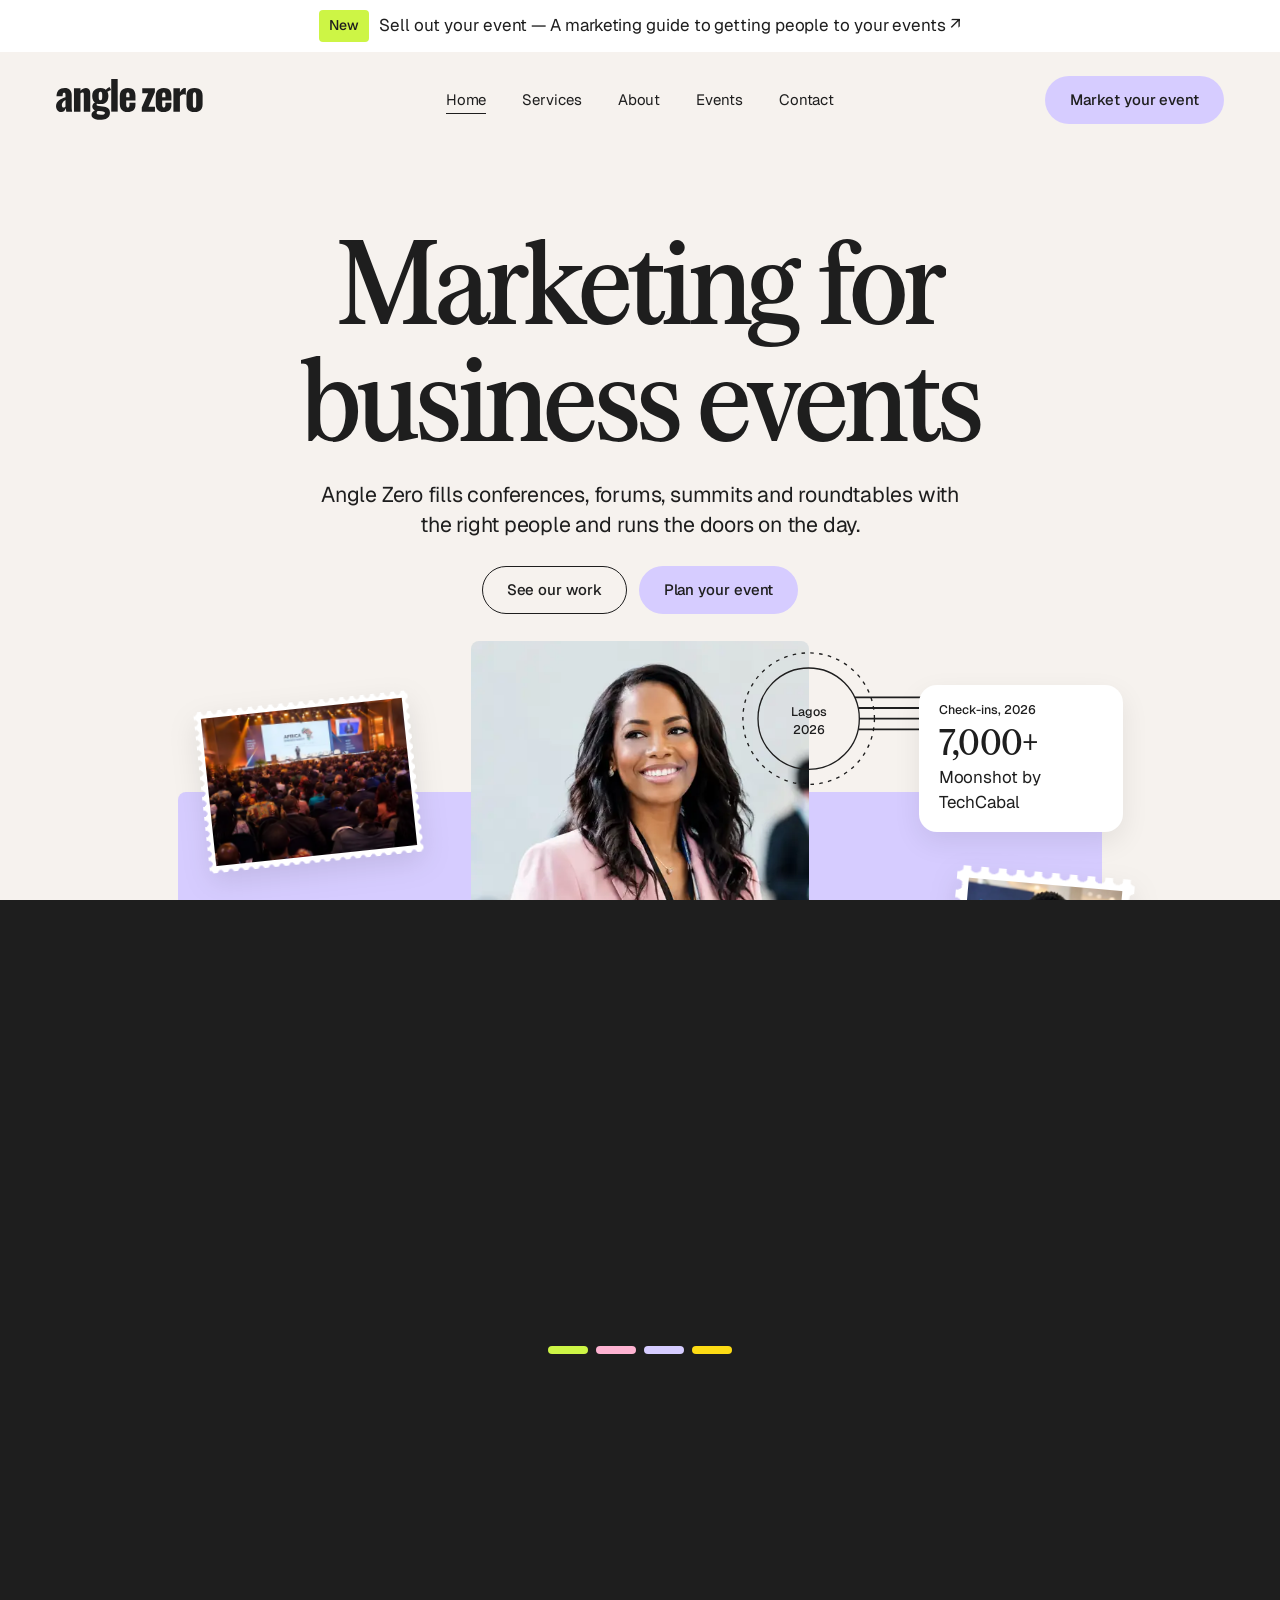
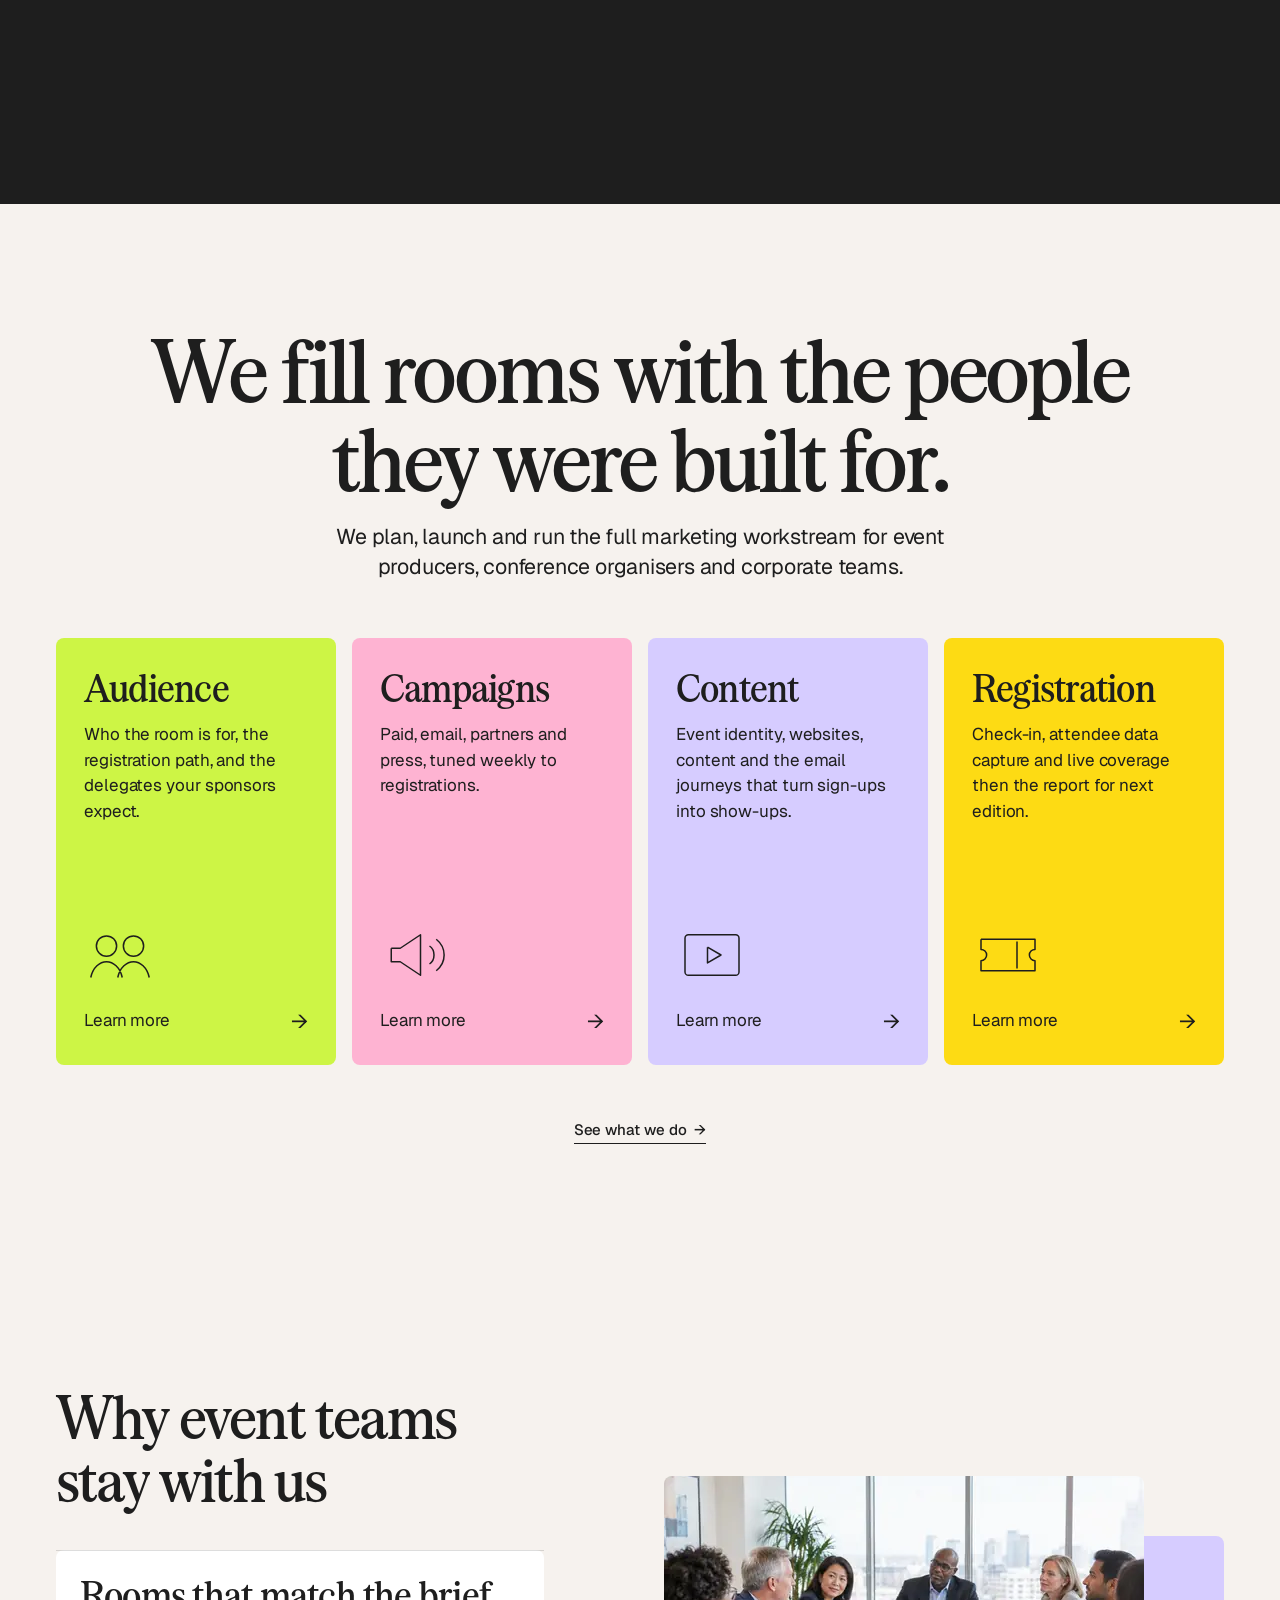
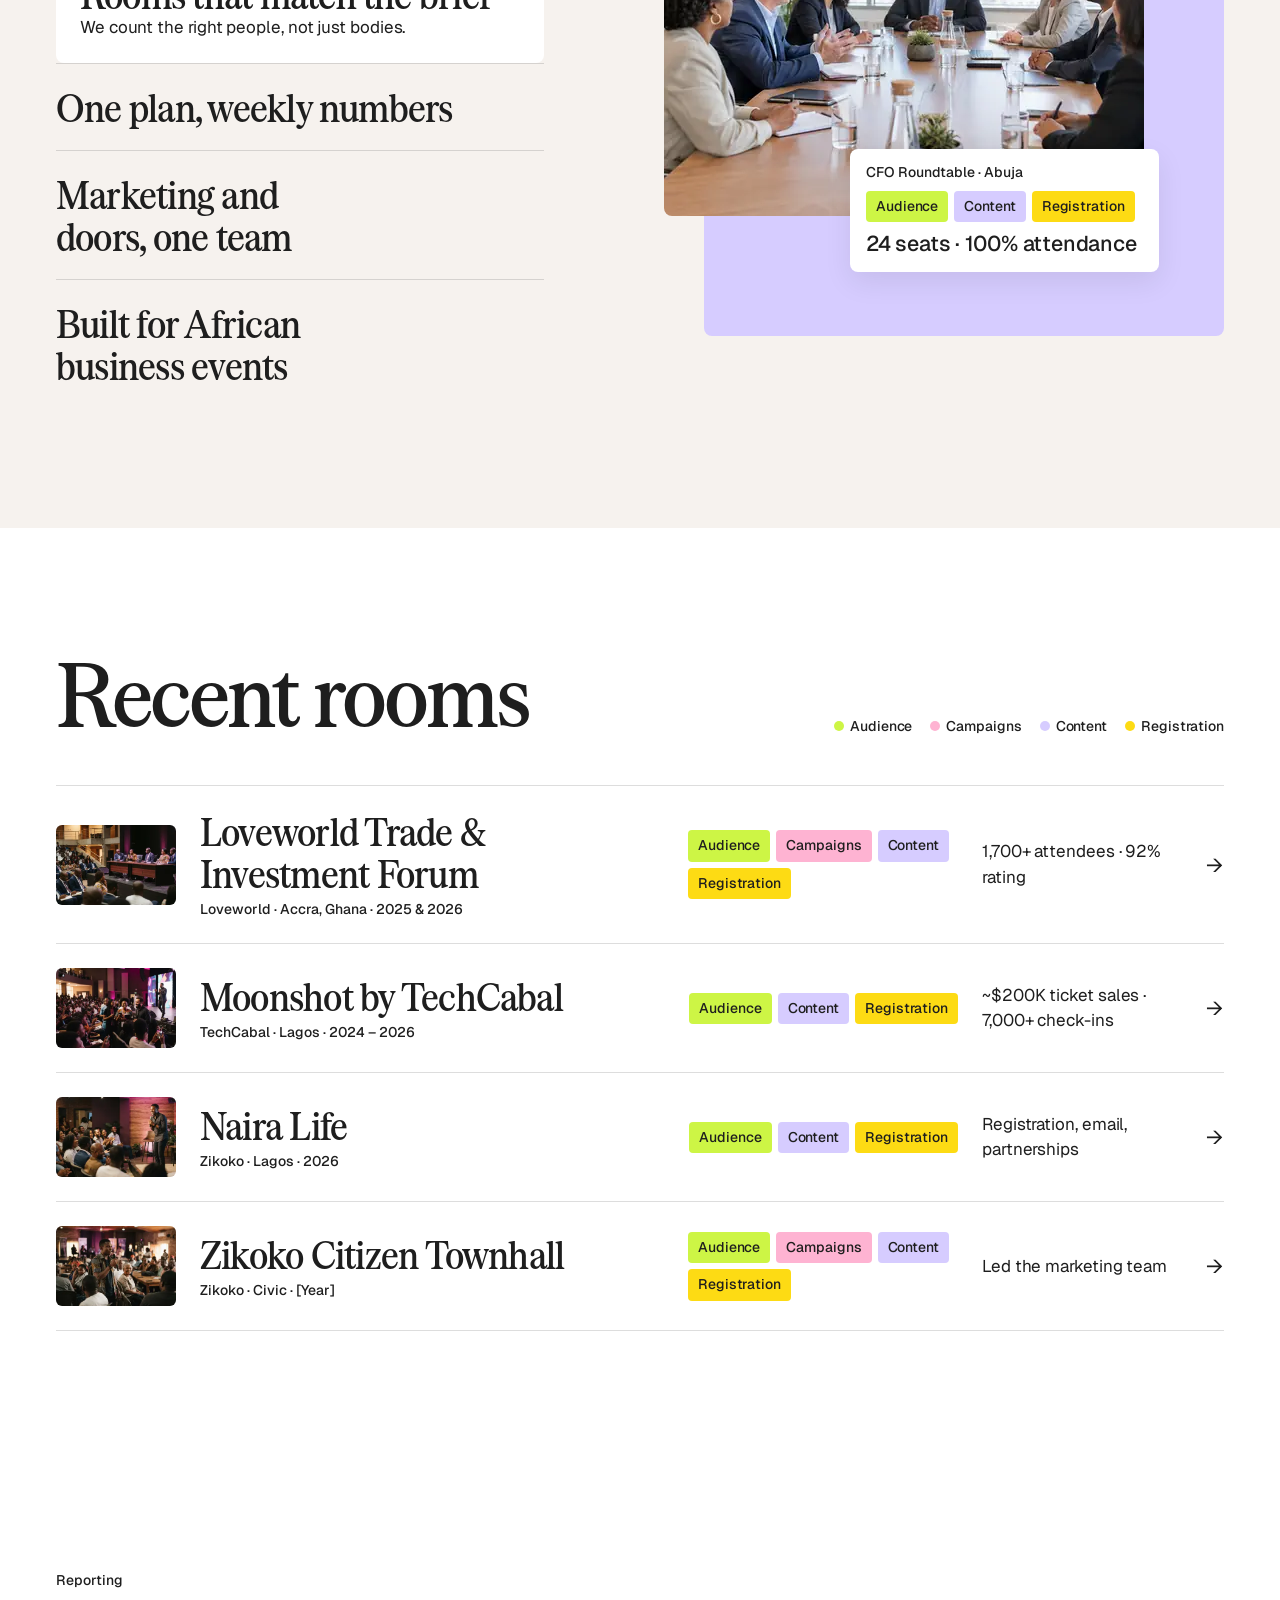
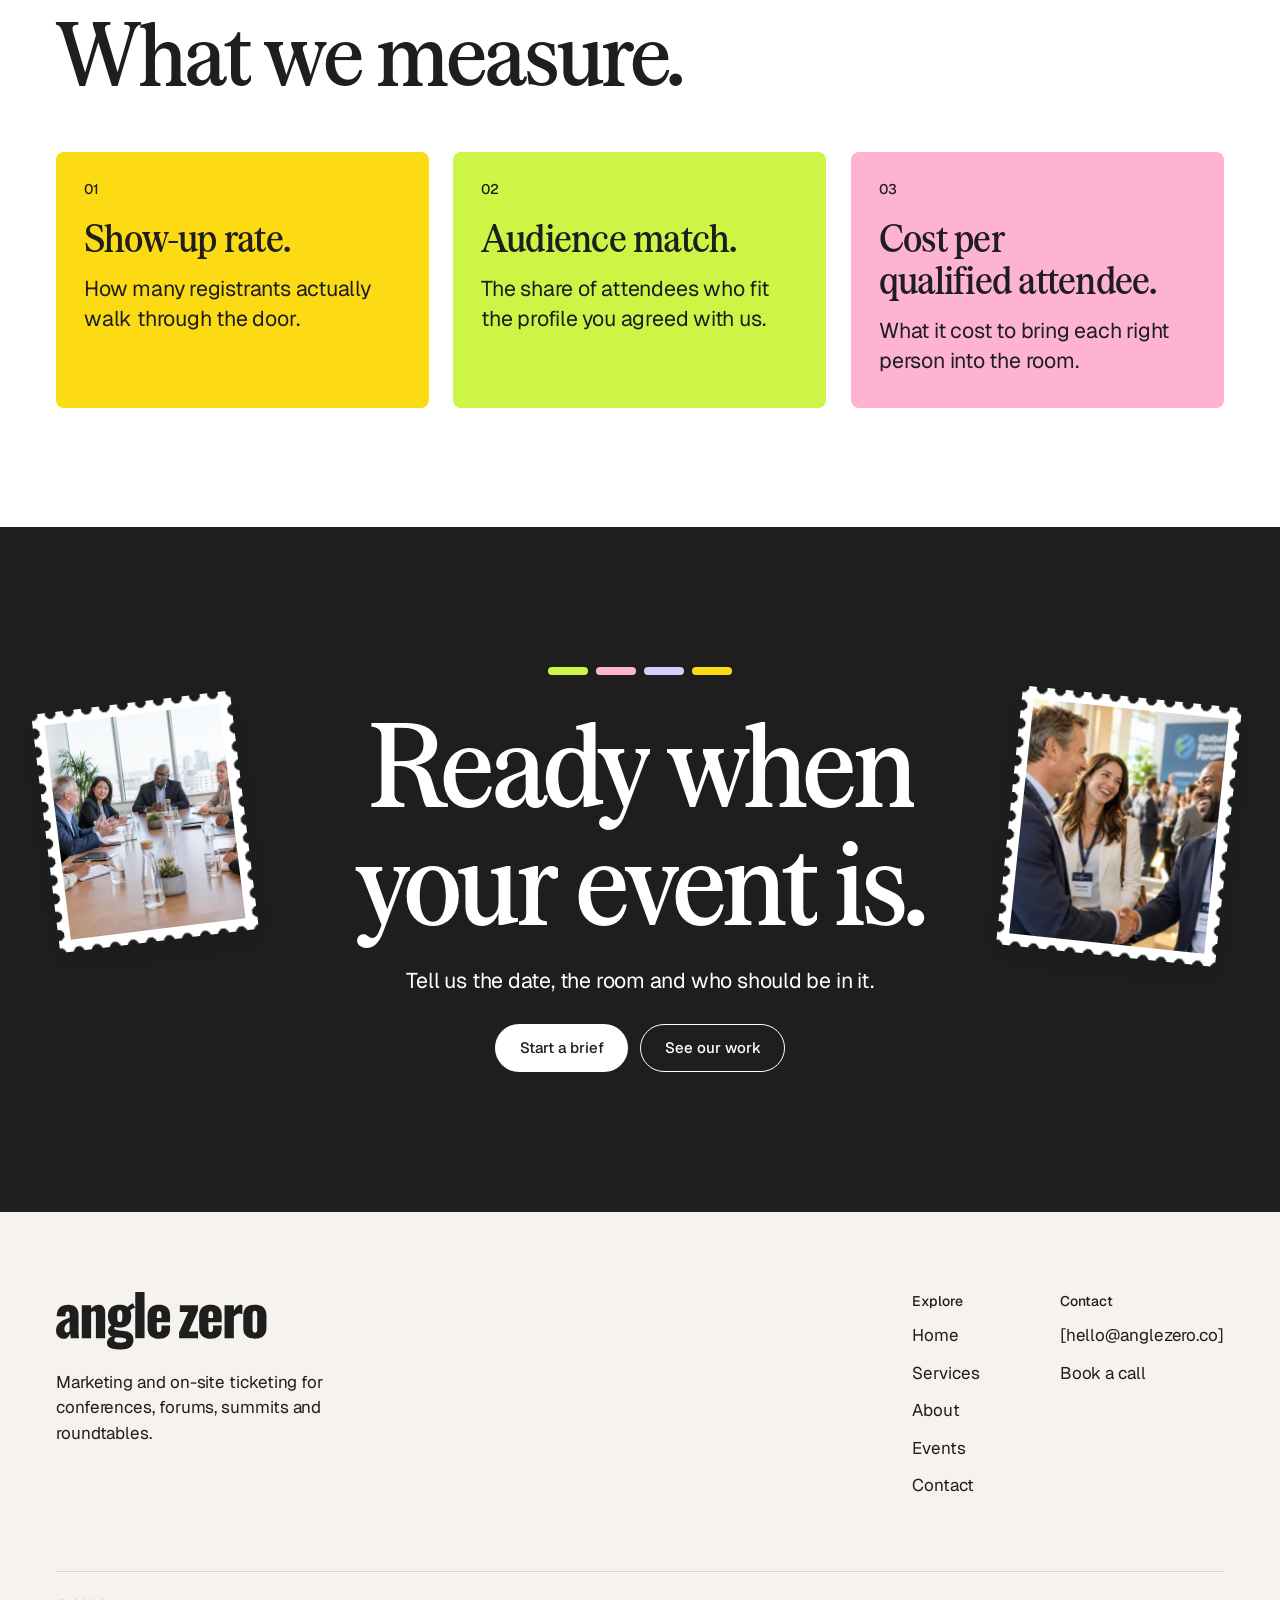
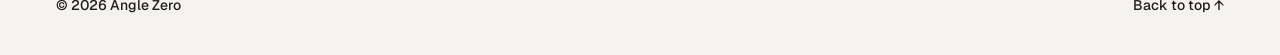
==== site/index.html @ 4b0f8e72 "Add motion and interaction across the site, and responsive images - Motion engine in main.js: word-b" ====
<!doctype html>
<html lang="en">
<head>
  <meta charset="utf-8" />
  <meta name="viewport" content="width=device-width, initial-scale=1" />
  <title>Angle Zero · Marketing for business events</title>
  <meta name="description" content="Angle Zero fills conferences, forums, summits and roundtables in West Africa with the right people and runs the doors on the day." />
  <meta name="theme-color" content="#F6F2EE" />
  <meta property="og:title" content="Angle Zero · Marketing for business events" />
  <meta property="og:description" content="Angle Zero fills conferences, forums, summits and roundtables in West Africa with the right people and runs the doors on the day." />
  <meta property="og:image" content="assets/img/r/loveworld-1200.jpg" />
  <link rel="icon" href="assets/brand/mark.svg" type="image/svg+xml" />
  <link rel="preconnect" href="https://fonts.googleapis.com" />
  <link rel="preconnect" href="https://fonts.gstatic.com" crossorigin />
  <link href="https://fonts.googleapis.com/css2?family=Geist:wght@400;500&display=swap" rel="stylesheet" />
  <link rel="preload" href="assets/fonts/serrif-condensed-medium.woff2" as="font" type="font/woff2" crossorigin />
  <link rel="stylesheet" href="styles.css?v=13" />
  <script>document.documentElement.classList.add("js")</script>
</head>
<body>
  <a class="skip-link" href="#main">Skip to content</a>

  <div class="announce">
    <span class="tag tag--audience">New</span>
    <a href="contact.html">Sell out your event — A marketing guide to getting people to your events <span aria-hidden="true">↗</span></a>
  </div>

  <header class="nav" data-nav>
    <div class="nav__inner">
      <a class="nav__logo" href="index.html"><img src="assets/brand/wordmark.svg" alt="Angle Zero home" width="147" height="40" /></a>
      <nav aria-label="Main"><ul class="nav__links"><li><a href="index.html" aria-current="page">Home</a></li><li><a href="services.html">Services</a></li><li><a href="about.html">About</a></li><li><a href="events.html">Events</a></li><li><a href="contact.html">Contact</a></li></ul></nav>
      <a class="btn btn--primary nav__cta" href="contact.html">Market your event</a>
      <button class="nav__toggle" type="button" aria-label="Open menu" aria-expanded="false" aria-controls="menu" data-menu-toggle><span></span><span></span></button>
    </div>
  </header>
  <div class="menu" id="menu" data-menu inert>
    <nav class="menu__links" aria-label="Mobile"><a href="index.html" aria-current="page">Home</a><a href="services.html">Services</a><a href="about.html">About</a><a href="events.html">Events</a><a href="contact.html">Contact</a></nav>
    <a class="btn btn--primary" href="contact.html">Market your event</a>
  </div>

  <main id="main">

    <section class="home-hero wrap" aria-labelledby="hero-title">
      <h1 class="t-display-xl" id="hero-title">Marketing for<br class="br-d" /> business events</h1>
      <p class="t-body-l">Angle Zero fills conferences, forums, summits and roundtables with the right people and runs the doors on the day.</p>
      <div class="btn-row btn-row--center">
        <a class="btn btn--secondary" href="events.html">See our work</a>
        <a class="btn btn--primary" href="contact.html">Plan your event</a>
      </div>
    </section>
    <div class="comp home-visual" data-comp>
      <div class="comp__stage">
        <div class="hv-block" data-pop></div>
        <div class="hv-woman photo" data-pop data-parallax="-0.04"><picture><source type="image/webp" srcset="assets/img/r/ai-woman-480.webp 480w, assets/img/r/ai-woman-800.webp 800w, assets/img/r/ai-woman-1024.webp 1024w" sizes="(max-width: 720px) 50vw, min(27vw, 380px)" /><img src="assets/img/r/ai-woman-1024.jpg" alt="Delegate smiling at a business forum, wearing a lanyard" width="380" height="470" decoding="async" /></picture></div>
        <div class="hv-hall stamp-shadow" data-pop data-parallax="0.06"><div class="stamp stamp--fine"><picture><source type="image/webp" srcset="assets/img/r/ai-hall-480.webp 480w, assets/img/r/ai-hall-800.webp 800w, assets/img/r/ai-hall-1200.webp 1200w, assets/img/r/ai-hall-1536.webp 1536w" sizes="min(17vw, 242px)" /><img src="assets/img/r/ai-hall-1200.jpg" alt="Packed conference hall facing the stage" width="229" height="169" loading="lazy" decoding="async" /></picture></div></div>
        <div class="hv-man stamp-shadow" data-pop data-parallax="0.08"><div class="stamp"><picture><source type="image/webp" srcset="assets/img/r/ai-man-480.webp 480w, assets/img/r/ai-man-800.webp 800w, assets/img/r/ai-man-1024.webp 1024w" sizes="(max-width: 720px) 25vw, min(14vw, 200px)" /><img src="assets/img/r/ai-man-1024.jpg" alt="Attendee holding up his event badge" width="176" height="226" decoding="async" /></picture></div></div>
        <div class="hv-postmark" data-pop><svg class="postmark" viewBox="0 0 330 150" fill="none" aria-hidden="true">
            <line x1="127" y1="51" x2="327" y2="51" stroke="#1E1E1E" stroke-width="2"/><line x1="131" y1="63" x2="331" y2="63" stroke="#1E1E1E" stroke-width="2"/>
            <line x1="132" y1="75" x2="332" y2="75" stroke="#1E1E1E" stroke-width="2"/><line x1="131" y1="87" x2="331" y2="87" stroke="#1E1E1E" stroke-width="2"/>
            <circle cx="75" cy="75" r="74" stroke="#1E1E1E" stroke-width="1.5" fill="#F6F2EE" fill-opacity="0"/>
            <circle cx="75" cy="75" r="57" stroke="#1E1E1E" stroke-width="1.5"/>
            <text x="75" y="72" text-anchor="middle" fill="#1E1E1E">Lagos</text><text x="75" y="92" text-anchor="middle" fill="#1E1E1E">2026</text>
          </svg></div>
        <div class="hv-proof-a proof proof--cream" data-pop><p class="t-caption">Attendees</p><p class="proof__figure" data-count="1700" data-suffix="+">1,700+</p><p class="t-body">Loveworld Trade &amp; Investment Forum</p></div>
        <div class="hv-pill pill-lime" data-pop>Forum · 92% sell-through</div>
        <div class="hv-proof-b proof" data-pop><p class="t-caption">Check-ins, 2026</p><p class="proof__figure" data-count="7000" data-suffix="+">7,000+</p><p class="t-body">Moonshot by TechCabal</p></div>
      </div>
    </div>

    <section class="brands bg-white" aria-labelledby="brands-title">
      <h2 class="t-heading" id="brands-title">Brands we’ve worked with</h2>
      <ul>
        <li>Loveworld</li><li>Element 8</li><li>TuneUp Productions</li><li>TechCabal</li><li>Zikoko</li><li>Pulse Ghana</li><li>Arise TV</li><li>Punch</li><li>BusinessDay</li>
      </ul>
    </section>

    <section class="section bg-ink on-dark" aria-label="Angle Zero in numbers">
      <div class="wrap numbers">
        <div class="numbers__grid">
          <div class="numbers__item"><p class="t-display-l" data-count="23" data-suffix="k+">23k+</p><p>Confirmed <span class="nowrap">check-ins</span></p></div>
          <div class="numbers__item"><p class="t-display-l" data-count="11" data-suffix="+">11+</p><p>Business events in three years</p></div>
          <div class="numbers__item"><p class="t-display-l" data-count="300" data-prefix="$" data-suffix="K+">$300K+</p><p>Ticket revenue</p></div>
          <div class="numbers__item"><p class="t-display-l" data-count="4">4</p><p>cities</p></div>
        </div>
        <p class="t-body-s numbers__note">Cumulative figures from campaigns led or delivered in a major capacity by Angle Zero’s principal between [2023] and 2026, including in-house roles.</p>
      </div>
    </section>

    <section class="section" aria-labelledby="what-title">
      <div class="wrap">
        <div class="sec-head sec-head--center">
          <h2 class="t-display-l" id="what-title" style="max-width:1100px">We fill rooms with the people<br class="br-d" /> they were built for.</h2>
          <p class="t-body-l measure">We plan, launch and run the full marketing workstream for event producers, conference organisers and corporate teams.</p>
        </div>
        <ul class="tiles">
          <li><a class="tile bg-lime" href="services.html#core"><h3 class="t-heading">Audience</h3><p>Who the room is for, the registration path, and the delegates your sponsors expect.</p><svg viewBox="0 0 72 72" fill="none" stroke="#1E1E1E" stroke-width="1.5" aria-hidden="true"><path d="M22.5 37.125C28.0919 37.125 32.625 32.5919 32.625 27C32.625 21.4081 28.0919 16.875 22.5 16.875C16.9081 16.875 12.375 21.4081 12.375 27C12.375 32.5919 16.9081 37.125 22.5 37.125Z"/><path d="M49.5 37.125C55.0919 37.125 59.625 32.5919 59.625 27C59.625 21.4081 55.0919 16.875 49.5 16.875C43.9081 16.875 39.375 21.4081 39.375 27C39.375 32.5919 43.9081 37.125 49.5 37.125Z"/><path d="M6.75 58.5C9 48.375 15.75 42.75 22.5 42.75C29.25 42.75 36 48.375 38.25 58.5M33.75 58.5C36 48.375 42.75 42.75 49.5 42.75C56.25 42.75 63 48.375 65.25 58.5"/></svg><span class="tile__more">Learn more <span aria-hidden="true">→</span></span></a></li>
          <li><a class="tile bg-pink" href="services.html#supporting"><h3 class="t-heading">Campaigns</h3><p>Paid, email, partners and press, tuned weekly to registrations.</p><svg viewBox="0 0 72 72" fill="none" stroke="#1E1E1E" stroke-width="1.5" aria-hidden="true"><path d="M11.25 29.25V42.75H20.25L40.5 56.25V15.75L20.25 29.25H11.25Z" stroke-linejoin="round"/><path d="M49.5 27C52.875 29.25 54 32.625 54 36C54 39.375 52.875 42.75 49.5 45M56.25 20.25C61.875 24.75 64.125 30.375 64.125 36C64.125 41.625 61.875 47.25 56.25 51.75"/></svg><span class="tile__more">Learn more <span aria-hidden="true">→</span></span></a></li>
          <li><a class="tile bg-lilac" href="services.html#supporting"><h3 class="t-heading">Content</h3><p>Event identity, websites, content and the email journeys that turn sign-ups into show-ups.</p><svg viewBox="0 0 72 72" fill="none" stroke="#1E1E1E" stroke-width="1.5" aria-hidden="true"><path d="M59.625 15.75H12.375C10.511 15.75 9 17.261 9 19.125V52.875C9 54.739 10.511 56.25 12.375 56.25H59.625C61.489 56.25 63 54.739 63 52.875V19.125C63 17.261 61.489 15.75 59.625 15.75Z"/><path d="M31.5 28.125V43.875L45 36L31.5 28.125Z" stroke-linejoin="round"/></svg><span class="tile__more">Learn more <span aria-hidden="true">→</span></span></a></li>
          <li><a class="tile bg-sun" href="services.html#supporting"><h3 class="t-heading">Registration</h3><p>Check-in, attendee data capture and live coverage then the report for next edition.</p><svg viewBox="0 0 72 72" fill="none" stroke="#1E1E1E" stroke-width="1.5" aria-hidden="true"><path d="M9 20.25H63V30.375C61.5082 30.375 60.0774 30.9676 59.0225 32.0225C57.9676 33.0774 57.375 34.5082 57.375 36C57.375 37.4918 57.9676 38.9226 59.0225 39.9775C60.0774 41.0324 61.5082 41.625 63 41.625V51.75H9V41.625C10.4918 41.625 11.9226 41.0324 12.9775 39.9775C14.0324 38.9226 14.625 37.4918 14.625 36C14.625 34.5082 14.0324 33.0774 12.9775 32.0225C11.9226 30.9676 10.4918 30.375 9 30.375V20.25Z" stroke-linejoin="round"/><path d="M45 22.5V49.5" stroke-dasharray="3 3"/></svg><span class="tile__more">Learn more <span aria-hidden="true">→</span></span></a></li>
        </ul>
        <div class="center"><a class="link" href="services.html">See what we do <span aria-hidden="true">→</span></a></div>
      </div>
    </section>

    <section class="section" aria-labelledby="why-title">
      <div class="wrap why">
        <div>
          <h2 class="t-display-m" id="why-title">Why event teams<br />stay with us</h2>
          <ul class="why__list">
            <li><h3 class="t-heading">Rooms that match the brief</h3><p>We count the right people, not just bodies.</p></li>
            <li><h3 class="t-heading">One plan, weekly numbers</h3></li>
            <li><h3 class="t-heading">Marketing and doors, one team</h3></li>
            <li><h3 class="t-heading">Built for African business events</h3></li>
          </ul>
        </div>
        <div class="comp why-visual" data-comp>
          <div class="comp__stage">
            <div class="wv-block" data-pop></div>
            <div class="wv-photo photo" data-pop><picture><source type="image/webp" srcset="assets/img/r/ai-round-480.webp 480w, assets/img/r/ai-round-800.webp 800w, assets/img/r/ai-round-1200.webp 1200w, assets/img/r/ai-round-1280.webp 1280w" sizes="(max-width: 720px) 85vw, 480px" /><img src="assets/img/r/ai-round-1200.jpg" alt="Executives in a roundtable discussion" width="480" height="340" loading="lazy" decoding="async" /></picture></div>
            <div class="wv-note note" data-pop><p class="t-caption">CFO Roundtable · Abuja</p><ul class="tags" aria-label="Our scope"><li class="tag tag--audience">Audience</li><li class="tag tag--content">Content</li><li class="tag tag--registration">Registration</li></ul><p class="t-title">24 seats · 100% attendance</p></div>
          </div>
        </div>
      </div>
    </section>

    <section class="section bg-white" aria-labelledby="rooms-title">
      <div class="wrap">
        <div class="sec-head" style="margin-bottom:48px">
          <h2 class="t-display-l" id="rooms-title">Recent rooms</h2>
          <ul class="legend" aria-label="Service colours">
            <li style="--dot:var(--lime)">Audience</li><li style="--dot:var(--pink)">Campaigns</li><li style="--dot:var(--lilac)">Content</li><li style="--dot:var(--sun)">Registration</li>
          </ul>
        </div>
        <ul class="rooms">
          <li><a class="room" href="case-study-loveworld.html">
            <div class="room__photo"><picture><source type="image/webp" srcset="assets/img/r/loveworld-480.webp 480w, assets/img/r/loveworld-800.webp 800w, assets/img/r/loveworld-1200.webp 1200w, assets/img/r/loveworld-1800.webp 1800w" sizes="(max-width: 720px) 88px, 120px" /><img src="assets/img/r/loveworld-1200.jpg" alt="" width="120" height="80" loading="lazy" decoding="async" /></picture></div>
            <div class="room__name"><h3 class="t-heading">Loveworld Trade &amp; Investment Forum</h3><p class="t-caption">Loveworld · Accra, Ghana · 2025 &amp; 2026</p></div>
            <ul class="tags room__tags" aria-label="Our scope"><li class="tag tag--audience">Audience</li><li class="tag tag--campaigns">Campaigns</li><li class="tag tag--content">Content</li><li class="tag tag--registration">Registration</li></ul>
            <p class="room__result">1,700+ attendees · 92% rating</p>
            <span class="room__arrow" aria-hidden="true">→</span>
          </a></li><li><a class="room" href="events.html#moonshot">
            <div class="room__photo"><picture><source type="image/webp" srcset="assets/img/r/moonshot-480.webp 480w, assets/img/r/moonshot-800.webp 800w, assets/img/r/moonshot-1200.webp 1200w, assets/img/r/moonshot-1800.webp 1800w" sizes="(max-width: 720px) 88px, 120px" /><img src="assets/img/r/moonshot-1200.jpg" alt="" width="120" height="80" loading="lazy" decoding="async" /></picture></div>
            <div class="room__name"><h3 class="t-heading">Moonshot by TechCabal</h3><p class="t-caption">TechCabal · Lagos · 2024 – 2026</p></div>
            <ul class="tags room__tags" aria-label="Our scope"><li class="tag tag--audience">Audience</li><li class="tag tag--content">Content</li><li class="tag tag--registration">Registration</li></ul>
            <p class="room__result">~$200K ticket sales · 7,000+ check-ins</p>
            <span class="room__arrow" aria-hidden="true">→</span>
          </a></li><li><a class="room" href="events.html#naira-life">
            <div class="room__photo"><picture><source type="image/webp" srcset="assets/img/r/naira-life-480.webp 480w, assets/img/r/naira-life-800.webp 800w, assets/img/r/naira-life-1200.webp 1200w, assets/img/r/naira-life-1800.webp 1800w" sizes="(max-width: 720px) 88px, 120px" /><img src="assets/img/r/naira-life-1200.jpg" alt="" width="120" height="80" loading="lazy" decoding="async" /></picture></div>
            <div class="room__name"><h3 class="t-heading">Naira Life</h3><p class="t-caption">Zikoko · Lagos · 2026</p></div>
            <ul class="tags room__tags" aria-label="Our scope"><li class="tag tag--audience">Audience</li><li class="tag tag--content">Content</li><li class="tag tag--registration">Registration</li></ul>
            <p class="room__result">Registration, email, partnerships</p>
            <span class="room__arrow" aria-hidden="true">→</span>
          </a></li><li><a class="room" href="events.html#townhall">
            <div class="room__photo"><picture><source type="image/webp" srcset="assets/img/r/townhall-480.webp 480w, assets/img/r/townhall-800.webp 800w, assets/img/r/townhall-1200.webp 1200w, assets/img/r/townhall-1800.webp 1800w" sizes="(max-width: 720px) 88px, 120px" /><img src="assets/img/r/townhall-1200.jpg" alt="" width="120" height="80" loading="lazy" decoding="async" /></picture></div>
            <div class="room__name"><h3 class="t-heading">Zikoko Citizen Townhall</h3><p class="t-caption">Zikoko · Civic · [Year]</p></div>
            <ul class="tags room__tags" aria-label="Our scope"><li class="tag tag--audience">Audience</li><li class="tag tag--campaigns">Campaigns</li><li class="tag tag--content">Content</li><li class="tag tag--registration">Registration</li></ul>
            <p class="room__result">Led the marketing team</p>
            <span class="room__arrow" aria-hidden="true">→</span>
          </a></li>
        </ul>
      </div>
    </section>

    <section class="section bg-white" aria-labelledby="measure-title">
      <div class="wrap">
        <div class="sec-head"><div class="sec-head__title"><p class="t-caption">Reporting</p><h2 class="t-display-l" id="measure-title">What we measure.</h2></div></div>
        <ol class="cards-3">
          <li class="ccard bg-sun"><p class="t-caption">01</p><h3 class="t-heading">Show-up rate.</h3><p class="t-body-l">How many registrants actually walk through the door.</p></li>
          <li class="ccard bg-lime"><p class="t-caption">02</p><h3 class="t-heading">Audience match.</h3><p class="t-body-l">The share of attendees who fit the profile you agreed with us.</p></li>
          <li class="ccard bg-pink"><p class="t-caption">03</p><h3 class="t-heading">Cost per qualified attendee.</h3><p class="t-body-l">What it cost to bring each right person into the room.</p></li>
        </ol>
      </div>
    </section>

    <section class="cta bg-ink on-dark" aria-labelledby="cta-title">
      <div class="cta__stamp cta__stamp--a stamp-shadow" aria-hidden="true"><div class="stamp"><picture><source type="image/webp" srcset="assets/img/r/ai-round-480.webp 480w, assets/img/r/ai-round-800.webp 800w, assets/img/r/ai-round-1200.webp 1200w, assets/img/r/ai-round-1280.webp 1280w" sizes="220px" /><img src="assets/img/r/ai-round-1200.jpg" alt="" loading="lazy" decoding="async" /></picture></div></div>
      <div class="cta__stamp cta__stamp--b stamp-shadow" aria-hidden="true"><div class="stamp"><picture><source type="image/webp" srcset="assets/img/r/ai-net-480.webp 480w, assets/img/r/ai-net-800.webp 800w, assets/img/r/ai-net-1024.webp 1024w" sizes="220px" /><img src="assets/img/r/ai-net-1024.jpg" alt="" loading="lazy" decoding="async" /></picture></div></div>
      <div class="wrap cta__inner">
        <div class="cta__bars" aria-hidden="true"><span class="bg-lime"></span><span class="bg-pink"></span><span class="bg-lilac"></span><span class="bg-sun"></span></div>
        <h2 class="t-display-xl" id="cta-title">Ready when<br class="br-d" /> your event is.</h2>
        <p class="t-body-l">Tell us the date, the room and who should be in it.</p>
        <div class="btn-row btn-row--center">
          <a class="btn btn--light" href="contact.html">Start a brief</a>
          <a class="btn btn--secondary" href="events.html">See our work</a>
        </div>
      </div>
    </section>
  </main>

  <footer class="footer">
    <div class="footer__top">
      <div class="footer__brand">
        <img src="assets/brand/wordmark.svg" alt="Angle Zero" width="211" height="58" loading="lazy" />
        <p>Marketing and on-site ticketing for conferences, forums, summits and roundtables.</p>
      </div>
      <div class="footer__cols">
        <nav class="footer__col" aria-label="Footer">
          <p class="t-caption">Explore</p>
          <a href="index.html">Home</a><a href="services.html">Services</a><a href="about.html">About</a><a href="events.html">Events</a><a href="contact.html">Contact</a>
        </nav>
        <div class="footer__col">
          <p class="t-caption">Contact</p>
          <a href="mailto:hello@anglezero.co">[hello@anglezero.co]</a>
          <a href="mailto:hello@anglezero.co?subject=Book%20a%20call">Book a call</a>
        </div>
      </div>
    </div>
    <div class="footer__bottom t-caption">
      <p>© 2026 Angle Zero</p>
      <a href="#main" data-top>Back to top <span aria-hidden="true">↑</span></a>
    </div>
  </footer>

  <script src="main.js?v=7" defer></script>
</body>
</html>
---- site/styles.css ----
/* ==========================================================================
   Angle Zero: site styles
   Built from the Figma file "website new direction" (Merge C, clean method).
   Tokens mirror the AZ/* styles and the "AZ / Web" variables in Figma.
   ========================================================================== */

/* Serrif Condensed Medium is the display face. These files are converted
   from the TRIAL desktop fonts; swap in the licensed web files later. */
@font-face {
  font-family: "Serrif Condensed"; font-weight: 500; font-style: normal; font-display: swap;
  src: url("assets/fonts/serrif-condensed-medium.woff2") format("woff2");
}
@font-face {
  font-family: "Serrif Condensed"; font-weight: 500; font-style: italic; font-display: swap;
  src: url("assets/fonts/serrif-condensed-medium-italic.woff2") format("woff2");
}

:root {
  /* Colour: AZ/Color/* */
  --ink: #1e1e1e;
  --bone: #f6f2ee;
  --white: #ffffff;
  --stone: #b8b8b8;
  --lilac: #d6ccff;
  --lime: #cdf545;
  --pink: #feb3d2;
  --sun: #fddb14;
  --cream: #fefbb7;
  --line: rgba(30, 30, 30, 0.15);
  --line-strong: var(--ink);
  --line-dark: rgba(246, 242, 238, 0.25);

  /* Service colour code */
  --audience: var(--lime);
  --campaigns: var(--pink);
  --content: var(--lilac);
  --registration: var(--sun);

  /* Type */
  --serif-weight: 500; /* Serrif Condensed Medium */
  --serif: "Serrif Condensed", Georgia, serif;
  --sans: "Geist", ui-sans-serif, system-ui, -apple-system, "Segoe UI", sans-serif;

  --display-xl: clamp(56px, 30.65px + 6.761vw, 128px);      /* 128 */
  --display-l: clamp(48px, 31.10px + 4.507vw, 96px);         /* 96 */
  --display-m: clamp(40px, 31.55px + 2.254vw, 64px);       /* 64 */
  --heading: clamp(28px, 23.77px + 1.127vw, 40px);    /* 40 */
  --body-l: clamp(18px, 16.59px + 0.376vw, 22px);  /* 22 */
  --title: clamp(18px, 16.59px + 0.376vw, 22px);   /* 22 */
  --body: 1.0625rem;                                      /* 17 */
  --body-s: 0.875rem;                                     /* 14 */
  --caption: 0.875rem;                                    /* 14 */
  --ui: 0.9375rem;                                        /* 15 */

  /* Space: AZ / Web variables */
  --gutter: 56px;
  --section: 120px;
  --strip: 64px;
  --cta: 140px;
  --max: 1440px;
  --radius: 8px;
  --radius-s: 4px;
  --pill: 999px;
  --shadow-card: 0 10px 28px rgba(0, 0, 0, 0.08);

  --ease: cubic-bezier(0.2, 0.7, 0.2, 1);
  --ease-out: cubic-bezier(0.16, 1, 0.3, 1);
  --ease-in-out: cubic-bezier(0.65, 0, 0.35, 1);
}

@media (max-width: 1100px) {
  :root { --gutter: 40px; --section: 96px; --cta: 112px; }
}
@media (max-width: 720px) {
  :root { --gutter: 20px; --section: 72px; --strip: 48px; --cta: 88px; }
}

/* ---------- Base ---------- */
*, *::before, *::after { box-sizing: border-box; }
html { -webkit-text-size-adjust: 100%; scroll-behavior: smooth; }
@media (prefers-reduced-motion: reduce) { html { scroll-behavior: auto; } }
body {
  margin: 0;
  background: var(--bone);
  color: var(--ink);
  font-family: var(--sans);
  font-size: var(--body);
  line-height: 1.5;
  letter-spacing: -0.005em;
  -webkit-font-smoothing: antialiased;
  text-rendering: optimizeLegibility;
}
img, svg, video { display: block; max-width: 100%; }
picture { display: contents; }
img { height: auto; }
a { color: inherit; text-decoration: none; }
button, input, textarea, select { font: inherit; color: inherit; }
h1, h2, h3, h4, p, ul, ol, figure, blockquote, fieldset, dl, dd { margin: 0; }
ul, ol { padding: 0; list-style: none; }
fieldset { border: 0; padding: 0; min-width: 0; }
:focus-visible { outline: 2px solid var(--ink); outline-offset: 3px; border-radius: 4px; }
.on-dark :focus-visible { outline-color: var(--bone); }
::selection { background: var(--lilac); }

.skip-link {
  position: absolute; left: 16px; top: -60px; z-index: 100;
  background: var(--ink); color: var(--white); padding: 10px 16px; border-radius: var(--pill);
}
.skip-link:focus { top: 16px; }
.visually-hidden {
  position: absolute !important; width: 1px; height: 1px; overflow: hidden;
  clip: rect(0 0 0 0); clip-path: inset(50%); white-space: nowrap;
}

/* ---------- Type: AZ/* text styles ---------- */
.t-display-xl, .t-display-l, .t-display-m, .t-heading {
  font-family: var(--serif); font-weight: var(--serif-weight); text-wrap: balance;
}
.t-display-xl { font-size: var(--display-xl); line-height: 1; letter-spacing: -0.04em; }
.t-display-l  { font-size: var(--display-l);  line-height: 1; letter-spacing: -0.035em; }
.t-display-m  { font-size: var(--display-m);  line-height: 1.05; letter-spacing: -0.03em; }
.t-heading    { font-size: var(--heading);    line-height: 1.1; letter-spacing: -0.02em; }
.t-body-l     { font-size: var(--body-l); line-height: 1.4; letter-spacing: -0.01em; }
.t-body       { font-size: var(--body); line-height: 1.5; letter-spacing: -0.005em; }
.t-body-s     { font-size: var(--body-s); line-height: 1.5; letter-spacing: -0.003em; }
.t-caption    { font-size: var(--caption); line-height: 1.4; font-weight: 500; letter-spacing: 0; }
.t-title      { font-size: var(--title); line-height: 1.3; font-weight: 500; letter-spacing: -0.01em; }
.t-center { text-align: center; }
.br-d { display: none; }
@media (min-width: 900px) { .br-d { display: inline; } }
.t-stone { color: var(--stone); }
.measure-s { max-width: 440px; }
.measure { max-width: 640px; }
.measure-l { max-width: 820px; }

/* ---------- Layout ---------- */
.wrap { width: 100%; max-width: var(--max); margin-inline: auto; padding-inline: var(--gutter); }
.section { padding-block: var(--section); }
.section--flush-top { padding-top: 0; }
.bg-white { background: var(--white); }
.bg-ink { background: var(--ink); color: var(--white); }
.stack > * + * { margin-top: var(--gap, 16px); }

.sec-head {
  display: flex; flex-wrap: wrap; justify-content: space-between; align-items: flex-end;
  gap: 24px 40px; margin-bottom: 56px;
}
.sec-head__title { display: grid; gap: 16px; max-width: 1150px; }
.sec-head--center { flex-direction: column; align-items: center; text-align: center; gap: 20px; }

/* ---------- Buttons: AZ/Button/* ---------- */
.btn {
  display: inline-flex; align-items: center; justify-content: center; gap: 8px;
  min-height: 48px; padding: 14px 24px; border-radius: var(--pill);
  font-size: var(--ui); font-weight: 500; line-height: 1.2; white-space: nowrap;
  border: 1px solid transparent; cursor: pointer;
  transition: background-color .2s var(--ease), color .2s var(--ease), border-color .2s var(--ease), transform .2s var(--ease);
}
.btn:active { transform: translateY(1px); }
.btn--primary { background: var(--lilac); color: var(--ink); }
.btn--primary:hover { background: #c7baff; }
.btn--secondary { background: transparent; color: var(--ink); border-color: var(--ink); }
.btn--secondary:hover { background: var(--ink); color: var(--white); }
.btn--light { background: var(--white); color: var(--ink); }
.btn--light:hover { background: var(--lilac); }
.btn--dark { background: var(--ink); color: var(--white); }
.btn--dark:hover { background: #3a3a3a; }
.on-dark .btn--secondary { color: var(--white); border-color: var(--white); }
.on-dark .btn--secondary:hover { background: var(--white); color: var(--ink); }
.btn-row { display: flex; flex-wrap: wrap; gap: 12px; }
.btn-row--center { justify-content: center; }

/* AZ/Link */
.link {
  display: inline-flex; align-items: center; gap: 8px; padding-bottom: 4px;
  border-bottom: 1px solid currentColor; font-size: var(--ui); font-weight: 500; line-height: 1.2;
}
.link span[aria-hidden] { transition: transform .2s var(--ease); }
.link:hover span[aria-hidden] { transform: translateX(4px); }

/* AZ/Tag */
.tag {
  display: inline-flex; align-items: center; padding: 6px 10px; border-radius: var(--radius-s);
  font-size: var(--caption); font-weight: 500; line-height: 1.4; white-space: nowrap;
}
.tag--audience { background: var(--audience); }
.tag--campaigns { background: var(--campaigns); }
.tag--content { background: var(--content); }
.tag--registration { background: var(--registration); }
.tags { display: flex; flex-wrap: wrap; gap: 6px; }

/* Legend dots */
.legend { display: flex; flex-wrap: wrap; gap: 8px 18px; }
.legend li { display: inline-flex; align-items: center; gap: 6px; font-size: var(--caption); font-weight: 500; }
.legend li::before { content: ""; width: 10px; height: 10px; border-radius: 50%; background: var(--dot); }

/* AZ/Stamp: perforated photo frame */
.stamp-shadow { filter: drop-shadow(0 10px 14px rgba(0, 0, 0, 0.1)); }
.stamp {
  --r: 5.5px;
  background: var(--white);
  padding: calc(2.2 * var(--r));
  -webkit-mask:
    radial-gradient(var(--r), #0000 97%, #000) round calc(-1.5 * var(--r)) calc(-1.5 * var(--r)) / calc(3.4 * var(--r)) calc(3.4 * var(--r)),
    linear-gradient(#000 0 0) calc(2 * var(--r)) calc(2 * var(--r)) / calc(100% - 4 * var(--r)) calc(100% - 4 * var(--r)) no-repeat;
          mask:
    radial-gradient(var(--r), #0000 97%, #000) round calc(-1.5 * var(--r)) calc(-1.5 * var(--r)) / calc(3.4 * var(--r)) calc(3.4 * var(--r)),
    linear-gradient(#000 0 0) calc(2 * var(--r)) calc(2 * var(--r)) / calc(100% - 4 * var(--r)) calc(100% - 4 * var(--r)) no-repeat;
}
.stamp--fine { --r: 3px; }
.stamp img { width: 100%; height: 100%; object-fit: cover; }

/* Generic photo */
.photo { border-radius: var(--radius); overflow: hidden; background: #e8e2dc; }
.photo img { width: 100%; height: 100%; object-fit: cover; }

/* Floating white note card (image overlays) */
.note {
  background: var(--white); border-radius: var(--radius); padding: 14px 16px;
  display: grid; gap: 8px; box-shadow: var(--shadow-card);
}

/* ---------- Announcement ---------- */
.announce {
  background: var(--white); display: flex; justify-content: center; align-items: center;
  gap: 10px; padding: 10px var(--gutter); text-align: center; font-size: var(--body);
}
.announce a:hover { text-decoration: underline; text-underline-offset: 3px; }
@media (max-width: 720px) { .announce { font-size: var(--body-s); } }

/* ---------- Nav: AZ/Nav ---------- */
.nav {
  position: sticky; top: 0; z-index: 50; background: var(--bone);
  transition: box-shadow .25s var(--ease);
}
.nav.is-stuck { box-shadow: 0 1px 0 var(--line); }
.nav__inner {
  display: grid; grid-template-columns: 1fr auto 1fr; align-items: center;
  max-width: var(--max); margin-inline: auto; padding: 24px var(--gutter);
}
.nav__logo { justify-self: start; display: block; width: 147px; padding-block: 6px; margin-block: -6px; }
.nav__logo img { width: 100%; height: auto; }
.nav__links { display: flex; gap: 36px; font-size: var(--ui); line-height: 1.2; }
.nav__links a { padding-block: 4px; border-bottom: 1px solid transparent; transition: border-color .2s; }
.nav__links a:hover, .nav__links a[aria-current="page"] { border-bottom-color: var(--ink); }
.nav__cta { justify-self: end; }
.nav__toggle {
  display: none; justify-self: end; width: 48px; height: 48px; border: 1px solid var(--ink);
  border-radius: 50%; background: transparent; cursor: pointer; position: relative;
}
.nav__toggle span {
  position: absolute; left: 14px; right: 14px; height: 1.5px; background: var(--ink);
  transition: transform .25s var(--ease), top .25s var(--ease);
}
.nav__toggle span:first-child { top: 19px; }
.nav__toggle span:last-child { top: 27px; }
.nav__toggle[aria-expanded="true"] span:first-child { top: 23px; transform: rotate(45deg); }
.nav__toggle[aria-expanded="true"] span:last-child { top: 23px; transform: rotate(-45deg); }

.menu {
  position: fixed; left: 0; right: 0; bottom: 0; top: var(--menu-top, 0); z-index: 40; background: var(--bone);
  padding: 24px var(--gutter) calc(32px + env(safe-area-inset-bottom)); display: flex; flex-direction: column; justify-content: space-between; gap: 32px;
  overflow-y: auto; overscroll-behavior: contain; border-top: 1px solid var(--line);
  opacity: 0; visibility: hidden; transition: opacity .25s var(--ease), visibility .25s;
}
.menu.is-open { opacity: 1; visibility: visible; }
.menu-open { overflow: hidden; }
.menu-open .nav { box-shadow: none; }
.menu__links { display: grid; }
.menu__links a {
  font-family: var(--serif); font-weight: var(--serif-weight); font-size: clamp(2.5rem, 11vw, 3rem); line-height: 1.1; letter-spacing: -0.03em;
  padding-block: 12px; border-bottom: 1px solid var(--line);
  display: flex; justify-content: space-between; align-items: center;
  opacity: 0; transform: translateY(12px); transition: opacity .35s var(--ease), transform .35s var(--ease);
}
.menu__links a::after { content: "→"; font-family: var(--sans); font-size: var(--body-l); font-weight: 400; }
.menu__links a[aria-current="page"]::after { content: ""; width: 10px; height: 10px; border-radius: 50%; background: var(--lilac); }
.menu.is-open .menu__links a { opacity: 1; transform: none; }
.menu.is-open .menu__links a:nth-child(2) { transition-delay: .04s; }
.menu.is-open .menu__links a:nth-child(3) { transition-delay: .08s; }
.menu.is-open .menu__links a:nth-child(4) { transition-delay: .12s; }
.menu.is-open .menu__links a:nth-child(5) { transition-delay: .16s; }
.menu .btn { align-self: stretch; }
@media (prefers-reduced-motion: reduce) { .menu__links a { opacity: 1; transform: none; transition: none; } }

@media (max-width: 960px) {
  .nav__inner { grid-template-columns: 1fr auto; padding-block: 16px; }
  .nav__inner > nav, .nav__cta { display: none; }
  .nav__toggle { display: block; }
  .nav__logo { width: 120px; }
}

/* ---------- Page heroes ---------- */
.hero { padding-top: 96px; padding-bottom: 64px; display: grid; gap: 28px; }
.hero--center { justify-items: center; text-align: center; }
.hero__row { display: flex; flex-wrap: wrap; justify-content: space-between; align-items: flex-end; gap: 24px; }
@media (max-width: 720px) { .hero { padding-top: 56px; padding-bottom: 48px; gap: 20px; } }

/* Home hero */
.home-hero { padding-top: 72px; display: grid; justify-items: center; text-align: center; gap: 26px; }
.home-hero h1 { max-width: 1100px; }
.home-hero p { max-width: 642px; }
@media (max-width: 720px) { .home-hero { padding-top: 48px; gap: 20px; } }

/* Scaled compositions: children use calc(N * var(--u)) where N is a Figma px value */
.comp { position: relative; container-type: inline-size; width: 100%; }
.comp__stage { position: relative; width: 100%; --u: calc(100cqw / var(--w)); height: calc(var(--h) * var(--u)); }
.comp__stage > * { position: absolute; }
.comp .note, .comp .proof { font-size: max(11px, calc(17 * var(--u))); }

.home-visual { --w: 1440; --h: 560; max-width: var(--max); margin-inline: auto; }
.hv-block { left: calc(200 * var(--u)); top: calc(200 * var(--u)); width: calc(1040 * var(--u)); height: calc(300 * var(--u)); background: var(--lilac); border-radius: var(--radius); }
.hv-woman { left: calc(530 * var(--u)); top: calc(30 * var(--u)); width: calc(380 * var(--u)); height: calc(470 * var(--u)); }
.hv-man { left: calc(1066 * var(--u)); top: calc(290 * var(--u)); width: calc(200 * var(--u)); height: calc(250 * var(--u)); rotate: 5deg; }
.hv-hall { left: calc(226 * var(--u)); top: calc(98 * var(--u)); width: calc(242 * var(--u)); height: calc(182 * var(--u)); rotate: -6deg; }
.hv-hall .stamp, .hv-man .stamp { width: 100%; height: 100%; }
.hv-postmark { left: calc(835 * var(--u)); top: calc(43 * var(--u)); width: calc(330 * var(--u)); }
.hv-proof-a { left: calc(118 * var(--u)); top: calc(350 * var(--u)); width: calc(329 * var(--u)); }
.hv-proof-b { left: calc(1034 * var(--u)); top: calc(80 * var(--u)); width: calc(229 * var(--u)); }
.hv-pill { left: calc(435 * var(--u)); top: calc(432 * var(--u)); }

.proof {
  border-radius: 18px; padding: calc(18 * var(--u)) calc(22 * var(--u)); display: grid; gap: calc(4 * var(--u));
  box-shadow: var(--shadow-card); background: var(--white);
}
.proof--cream { background: var(--cream); }
.proof .t-caption { font-size: max(10px, calc(14 * var(--u))); }
.proof__figure { font-family: var(--serif); font-weight: var(--serif-weight); font-size: calc(40 * var(--u)); line-height: 1.1; letter-spacing: -0.02em; }
.pill-lime {
  background: var(--lime); border-radius: var(--pill); padding: calc(8 * var(--u)) calc(14 * var(--u));
  font-size: max(10px, calc(14 * var(--u))); font-weight: 500; white-space: nowrap;
}
.postmark { color: var(--ink); }
.postmark text { font-family: var(--sans); font-size: 14px; font-weight: 500; }

@media (max-width: 720px) {
  /* Narrow screens: keep the photo, colour block and the two proof figures */
  .home-visual { --w: 600; --h: 620; }
  .hv-block { left: calc(0 * var(--u)); top: calc(220 * var(--u)); width: calc(600 * var(--u)); height: calc(340 * var(--u)); }
  .hv-woman { left: calc(150 * var(--u)); top: calc(20 * var(--u)); width: calc(300 * var(--u)); height: calc(380 * var(--u)); }
  .hv-hall, .hv-postmark, .hv-pill { display: none; }
  .hv-man { left: calc(430 * var(--u)); top: calc(330 * var(--u)); width: calc(150 * var(--u)); height: calc(188 * var(--u)); }
  .hv-proof-a { left: calc(16 * var(--u)); top: calc(420 * var(--u)); width: calc(400 * var(--u)); }
  .hv-proof-b { left: calc(20 * var(--u)); top: calc(70 * var(--u)); width: calc(250 * var(--u)); }
  .comp .proof { padding: 12px 14px; gap: 2px; }
  .proof__figure { font-size: 26px; }
  .comp .proof .t-body { font-size: 13px; }
}

/* ---------- Brands strip ---------- */
.brands { padding-block: var(--strip); display: grid; justify-items: center; gap: 24px; text-align: center; }
.brands ul { display: flex; flex-wrap: wrap; justify-content: center; gap: 12px 44px; color: var(--stone); }
.brands li { font-size: var(--caption); font-weight: 500; }

/* ---------- Numbers ---------- */
.numbers { display: grid; gap: 56px; }
.numbers__grid { display: grid; grid-template-columns: repeat(4, 1fr); gap: 32px; }
.numbers__item { border-top: 1px solid var(--line-dark); padding-top: 20px; display: grid; justify-items: center; text-align: center; gap: 4px; }
.numbers__item .t-display-l { color: var(--bone); font-variant-numeric: tabular-nums; }
.numbers__note { max-width: 720px; margin-inline: auto; text-align: center; color: rgba(255, 255, 255, 0.75); }
@media (max-width: 900px) { .numbers__grid { grid-template-columns: repeat(2, 1fr); gap: 40px 24px; } }

/* ---------- Service tiles (Home) ---------- */
.tiles { display: grid; grid-template-columns: repeat(4, 1fr); gap: 16px; margin-bottom: 56px; }
.tile {
  border-radius: var(--radius); padding: 28px; min-height: 427px;
  display: flex; flex-direction: column; gap: 14px; transition: transform .3s var(--ease);
}
.tile svg { width: 72px; height: 72px; margin-top: auto; }
.tile__more { display: flex; justify-content: space-between; align-items: center; }
.tile__more span[aria-hidden] { font-size: var(--body-l); transition: transform .2s var(--ease); }
.tile:hover .tile__more span[aria-hidden] { transform: translateX(4px); }
.center { display: flex; justify-content: center; }
@media (max-width: 1100px) { .tiles { grid-template-columns: repeat(2, 1fr); } .tile { min-height: 340px; } }
@media (max-width: 560px) { .tiles { grid-template-columns: 1fr; } .tile { min-height: 0; } .tile svg { margin-top: 40px; } }

/* ---------- Why (Home) ---------- */
.why { display: grid; grid-template-columns: 1fr 600px; gap: 80px; align-items: center; }
.why h2 { margin-bottom: 40px; }
.why__list li { border-top: 1px solid var(--line); padding: 22px 24px 22px 0; }
.why__list li:first-child { border-top: 0; background: var(--white); border-radius: var(--radius); padding: 22px 24px; display: grid; gap: 8px; }
.why__list li:first-child + li { border-top: 0; }
.why-visual { --w: 600; --h: 560; }
.wv-block { left: calc(80 * var(--u)); top: calc(120 * var(--u)); width: calc(520 * var(--u)); height: calc(400 * var(--u)); background: var(--lilac); border-radius: var(--radius); }
.wv-photo { left: calc(40 * var(--u)); top: calc(60 * var(--u)); width: calc(480 * var(--u)); height: calc(340 * var(--u)); }
.wv-note { left: calc(226 * var(--u)); top: calc(333 * var(--u)); width: calc(309 * var(--u)); }
@media (max-width: 1100px) { .why { grid-template-columns: 1fr; gap: 48px; } .why-visual { max-width: 600px; } }
@media (max-width: 560px) { .why-visual { --h: 620; } .wv-note { left: calc(60 * var(--u)); width: calc(480 * var(--u)); } }

/* ---------- Recent rooms (Home) ---------- */
.rooms { border-bottom: 1px solid var(--line); }
.room {
  display: grid; grid-template-columns: 120px 440px 1fr auto 200px 18px; align-items: center; gap: 24px;
  padding-block: 24px; border-top: 1px solid var(--line);
}
.room__photo { width: 120px; height: 80px; border-radius: 6px; overflow: hidden; }
.room__photo img { width: 100%; height: 100%; object-fit: cover; transition: transform .5s var(--ease); }
.room:hover .room__photo img { transform: scale(1.06); }
.room__name { display: grid; gap: 6px; }
.room__tags { grid-column: 4; }
.room__arrow { font-size: var(--body-l); transition: transform .2s var(--ease); }
.room:hover .room__arrow { transform: translateX(4px); }
@media (max-width: 1200px) {
  .room { grid-template-columns: 120px 1fr 200px 18px; row-gap: 12px; }
  .room__tags { grid-column: 2; grid-row: 2; }
  .room__photo { grid-row: span 2; }
  .room__result { grid-column: 3; grid-row: 1 / span 2; }
  .room__arrow { grid-column: 4; grid-row: 1 / span 2; }
}
@media (max-width: 720px) {
  .room { grid-template-columns: 88px 1fr; gap: 12px 16px; }
  .room__photo { width: 88px; height: 64px; grid-row: span 1; }
  .room__tags, .room__result { grid-column: 1 / -1; grid-row: auto; }
  .room__arrow { display: none; }
}

/* ---------- Colour cards (measure / principles / steps / engagements) ---------- */
.cards-3 { display: grid; grid-template-columns: repeat(3, 1fr); gap: 24px; }
.ccard { border-radius: var(--radius); padding: 28px 28px 32px; display: flex; flex-direction: column; gap: 16px; }
.ccard--roomy { padding: 32px 32px 36px; }
.ccard--steps { padding: 32px 32px 36px; gap: 14px; }
.ccard .t-heading { max-width: 360px; }
.bg-lime { background: var(--lime); } .bg-pink { background: var(--pink); }
.bg-lilac { background: var(--lilac); } .bg-sun { background: var(--sun); }
.bar { width: 40px; height: 6px; border-radius: 3px; }
.ccard__foot { margin-top: auto; padding-top: 16px; border-top: 1px solid var(--line); }
.engage { background: var(--white); padding: 32px; }
@media (max-width: 960px) { .cards-3 { grid-template-columns: 1fr; gap: 16px; } }

/* ---------- CTA band ---------- */
.cta { position: relative; overflow: hidden; padding-block: var(--cta); text-align: center; }
.cta__inner { position: relative; z-index: 1; display: grid; justify-items: center; gap: 28px; }
.cta__bars { display: flex; gap: 8px; }
.cta__bars span { width: 40px; height: 8px; border-radius: 4px; }
.cta h2 { max-width: 640px; }
.cta .t-body-l { max-width: 486px; }
.cta__stamp { position: absolute; z-index: 0; }
.cta__stamp .stamp { width: 100%; height: 100%; }
.cta__stamp--a { width: 200px; height: 240px; left: max(16px, calc(50% - 720px + 125px)); top: 220px; rotate: -7deg; }
.cta__stamp--b { width: 220px; height: 260px; right: max(16px, calc(50% - 720px + 131px)); top: 237px; rotate: 6deg; }
@media (max-width: 1100px) { .cta__stamp { display: none; } }

/* ---------- Footer: AZ/Footer ---------- */
.footer { padding: 80px var(--gutter) 40px; max-width: var(--max); margin-inline: auto; display: grid; gap: 72px; }
.footer__top { display: flex; flex-wrap: wrap; justify-content: space-between; gap: 48px; }
.footer__brand { max-width: 320px; display: grid; gap: 20px; align-content: start; }
.footer__brand img { width: 211px; }
.footer__cols { display: flex; flex-wrap: wrap; gap: 40px 80px; }
.footer__col { display: grid; gap: 12px; align-content: start; }
.footer__col a:hover { text-decoration: underline; text-underline-offset: 3px; }
.footer__bottom { display: flex; flex-wrap: wrap; justify-content: space-between; align-items: center; gap: 12px; padding-top: 24px; border-top: 1px solid var(--line); }
.footer__bottom a { padding-block: 12px; margin-block: -12px; }

/* ---------- Services ---------- */
.split-hero { display: grid; grid-template-columns: 1fr 600px; gap: 64px; align-items: center; padding-top: 96px; padding-bottom: 64px; }
.split-hero__text { display: grid; gap: 28px; justify-items: start; }
.split-hero__text p { max-width: 560px; }
.svc-visual { --w: 600; --h: 520; }
.sv-block { left: calc(100 * var(--u)); top: calc(140 * var(--u)); width: calc(500 * var(--u)); height: calc(380 * var(--u)); border-radius: var(--radius); }
.sv-photo { left: calc(40 * var(--u)); top: calc(40 * var(--u)); width: calc(460 * var(--u)); height: calc(360 * var(--u)); }
.sv-note { left: calc(248 * var(--u)); top: calc(330 * var(--u)); width: calc(277 * var(--u)); }
@media (max-width: 1100px) { .split-hero { grid-template-columns: 1fr; gap: 48px; } .svc-visual { max-width: 600px; } }
@media (max-width: 720px) { .split-hero { padding-top: 56px; padding-bottom: 48px; } .svc-visual { --h: 600; } .sv-note { left: calc(150 * var(--u)); top: calc(300 * var(--u)); width: calc(380 * var(--u)); } }

.core { display: grid; grid-template-columns: 1fr 480px; gap: 56px; align-items: center; padding: 56px; border-radius: var(--radius); }
.core__text { display: grid; gap: 20px; }
.core__text p { max-width: 600px; }
.chips { display: flex; flex-wrap: wrap; gap: 8px; }
.chips li { background: var(--white); border-radius: var(--pill); padding: 8px 14px; }
.core .photo { height: 400px; }
@media (max-width: 1100px) { .core { grid-template-columns: 1fr; padding: 40px; } .core .photo { height: 340px; } }
@media (max-width: 720px) { .core { padding: 28px 20px; } .core .photo { height: 240px; } }

.rows { border-bottom: 1px solid var(--line); }
.srow { display: grid; grid-template-columns: 1fr 420px 140px; gap: 32px; align-items: center; padding: 28px 24px; border-top: 1px solid var(--line); transition: background-color .2s; }
.srow:hover { background: var(--bone); }
.srow .tag { justify-self: end; }
@media (max-width: 960px) { .srow { grid-template-columns: 1fr auto; gap: 12px 24px; padding-inline: 0; } .srow p { grid-column: 1 / -1; grid-row: 2; } .srow .tag { grid-row: 1; grid-column: 2; } }

/* ---------- About ---------- */
.about-visual { --w: 1328; --h: 520; }
.av-block { left: calc(114 * var(--u)); top: calc(220 * var(--u)); width: calc(1100 * var(--u)); height: calc(300 * var(--u)); background: var(--pink); border-radius: var(--radius); }
.av-photo { left: calc(254 * var(--u)); top: calc(20 * var(--u)); width: calc(820 * var(--u)); height: calc(460 * var(--u)); }
.av-note-a { left: calc(110 * var(--u)); top: calc(120 * var(--u)); }
.av-note-b { left: calc(1000 * var(--u)); top: calc(360 * var(--u)); }
.about-visual .note { text-align: left; }
@media (max-width: 720px) {
  .about-visual { --w: 600; --h: 560; }
  .av-block { left: 0; top: calc(180 * var(--u)); width: calc(600 * var(--u)); height: calc(300 * var(--u)); }
  .av-photo { left: calc(40 * var(--u)); top: calc(20 * var(--u)); width: calc(520 * var(--u)); height: calc(380 * var(--u)); }
  .av-note-a { left: calc(16 * var(--u)); top: calc(330 * var(--u)); }
  .av-note-b { left: auto; right: calc(16 * var(--u)); top: calc(420 * var(--u)); }
}

.founder { display: grid; grid-template-columns: 300px 1fr; gap: 96px; align-items: center; }
.founder__stamp { width: 300px; height: 380px; }
.founder__stamp .stamp { --r: 7px; width: 100%; height: 100%; }
.founder__text { display: grid; gap: 20px; max-width: 810px; }
@media (max-width: 900px) { .founder { grid-template-columns: 1fr; gap: 48px; } .founder__stamp { width: 240px; height: 304px; } }

.crew { display: grid; grid-template-columns: repeat(5, 1fr); gap: 16px; }
.crew li { border: 1px solid var(--ink); border-radius: var(--radius); padding: 24px; display: grid; gap: 20px; justify-items: start; }
@media (max-width: 1100px) { .crew { grid-template-columns: repeat(3, 1fr); } }
@media (max-width: 640px) { .crew { grid-template-columns: 1fr 1fr; } }

/* ---------- Events ---------- */
.filters { display: flex; flex-wrap: wrap; gap: 8px; }
.choice {
  display: inline-flex; align-items: center; min-height: 48px; padding: 10px 16px; border-radius: var(--pill);
  border: 1px solid rgba(30, 30, 30, 0.3); background: transparent; cursor: pointer; font-size: var(--body); line-height: 1.5;
  transition: background-color .2s, color .2s, border-color .2s;
}
.choice:hover { border-color: var(--ink); }
.choice[aria-pressed="true"], .choice:has(input:checked) { background: var(--ink); color: var(--white); border-color: var(--ink); }
.choice:has(input:focus-visible) { outline: 2px solid var(--ink); outline-offset: 3px; }
.choice input { position: absolute; opacity: 0; pointer-events: none; }

.feature { display: grid; gap: 40px; }
.feature__photo { position: relative; height: 600px; }
.feature__scope { position: absolute; left: 24px; top: 24px; background: var(--white); border-radius: var(--radius); padding: 12px; display: flex; flex-wrap: wrap; align-items: center; gap: 6px; }
.feature__scope .t-caption { margin-right: 4px; }
.feature__body { display: grid; grid-template-columns: 1fr 620px; gap: 56px; align-items: center; }
.feature__text { display: grid; gap: 16px; justify-items: start; }
.stats { display: grid; grid-template-columns: 1fr 1fr; gap: 16px; }
.stat { border-top: 3px solid var(--sc, var(--lime)); padding-top: 20px; display: grid; gap: 8px; align-content: start; }
.stat__fig { font-family: var(--serif); font-weight: var(--serif-weight); font-size: var(--display-m); line-height: 1.05; letter-spacing: -0.03em; font-variant-numeric: tabular-nums; }
.stats--4 { grid-template-columns: repeat(4, 1fr); gap: 24px; }
@media (max-width: 1100px) { .feature__body { grid-template-columns: 1fr; gap: 40px; } .feature__photo { height: 440px; } }
.feature__photo > .photo { height: 100%; }
@media (max-width: 720px) { .feature__photo { height: auto; } .feature__photo > .photo { height: 300px; } .feature__scope { position: static; margin-top: 16px; padding: 0; background: none; } .stats--4 { grid-template-columns: 1fr 1fr; } }
.feature__photo { overflow: visible; }
.feature__photo img { border-radius: var(--radius); }

.split { display: grid; grid-template-columns: 640px 1fr; gap: 56px; align-items: center; }
.split .photo { height: 440px; }
.split__text { display: grid; gap: 16px; justify-items: start; }
@media (max-width: 1100px) { .split { grid-template-columns: 1fr; } .split .photo { height: 360px; } }
@media (max-width: 720px) { .split .photo { height: 260px; } }

.more-grid { display: grid; grid-template-columns: 1fr 1fr 1.16fr; gap: 24px; align-items: start; margin-bottom: 56px; }
.ecard { display: grid; gap: 16px; }
.ecard .photo { height: 280px; }
.ecard .photo img { transition: transform .5s var(--ease); }
.ecard:hover .photo img { transform: scale(1.04); }
.next-card { border-radius: var(--radius); padding: 32px; display: grid; gap: 20px; justify-items: start; }
@media (max-width: 1100px) { .more-grid { grid-template-columns: 1fr 1fr; } .next-card { grid-column: 1 / -1; } }
@media (max-width: 640px) { .more-grid { grid-template-columns: 1fr; } }
[data-cat][hidden] { display: none !important; }

/* ---------- Case study ---------- */
.facts { display: grid; grid-template-columns: repeat(4, 1fr); gap: 24px; align-items: start; }
.facts > div { border-top: 1px solid var(--ink); padding-top: 16px; display: grid; gap: 10px; }
@media (max-width: 960px) { .facts { grid-template-columns: 1fr 1fr; } }
@media (max-width: 560px) { .facts { grid-template-columns: 1fr; } }
.cs-image .photo { height: 640px; }
@media (max-width: 960px) { .cs-image .photo { height: 420px; } }
@media (max-width: 560px) { .cs-image .photo { height: 280px; } }
.cs-block { display: grid; grid-template-columns: 420px 1fr; gap: 56px; }
.cs-block + .cs-block { margin-top: 96px; }
.cs-block__label { display: grid; gap: 14px; align-content: start; }
.cs-block__body { display: grid; gap: 20px; }
.scope-list li { display: flex; justify-content: space-between; align-items: center; gap: 16px; padding-block: 18px; border-top: 1px solid var(--line); }
.scope-list li:last-child { border-bottom: 1px solid var(--line); }
@media (max-width: 960px) { .cs-block { grid-template-columns: 1fr; gap: 24px; } .cs-block + .cs-block { margin-top: 64px; } }
.results { display: grid; gap: 48px; }
.results .stat { border-top-width: 3px; }
.results__more { display: flex; flex-wrap: wrap; gap: 12px 24px; align-items: center; border-top: 1px solid rgba(255,255,255,.25); padding-top: 24px; }
@media (max-width: 960px) { .results .stats--4 { grid-template-columns: 1fr 1fr; } }
.gallery { display: grid; grid-template-columns: 1fr 1fr; gap: 16px; }
.gallery__col { display: grid; gap: 16px; }
.gallery .photo { height: 440px; }
.gallery__col .photo { height: 212px; }
@media (max-width: 720px) { .gallery { grid-template-columns: 1fr; } .gallery .photo { height: 260px; } .gallery__col .photo { height: 200px; } }
.quote { display: grid; justify-items: center; text-align: center; gap: 28px; }
.quote blockquote { max-width: 1000px; }
.next-event { display: grid; grid-template-columns: 160px 1fr auto; gap: 32px; align-items: center; padding-block: 48px; }
.next-event .photo { height: 110px; }
.next-event__text { display: grid; gap: 8px; }
@media (max-width: 640px) { .next-event { grid-template-columns: 96px 1fr; gap: 16px 20px; } .next-event .photo { height: 72px; } .next-event .link { grid-column: 2; justify-self: start; } }

/* ---------- Contact ---------- */
.contact { display: grid; grid-template-columns: 1fr 440px; gap: 32px; align-items: start; }
.brief { background: var(--white); border-radius: var(--radius); padding: 48px; display: grid; gap: 40px; }
.brief__row { display: grid; grid-template-columns: 1fr 1fr; gap: 32px; }
.field { display: grid; gap: 12px; border-bottom: 1px solid var(--ink); padding-bottom: 14px; transition: border-color .2s; }
.field label, .group legend { font-size: var(--caption); font-weight: 500; line-height: 1.4; }
.field input, .field textarea {
  border: 0; background: transparent; padding: 0; font-size: var(--body-l); line-height: 1.4; letter-spacing: -0.01em; outline: 0; width: 100%;
}
.field input { height: 31px; }
.field textarea { min-height: 115px; resize: none; display: block; }
.field input::placeholder, .field textarea::placeholder { color: var(--stone); opacity: 1; }
.field:focus-within { border-bottom-color: var(--ink); box-shadow: 0 1px 0 var(--ink); }
.field.is-invalid { border-bottom-color: #c2361b; box-shadow: 0 1px 0 #c2361b; }
.group { display: grid; gap: 12px; }
.group legend { padding: 0; margin-bottom: 12px; }
.brief__submit { display: flex; flex-wrap: wrap; align-items: center; gap: 20px; padding-top: 8px; }
.form-status:empty { display: none; }
.form-status.is-error { color: #c2361b; }
.brief.is-sending button[type="submit"] { opacity: .6; pointer-events: none; }
.hp { position: absolute; left: -9999px; width: 1px; height: 1px; overflow: hidden; }
.talk { display: grid; gap: 24px; }
.talk__card { border-radius: var(--radius); padding: 32px; display: grid; gap: 20px; justify-items: start; }
.talk__card dl { display: grid; gap: 20px; width: 100%; }
.talk__card dl > div { border-top: 1px solid rgba(30, 30, 30, 0.2); padding-top: 14px; display: grid; gap: 6px; }
.talk .photo { height: 300px; }
@media (max-width: 1100px) { .contact { grid-template-columns: 1fr; } .talk { grid-template-columns: 1fr 1fr; } .talk .photo { height: auto; min-height: 300px; } }
@media (max-width: 720px) { .brief { padding: 28px 20px; gap: 32px; } .brief__row { grid-template-columns: 1fr; gap: 32px; } .talk { grid-template-columns: 1fr; } }

.faq { border-bottom: 1px solid var(--line); }
.faq__item { display: grid; grid-template-columns: 560px 1fr 22px; gap: 48px; align-items: start; padding-block: 28px; border-top: 1px solid var(--line); }
.faq__q { grid-column: 1; }
.faq__q button { all: unset; cursor: pointer; display: block; }
.faq__q button:focus-visible { outline: 2px solid var(--ink); outline-offset: 4px; border-radius: 4px; }
.faq__a { grid-column: 2; max-width: 600px; }
.faq__icon { grid-column: 3; grid-row: 1; font-family: var(--serif); font-weight: var(--serif-weight); font-size: var(--heading); line-height: 1.1; transition: transform .25s var(--ease); pointer-events: none; }
.faq__item.is-open .faq__icon { transform: rotate(45deg); }
.faq__a { overflow: hidden; transition: height .5s var(--ease-out), opacity .35s var(--ease); }
.faq__item:not(.is-open) .faq__a { height: 0; opacity: 0; }
@media (max-width: 1100px) {
  .faq__item { grid-template-columns: 1fr 22px; gap: 16px 24px; }
  .faq__a { grid-column: 1 / -1; grid-row: 2; }
  .faq__icon { grid-column: 2; }
}

.nowrap { white-space: nowrap; }

/* Smallest phones (iPhone SE 1st gen and similar) */
@media (max-width: 400px) {
  .crew { grid-template-columns: 1fr; }
  .home-visual { --h: 650; }
  .why-visual { --h: 740; }
  .svc-visual { --h: 620; }
  .about-visual { --h: 600; }
}

/* ==========================================================================
   Motion and interaction
   Reveals are switched on by main.js (data-anim + .is-in). Reveal motion uses
   the individual translate / rotate / scale properties so it never fights
   the pointer effects, which use transform. Nothing here runs without JS or
   when the visitor asks for reduced motion.
   ========================================================================== */

/* Header entrance on every page load */
@keyframes az-drop { from { transform: translateY(-110%); opacity: 0; } }
@keyframes az-fade { from { opacity: 0; } }
.js .announce { animation: az-fade .8s var(--ease-out) both; }
.js .nav__inner { animation: az-drop .9s var(--ease-out) .1s both; }

/* Header tucks away while scrolling down, returns when scrolling up */
.nav { transition: box-shadow .25s var(--ease), translate .45s var(--ease-out); }
.nav.is-hidden { translate: 0 -100%; }

/* Scroll progress line */
.progress {
  position: fixed; left: 0; top: 0; z-index: 70; height: 3px; width: 100%;
  background: linear-gradient(90deg, var(--lime), var(--pink), var(--lilac), var(--sun));
  transform-origin: left; transform: scaleX(var(--sp, 0)); pointer-events: none;
}

/* Generic rise */
.js [data-anim~="up"] { opacity: 0; translate: 0 32px; transition: opacity .9s var(--ease-out), translate 1s var(--ease-out); transition-delay: var(--d, 0s); }
.js [data-anim~="up"].is-in { opacity: 1; translate: 0 0; }

/* Word-by-word headline reveal */
.is-split .w { display: inline-block; overflow: hidden; vertical-align: top; padding: 0 .02em .12em; margin: 0 -.02em -.12em; }
.is-split .wi { display: inline-block; translate: 0 110%; rotate: 4deg; transform-origin: 0 100%; transition: translate 1.1s var(--ease-out), rotate 1.1s var(--ease-out); transition-delay: calc(var(--d, 0s) + var(--wi) * 55ms); }
.is-split.is-in .wi { translate: 0 0; rotate: 0deg; }

/* Photo wipe: clip opens upward while the image settles from a zoom */
.js [data-anim~="clip"] { clip-path: inset(100% 0 0 0 round var(--radius)); transition: clip-path 1.3s var(--ease-out); transition-delay: var(--d, 0s); }
.js [data-anim~="clip"].is-in { clip-path: inset(0 0 0 0 round var(--radius)); }
.js [data-anim~="clip"] img { scale: 1.3; transition: scale 1.8s var(--ease-out); transition-delay: var(--d, 0s); }
.js [data-anim~="clip"].is-in img { scale: 1.08; }
.js [data-parallax-img] img { translate: 0 var(--py, 0px); }

/* Divider lines draw across (border is swapped for a pseudo line) */
.js [data-anim~="draw"] { position: relative; border-top-color: transparent !important; }
.js [data-anim~="draw"]::before {
  content: ""; position: absolute; left: 0; right: 0; top: calc(-1 * var(--bw, 1px)); height: var(--bw, 1px);
  background: var(--bc, var(--line)); transform: scaleX(0); transform-origin: left;
  transition: transform 1.2s var(--ease-out); transition-delay: var(--d, 0s);
}
.js [data-anim~="draw"].is-in::before { transform: scaleX(1); }

/* Children pop in one after another (tags, chips, filters, bars) */
.js [data-anim~="pop"] > * { opacity: 0; scale: .6; transition: opacity .5s var(--ease-out), scale .7s cubic-bezier(.34, 1.56, .64, 1); transition-delay: calc(var(--d, 0s) + var(--ci, 0) * 60ms); }
.js [data-anim~="pop"].is-in > * { opacity: 1; scale: 1; }

/* Cards rise with a small alternating tilt */
.js [data-anim~="card"] { opacity: 0; translate: 0 80px; rotate: var(--rr, -3deg); transition: opacity .9s var(--ease-out), translate 1.1s var(--ease-out), rotate 1.1s var(--ease-out); transition-delay: var(--d, 0s); }
.js [data-anim~="card"].is-in { opacity: 1; translate: 0 0; rotate: 0deg; }

/* Picture compositions: each piece arrives from its own direction */
.js .comp [data-pop] { opacity: 0; transform: translate(var(--fx, 0), var(--fy, 40px)) rotate(var(--fr, 0deg)) scale(var(--fs, .9)); transition: opacity .9s var(--ease-out), transform 1.4s var(--ease-out); transition-delay: var(--pd, 0s); }
.js .comp.is-in [data-pop] { opacity: 1; transform: none; }
.hv-block { --fs: .6; --fy: 0px; } .hv-woman { --fy: 120px; --pd: .1s; }
.hv-hall { --fx: -160px; --fr: -18deg; --pd: .3s; } .hv-man { --fx: 160px; --fr: 18deg; --pd: .4s; }
.hv-postmark { --fs: .4; --fr: -90deg; --pd: .5s; } .hv-proof-a { --fx: -80px; --pd: .55s; }
.hv-proof-b { --fx: 80px; --pd: .6s; } .hv-pill { --fs: .3; --pd: .75s; }
.wv-block, .sv-block, .av-block { --fs: .7; --fy: 0px; }
.wv-photo, .sv-photo, .av-photo { --fy: 100px; --pd: .12s; }
.wv-note, .sv-note, .av-note-a { --fx: -60px; --fy: 30px; --pd: .35s; } .av-note-b { --fx: 60px; --fy: 30px; --pd: .45s; }
.comp [data-depth] { translate: 0 var(--dy, 0px); }
.hv-postmark circle:first-of-type { stroke-dasharray: 4 6; transform-box: view-box; transform-origin: 75px 75px; rotate: var(--spin, 0deg); }

/* Stamps wobble when hovered */
@media (hover: hover) {
  .stamp-shadow { transition: transform .5s cubic-bezier(.34, 1.56, .64, 1); }
  .stamp-shadow:hover { transform: rotate(-4deg) scale(1.06); }
}

/* Service tile icons draw themselves */
.tile svg path { stroke-dasharray: 1; stroke-dashoffset: 0; }
.js .tile svg path { stroke-dashoffset: 1; transition: stroke-dashoffset 1.6s var(--ease-in-out) .45s; }
.js .is-in .tile svg path, .js .tile.is-in svg path { stroke-dashoffset: 0; }
@keyframes az-redraw { 0% { stroke-dashoffset: 1; } 100% { stroke-dashoffset: 0; } }
@media (hover: hover) { .tile:hover svg path { animation: az-redraw 1.1s var(--ease-in-out); } }

/* Pointer tilt (desktop only, set from JS) */
[data-tilt] { transform: perspective(900px) rotateX(var(--tx, 0deg)) rotateY(var(--ty, 0deg)) translateZ(0); transition: transform .5s var(--ease-out); will-change: transform; }
[data-tilt].is-tilting { transition: transform .12s linear; }

/* Magnetic buttons */
.btn { transition: background-color .2s var(--ease), color .2s var(--ease), border-color .2s var(--ease), transform .45s var(--ease-out); }
.btn.is-magnet { transition: background-color .2s var(--ease), color .2s var(--ease), border-color .2s var(--ease), transform .12s linear; }

/* Press feedback on touch screens */
@media (hover: none) {
  .btn:active, .choice:active, .tile:active, .room:active, .ecard:active, .next-card:active { scale: .97; transition: scale .1s; }
}

/* "Why" list: a white highlight slides to the item you point at */
.why__list { position: relative; }
.why__list li { position: relative; z-index: 1; transition: padding .45s var(--ease-out); cursor: default; }
.js .why__list li:first-child { background: transparent; padding: 22px 24px 22px 0; }
.why__hl { position: absolute; left: 0; right: 0; top: 0; height: 0; background: var(--white); border-radius: var(--radius); z-index: 0; transition: top .55s var(--ease-out), height .55s var(--ease-out); pointer-events: none; }
.js .why__list li.is-active.is-active { padding-left: 24px; }

/* Brands marquee */
.marquee { width: 100%; overflow: hidden; -webkit-mask: linear-gradient(90deg, transparent, #000 10%, #000 90%, transparent); mask: linear-gradient(90deg, transparent, #000 10%, #000 90%, transparent); }
.marquee__track { display: flex; width: max-content; animation: az-marquee 38s linear infinite; }
.marquee__track ul { flex-wrap: nowrap; padding-right: 44px; }
.marquee__track li { white-space: nowrap; transition: color .3s; }
.marquee__track li:hover { color: var(--ink); }
@keyframes az-marquee { to { transform: translateX(-50%); } }

/* Recent rooms: floating photo preview follows the cursor */
.room-preview {
  position: fixed; left: 0; top: 0; z-index: 30; width: 300px; aspect-ratio: 4 / 3; border-radius: var(--radius); overflow: hidden;
  pointer-events: none; opacity: 0; scale: .6; rotate: -6deg; box-shadow: 0 30px 60px rgba(0,0,0,.18);
  transition: opacity .3s var(--ease-out), scale .45s var(--ease-out), rotate .45s var(--ease-out);
}
.room-preview.is-on { opacity: 1; scale: 1; rotate: 0deg; }
.room-preview img { width: 100%; height: 100%; object-fit: cover; }
@media (hover: hover) and (pointer: fine) {
  .room { transition: padding .45s var(--ease-out); }
  .room:hover { padding-left: 12px; }
}

/* CTA colour bars breathe */
@keyframes az-bar { 0%, 100% { scale: 1 1; } 50% { scale: 1.6 1; } }
.cta.is-in .cta__bars span { animation: az-bar 2.6s var(--ease-in-out) infinite; }
.cta.is-in .cta__bars span:nth-child(2) { animation-delay: .2s; }
.cta.is-in .cta__bars span:nth-child(3) { animation-delay: .4s; }
.cta.is-in .cta__bars span:nth-child(4) { animation-delay: .6s; }
.cta__stamp { translate: 0 var(--dy, 0px); }

/* Form: the underline grows from the left on focus */
.field { position: relative; }
.field::after { content: ""; position: absolute; left: 0; right: 0; bottom: -1px; height: 2px; background: var(--ink); transform: scaleX(0); transform-origin: left; transition: transform .5s var(--ease-out); }
.field:focus-within { box-shadow: none; }
.field:focus-within::after { transform: scaleX(1); }
.field.is-invalid::after { background: #c2361b; transform: scaleX(1); }
.choice { transition: background-color .25s, color .25s, border-color .25s, scale .2s; }

/* Events filter */
[data-cat] { transform-origin: 50% 0; }

/* Page transitions */
.pt { position: fixed; inset: 0; z-index: 90; background: var(--ink); display: grid; place-items: center; pointer-events: none; translate: 0 100%; }
.pt__bars { display: flex; gap: 8px; }
.pt__bars span { width: 40px; height: 8px; border-radius: 4px; }
.pt.is-covering { translate: 0 0; transition: translate .55s var(--ease-in-out); pointer-events: all; }
.pt.is-revealing { translate: 0 -100%; transition: translate .7s var(--ease-in-out) .05s; }
.pt.is-cover-start { translate: 0 0; }
.pt.is-covering .pt__bars span, .pt.is-cover-start .pt__bars span { animation: az-bar .9s var(--ease-in-out) infinite; }

@media (prefers-reduced-motion: reduce) {
  .js .announce, .js .nav__inner { animation: none; }
  .js [data-anim], .js [data-anim] > *, .is-split .wi, .js .comp [data-pop] { opacity: 1 !important; translate: none !important; rotate: none !important; scale: none !important; transform: none !important; clip-path: none !important; transition: none !important; }
  .js [data-anim~="draw"]::before { transform: none; transition: none; }
  .marquee__track { animation: none; flex-wrap: wrap; width: auto; }
  .marquee__track ul + ul { display: none; }
  .js .tile svg path { stroke-dashoffset: 0; transition: none; }
  .cta.is-in .cta__bars span { animation: none; }
  .pt, .progress { display: none; }
  .nav.is-hidden { translate: none; }
}
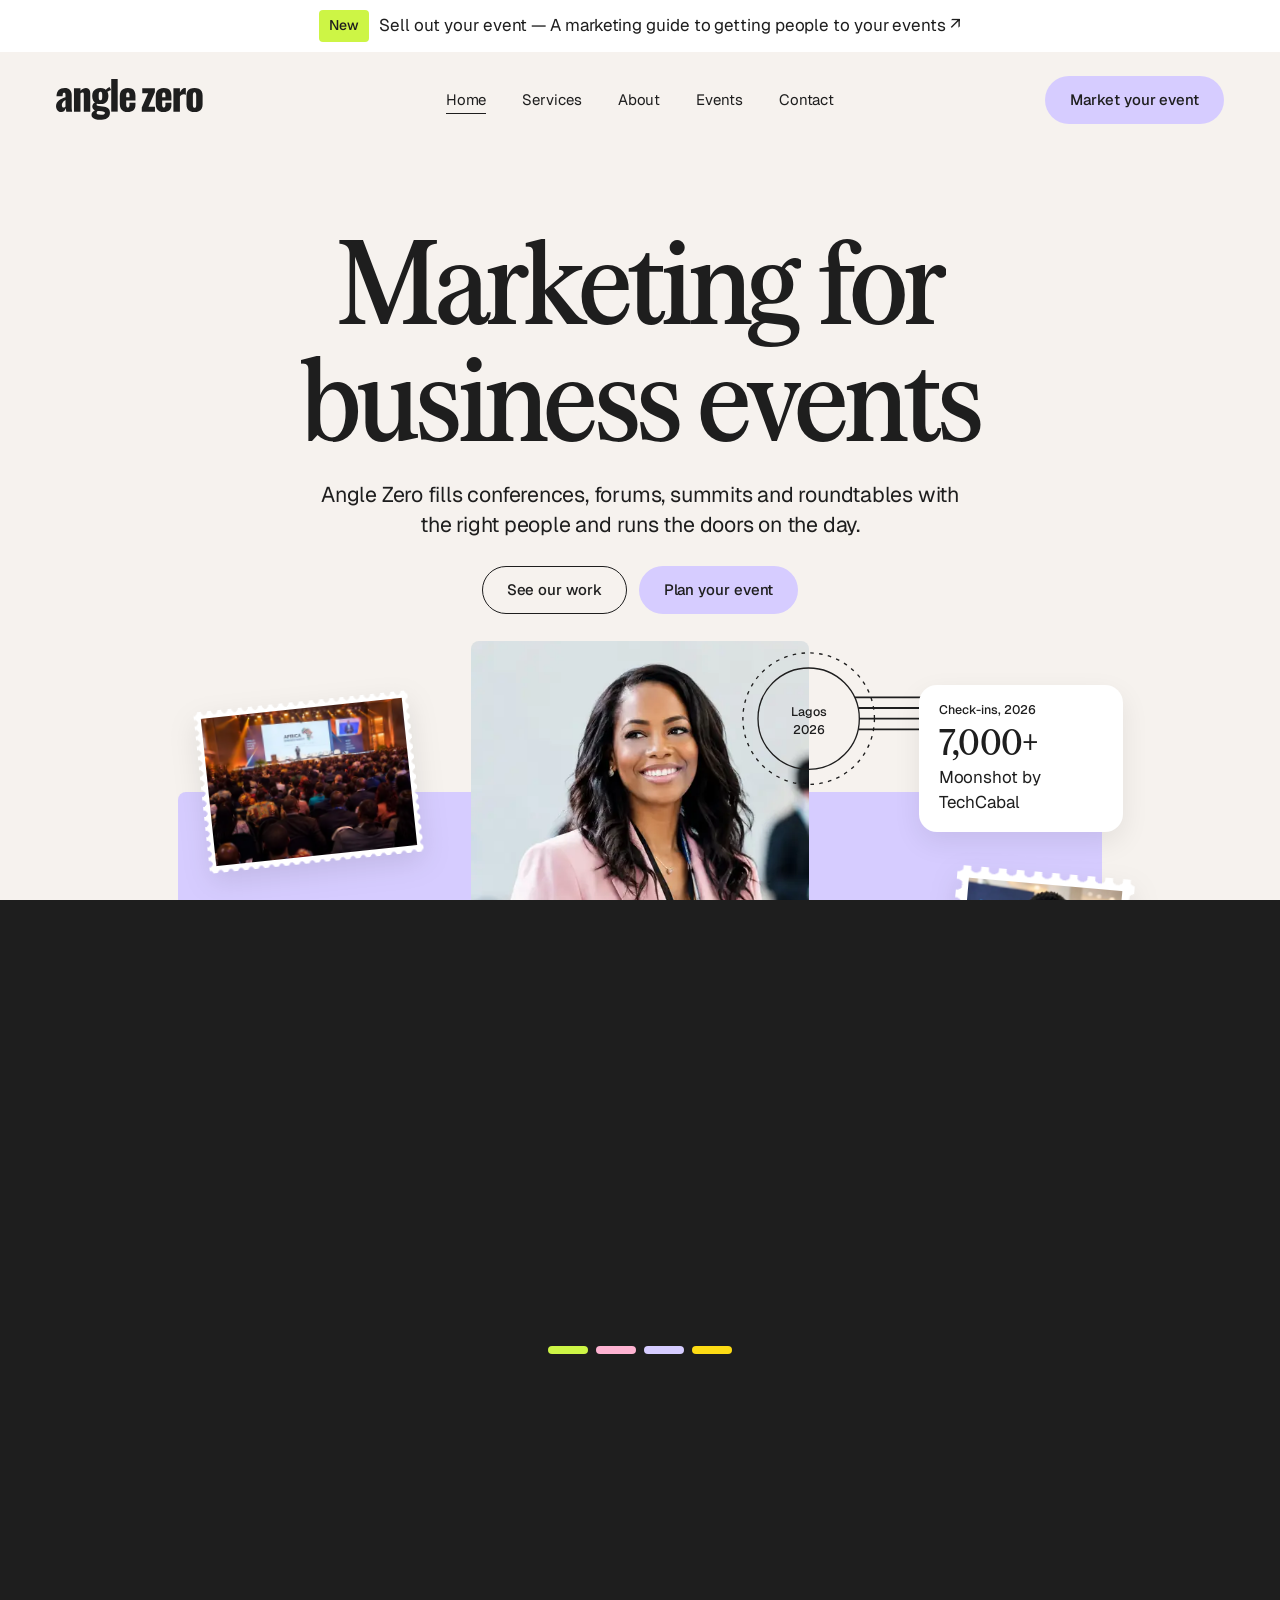
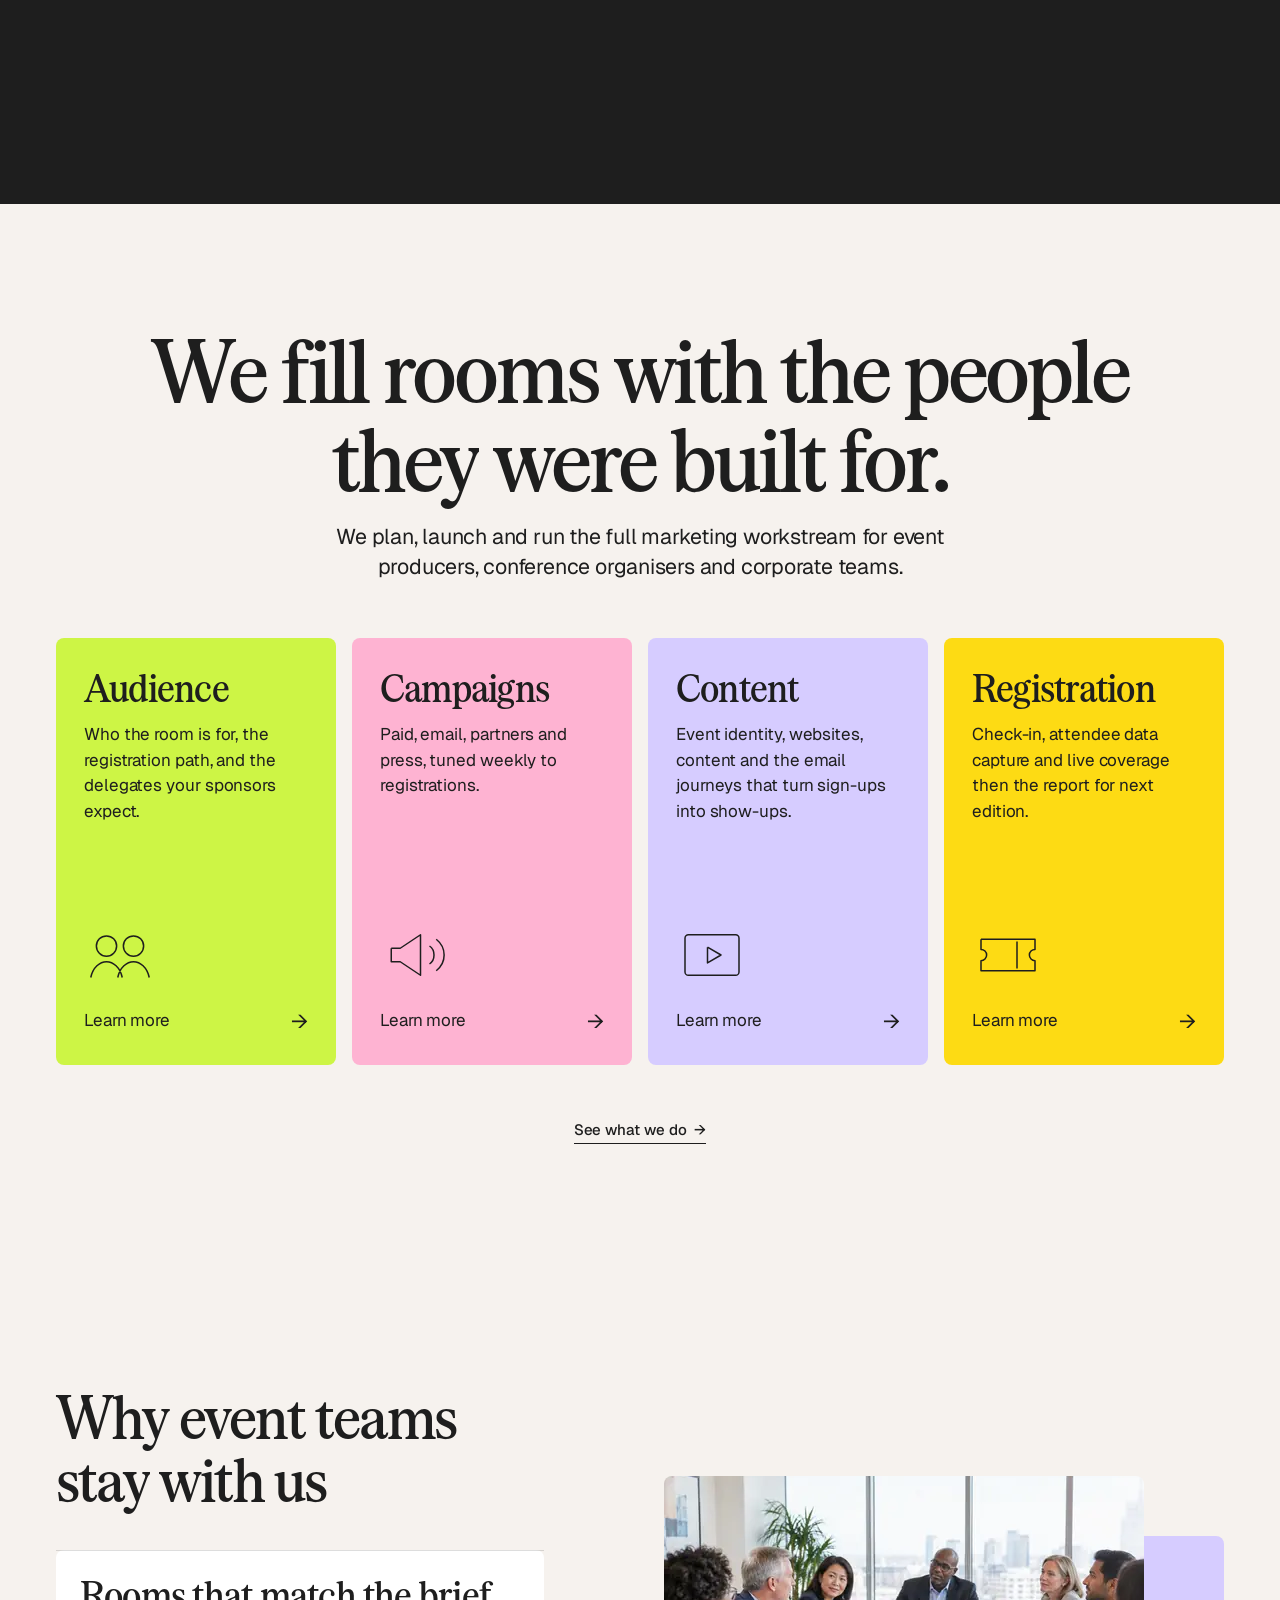
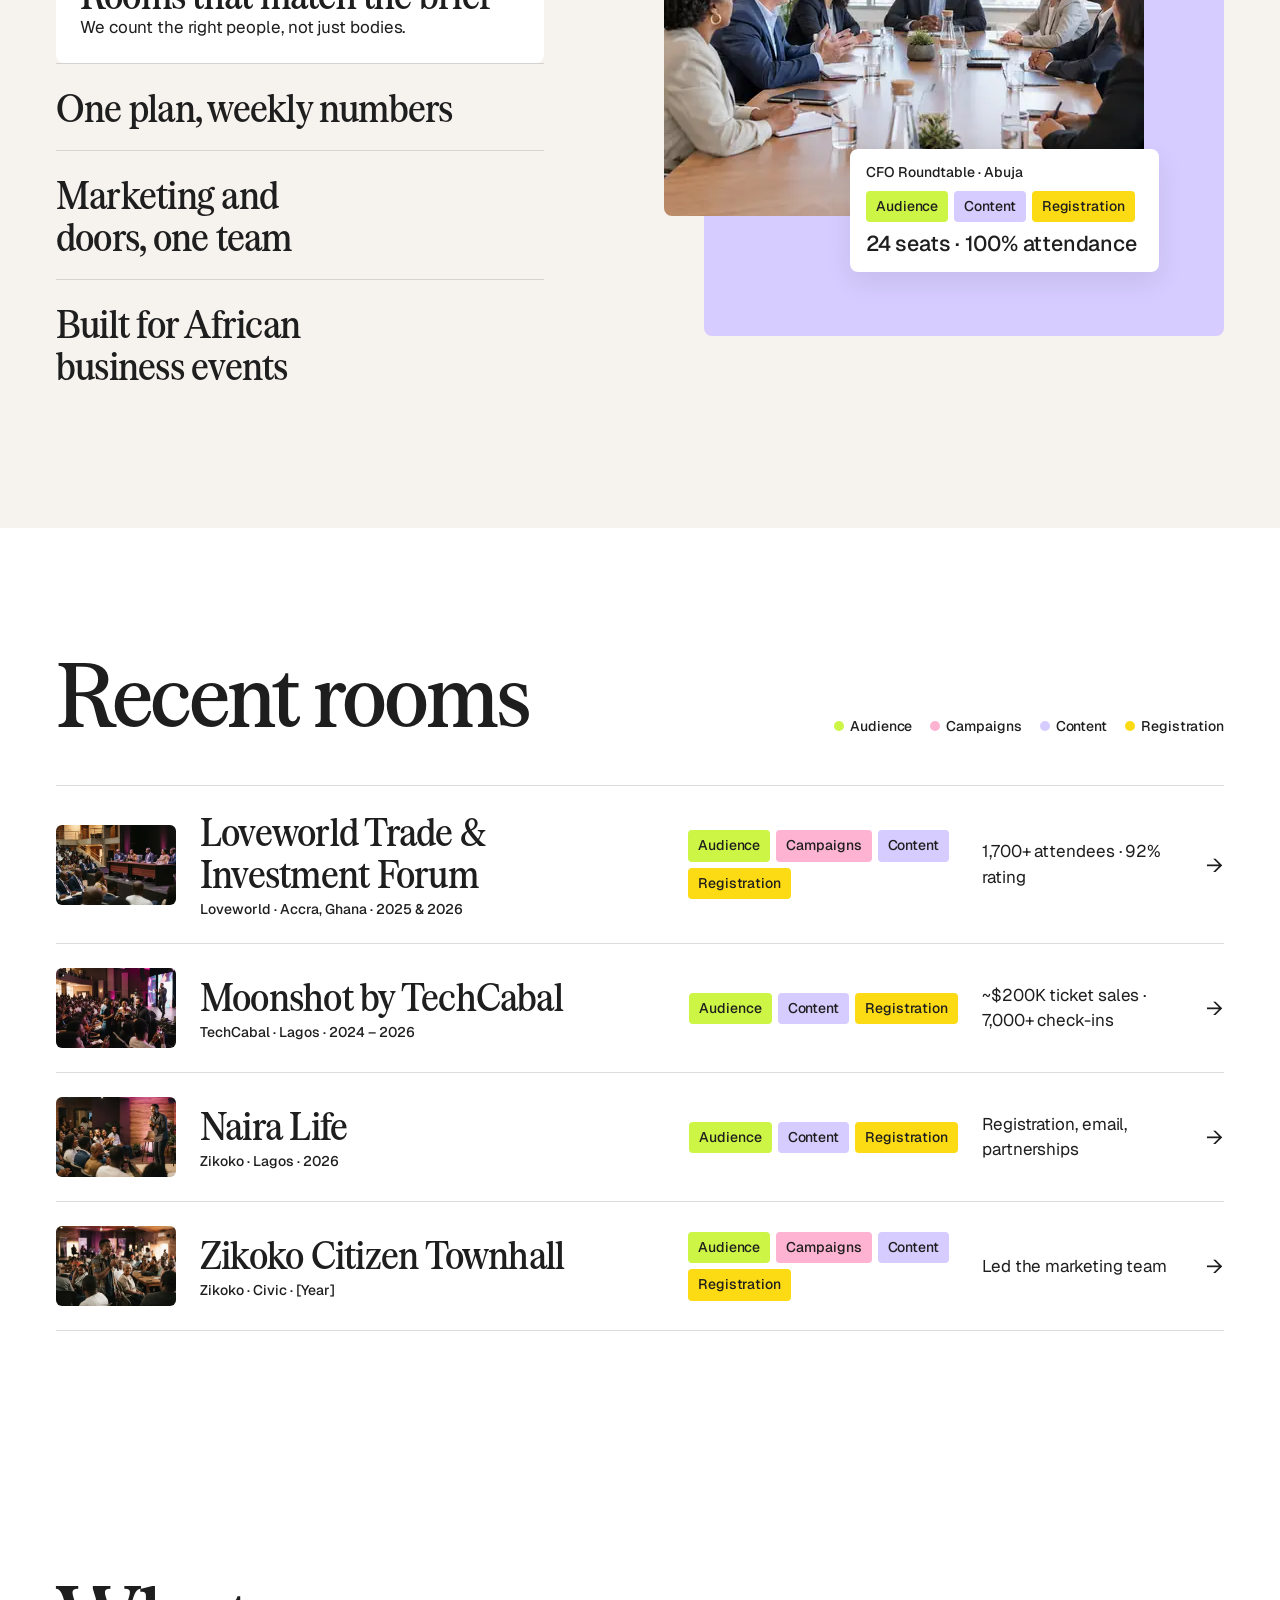
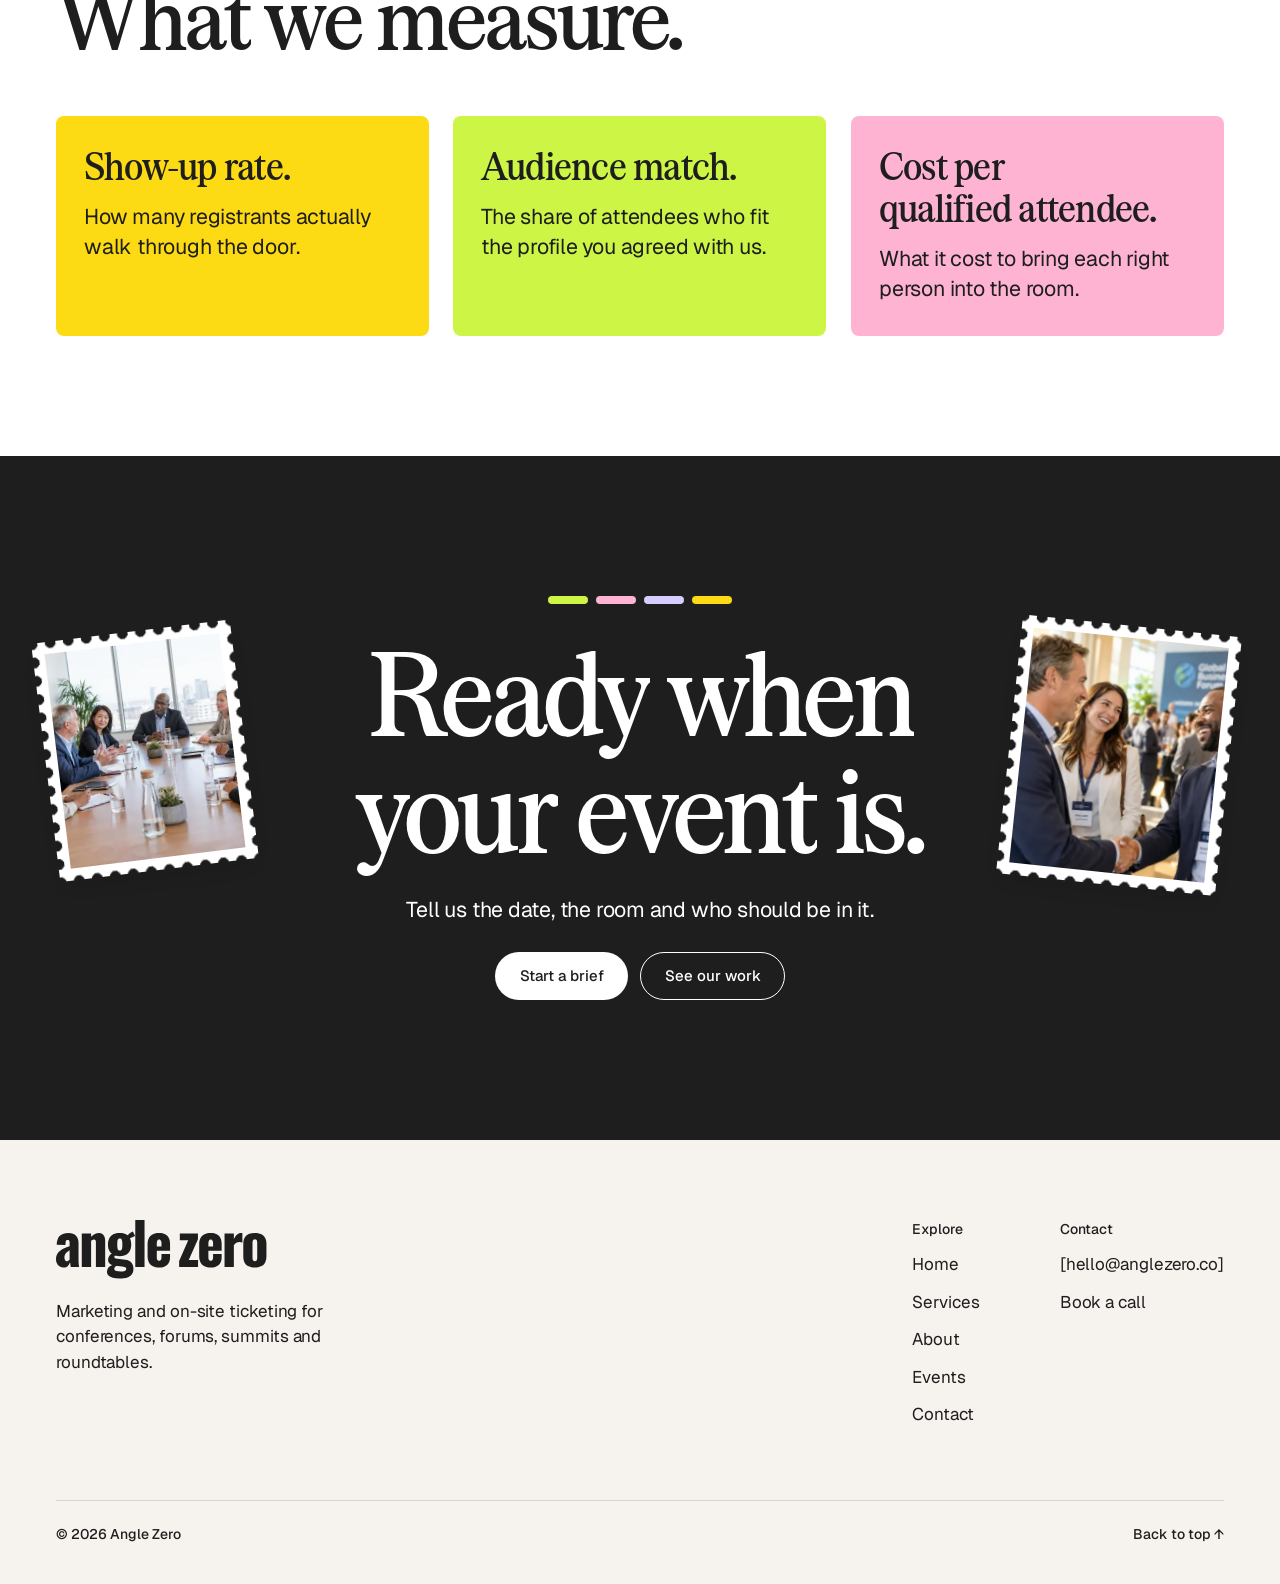
==== commit 2a1dc0e9: "Fix the page transition flash, drop headline captions, add banner shine - Page transitions: an inlin" ====
--- a/site/index.html
+++ b/site/index.html
@@ -14,8 +14,8 @@
   <link rel="preconnect" href="https://fonts.gstatic.com" crossorigin />
   <link href="https://fonts.googleapis.com/css2?family=Geist:wght@400;500&display=swap" rel="stylesheet" />
   <link rel="preload" href="assets/fonts/serrif-condensed-medium.woff2" as="font" type="font/woff2" crossorigin />
-  <link rel="stylesheet" href="styles.css?v=13" />
-  <script>document.documentElement.classList.add("js")</script>
+  <link rel="stylesheet" href="styles.css?v=14" />
+  <script>document.documentElement.classList.add("js");try{if(sessionStorage.getItem("az-pt")==="1"&&!matchMedia("(prefers-reduced-motion: reduce)").matches)document.documentElement.classList.add("pt-arriving")}catch(e){}</script>
 </head>
 <body>
   <a class="skip-link" href="#main">Skip to content</a>
@@ -163,11 +163,11 @@
 
     <section class="section bg-white" aria-labelledby="measure-title">
       <div class="wrap">
-        <div class="sec-head"><div class="sec-head__title"><p class="t-caption">Reporting</p><h2 class="t-display-l" id="measure-title">What we measure.</h2></div></div>
+        <div class="sec-head"><div class="sec-head__title"><h2 class="t-display-l" id="measure-title">What we measure.</h2></div></div>
         <ol class="cards-3">
-          <li class="ccard bg-sun"><p class="t-caption">01</p><h3 class="t-heading">Show-up rate.</h3><p class="t-body-l">How many registrants actually walk through the door.</p></li>
-          <li class="ccard bg-lime"><p class="t-caption">02</p><h3 class="t-heading">Audience match.</h3><p class="t-body-l">The share of attendees who fit the profile you agreed with us.</p></li>
-          <li class="ccard bg-pink"><p class="t-caption">03</p><h3 class="t-heading">Cost per qualified attendee.</h3><p class="t-body-l">What it cost to bring each right person into the room.</p></li>
+          <li class="ccard bg-sun"><h3 class="t-heading">Show-up rate.</h3><p class="t-body-l">How many registrants actually walk through the door.</p></li>
+          <li class="ccard bg-lime"><h3 class="t-heading">Audience match.</h3><p class="t-body-l">The share of attendees who fit the profile you agreed with us.</p></li>
+          <li class="ccard bg-pink"><h3 class="t-heading">Cost per qualified attendee.</h3><p class="t-body-l">What it cost to bring each right person into the room.</p></li>
         </ol>
       </div>
     </section>
@@ -211,6 +211,6 @@
     </div>
   </footer>
 
-  <script src="main.js?v=7" defer></script>
+  <script src="main.js?v=8" defer></script>
 </body>
 </html>
--- a/site/styles.css
+++ b/site/styles.css
@@ -226,6 +226,23 @@
   gap: 10px; padding: 10px var(--gutter); text-align: center; font-size: var(--body);
 }
 .announce a:hover { text-decoration: underline; text-underline-offset: 3px; }
+/* Shine: a soft band of light sweeps across the bar every few seconds,
+   and the "New" tag gets its own glint */
+.announce { position: relative; overflow: hidden; isolation: isolate; }
+.announce::after {
+  content: ""; position: absolute; inset: 0; z-index: -1; pointer-events: none;
+  background: linear-gradient(105deg, transparent 35%, rgba(214, 204, 255, .55) 45%, rgba(205, 245, 69, .45) 50%, rgba(254, 179, 210, .45) 55%, transparent 65%);
+  translate: -100% 0; animation: az-shine 5.5s var(--ease-in-out) 1.2s infinite;
+}
+.announce .tag { position: relative; overflow: hidden; }
+.announce .tag::after {
+  content: ""; position: absolute; inset: 0; pointer-events: none;
+  background: linear-gradient(105deg, transparent 30%, rgba(255, 255, 255, .9) 50%, transparent 70%);
+  translate: -120% 0; animation: az-glint 5.5s var(--ease-in-out) 1.2s infinite;
+}
+@keyframes az-shine { 0% { translate: -100% 0; } 45%, 100% { translate: 100% 0; } }
+@keyframes az-glint { 0%, 8% { translate: -120% 0; } 22%, 100% { translate: 120% 0; } }
+@media (prefers-reduced-motion: reduce) { .announce::after, .announce .tag::after { animation: none; display: none; } }
 @media (max-width: 720px) { .announce { font-size: var(--body-s); } }
 
 /* ---------- Nav: AZ/Nav ---------- */
@@ -564,6 +581,7 @@
 @media (max-width: 960px) { .cs-block { grid-template-columns: 1fr; gap: 24px; } .cs-block + .cs-block { margin-top: 64px; } }
 .results { display: grid; gap: 48px; }
 .results .stat { border-top-width: 3px; }
+.results__note { color: rgba(255, 255, 255, .7); margin-top: -24px; }
 .results__more { display: flex; flex-wrap: wrap; gap: 12px 24px; align-items: center; border-top: 1px solid rgba(255,255,255,.25); padding-top: 24px; }
 @media (max-width: 960px) { .results .stats--4 { grid-template-columns: 1fr 1fr; } }
 .gallery { display: grid; grid-template-columns: 1fr 1fr; gap: 16px; }
@@ -779,6 +797,21 @@
 [data-cat] { transform-origin: 50% 0; }
 
 /* Page transitions */
+/* Arriving from another page: the head script adds .pt-arriving before the
+   first paint, so the page is already covered when it draws. main.js then
+   swaps in the real cover and sweeps it away. The failsafe animation lifts
+   the cover if the script never runs. */
+html.pt-arriving::before, html.pt-arriving::after { content: ""; position: fixed; z-index: 91; pointer-events: none; animation: az-pt-failsafe .01s linear 3s forwards; }
+html.pt-arriving::before { inset: 0; background: var(--ink); }
+html.pt-arriving::after {
+  left: 50%; top: 50%; width: 184px; height: 8px; translate: -50% -50%;
+  background:
+    linear-gradient(var(--lime) 0 0) 0 0 / 40px 8px no-repeat,
+    linear-gradient(var(--pink) 0 0) 48px 0 / 40px 8px no-repeat,
+    linear-gradient(var(--lilac) 0 0) 96px 0 / 40px 8px no-repeat,
+    linear-gradient(var(--sun) 0 0) 144px 0 / 40px 8px no-repeat;
+}
+@keyframes az-pt-failsafe { to { visibility: hidden; } }
 .pt { position: fixed; inset: 0; z-index: 90; background: var(--ink); display: grid; place-items: center; pointer-events: none; translate: 0 100%; }
 .pt__bars { display: flex; gap: 8px; }
 .pt__bars span { width: 40px; height: 8px; border-radius: 4px; }
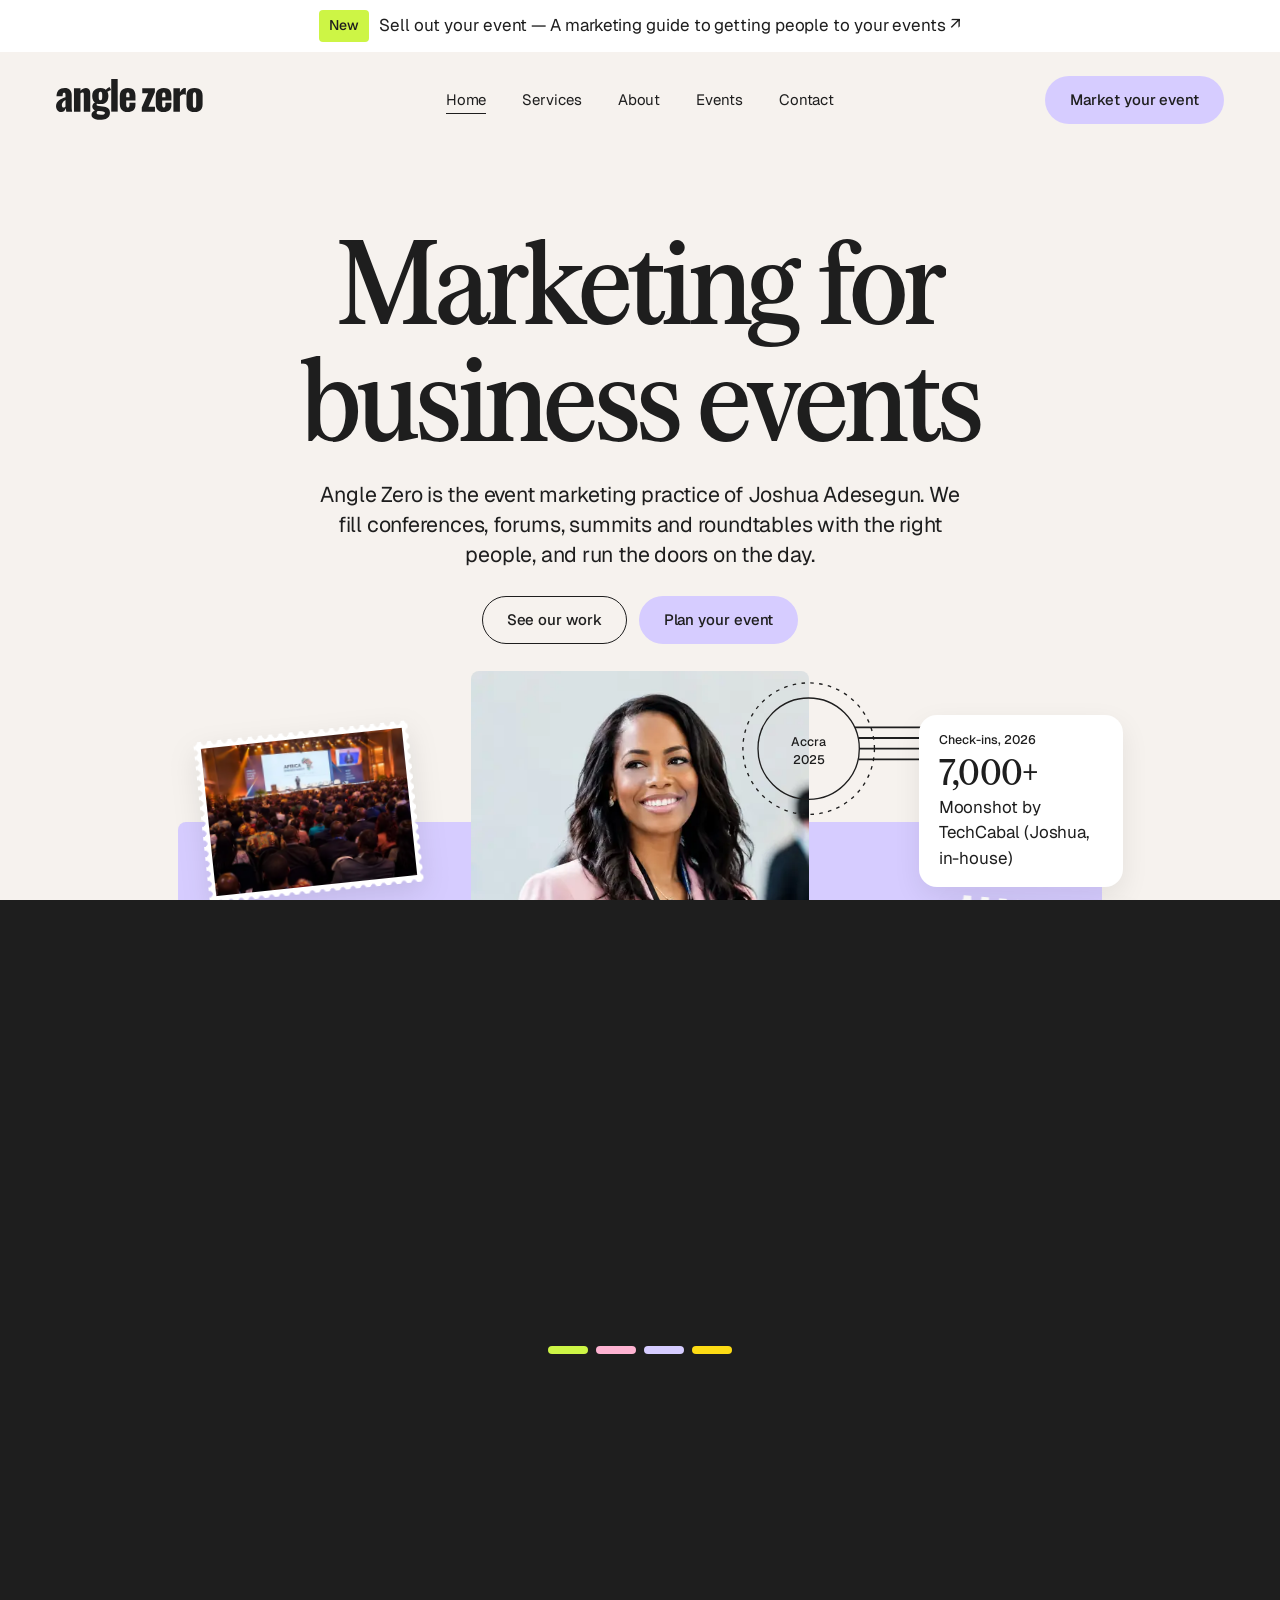
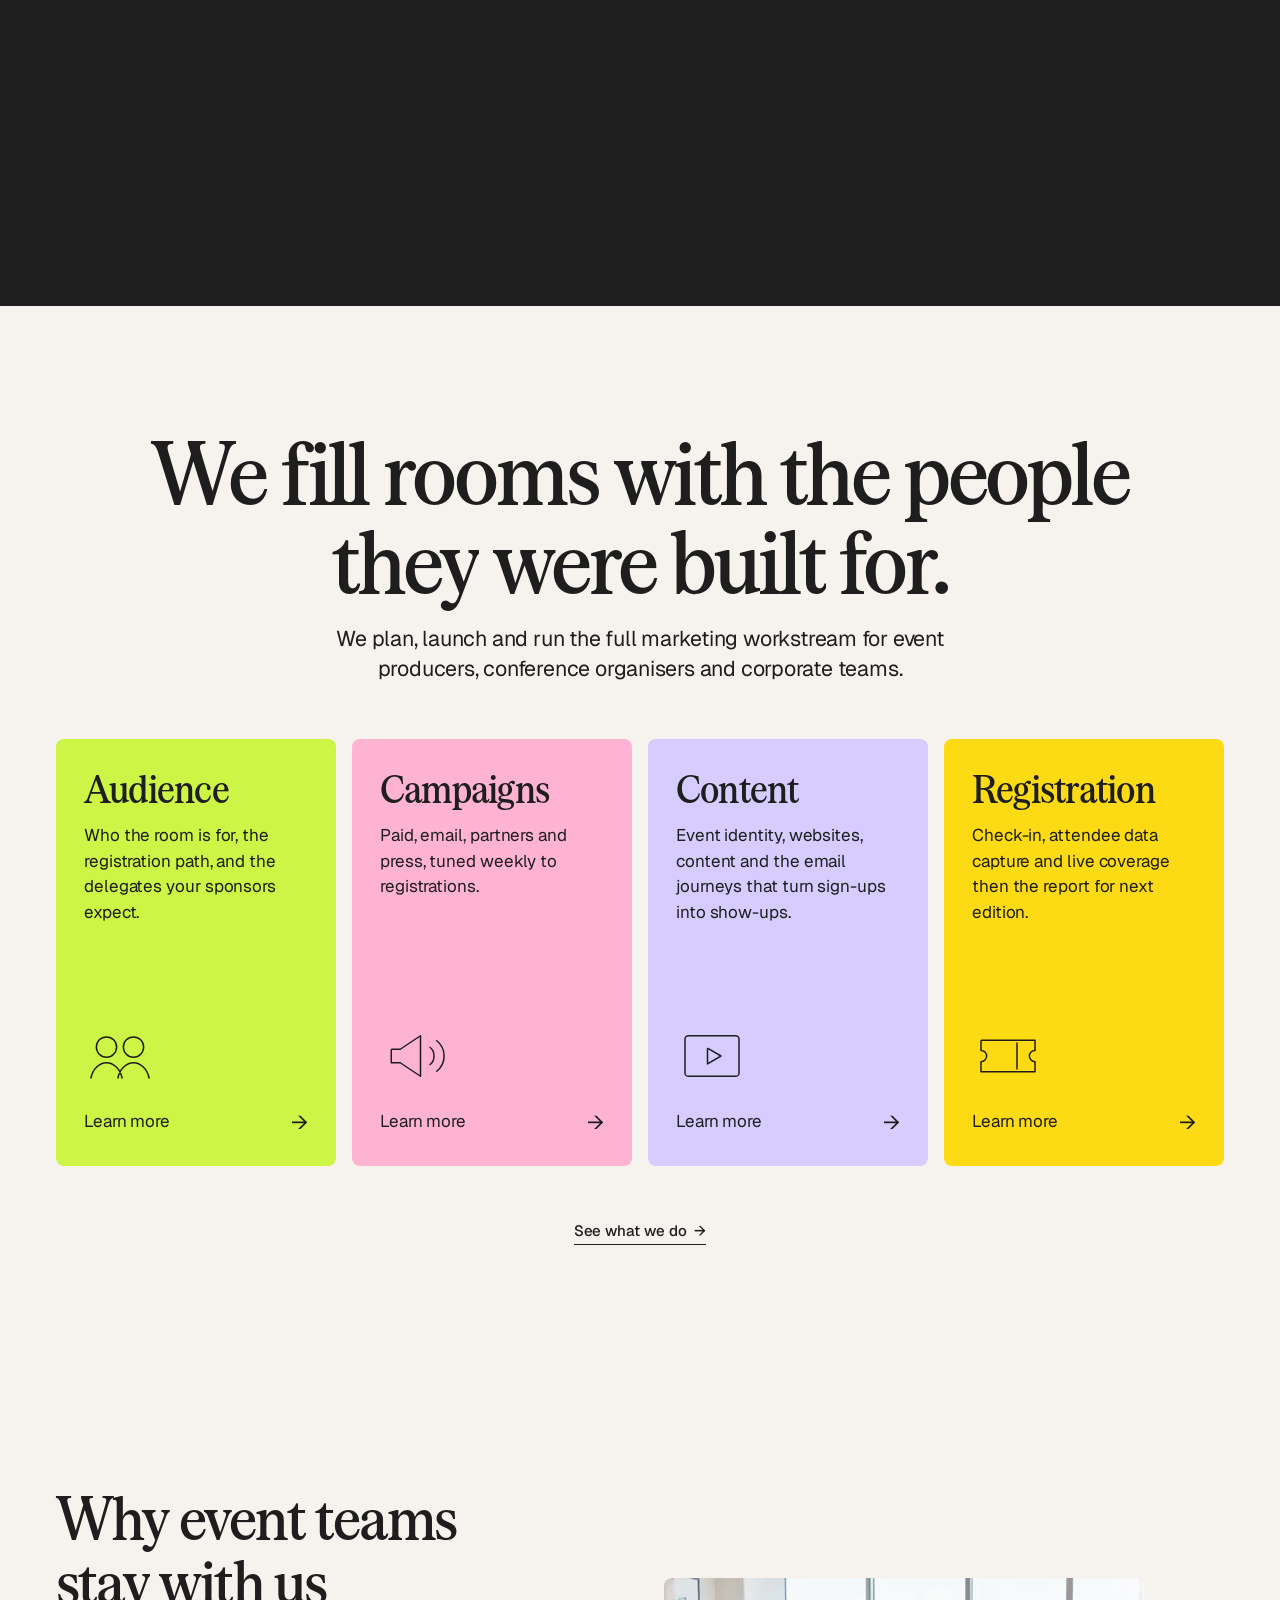
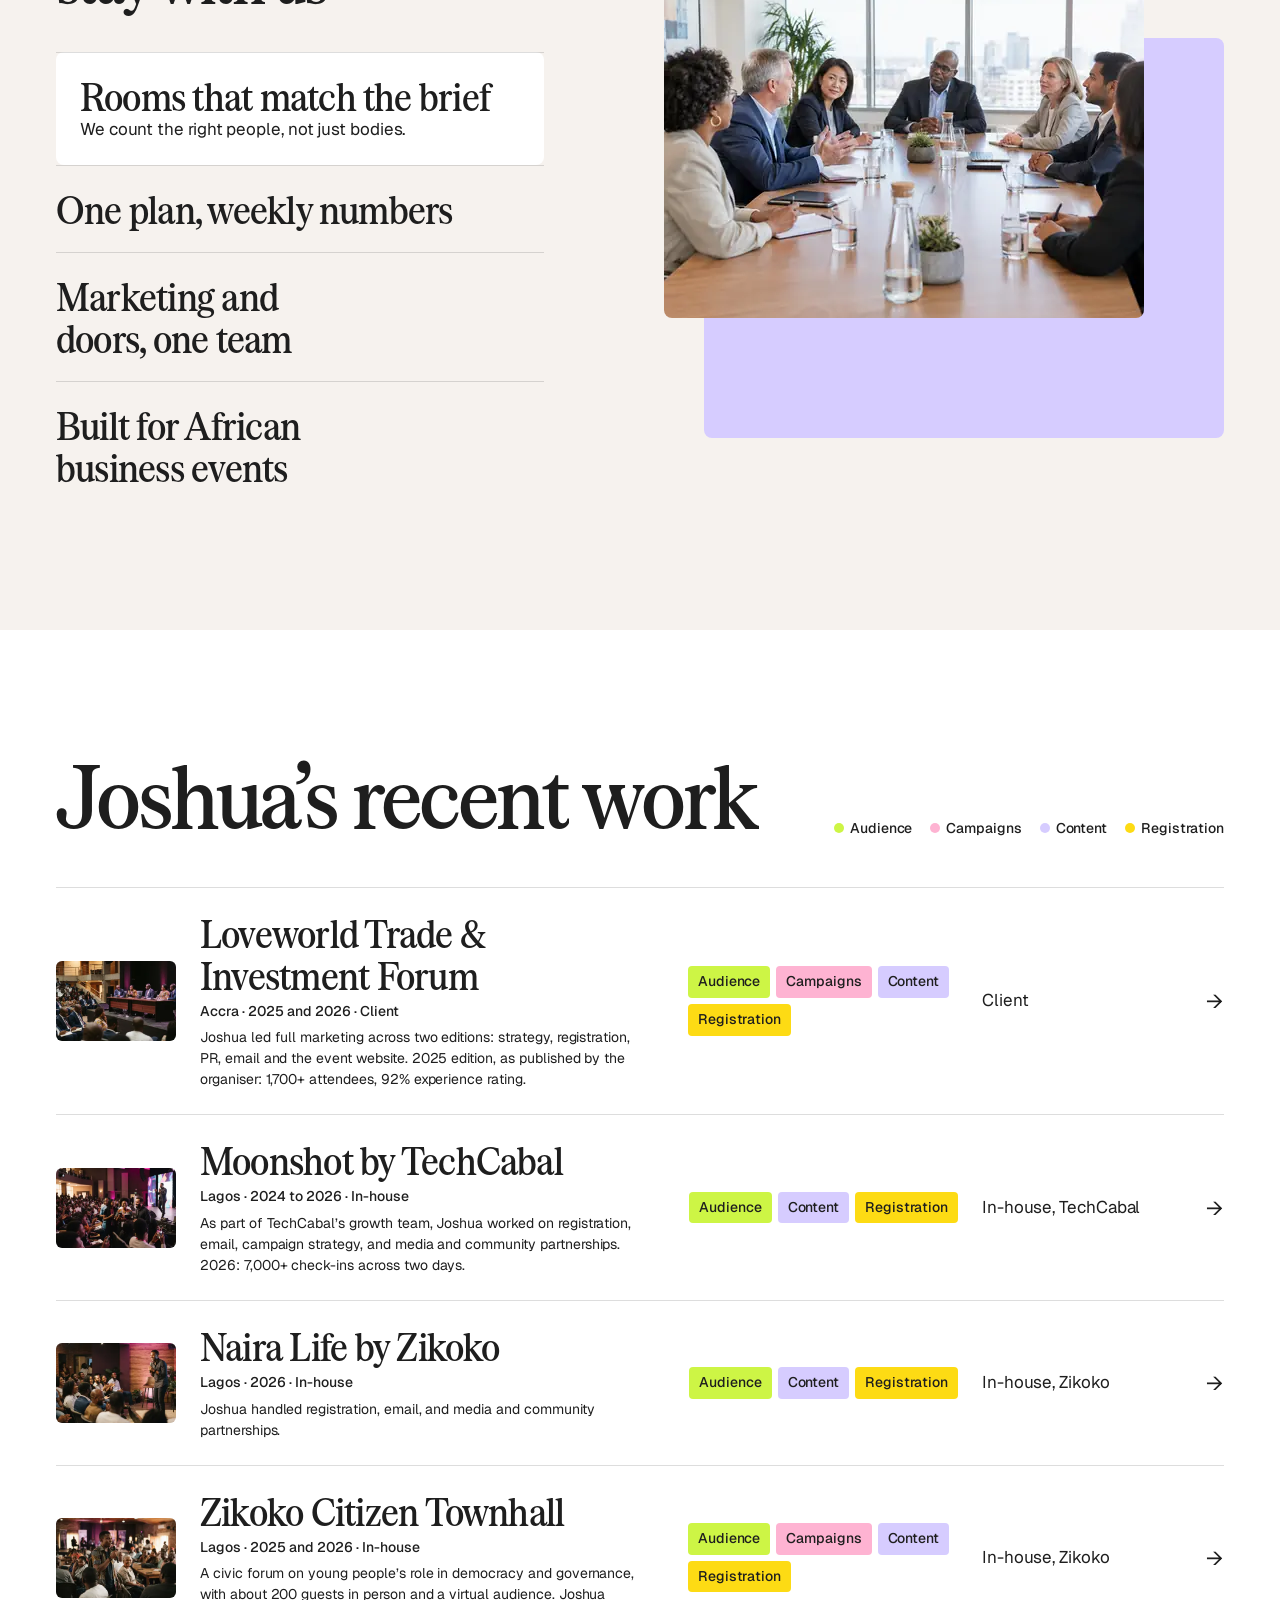
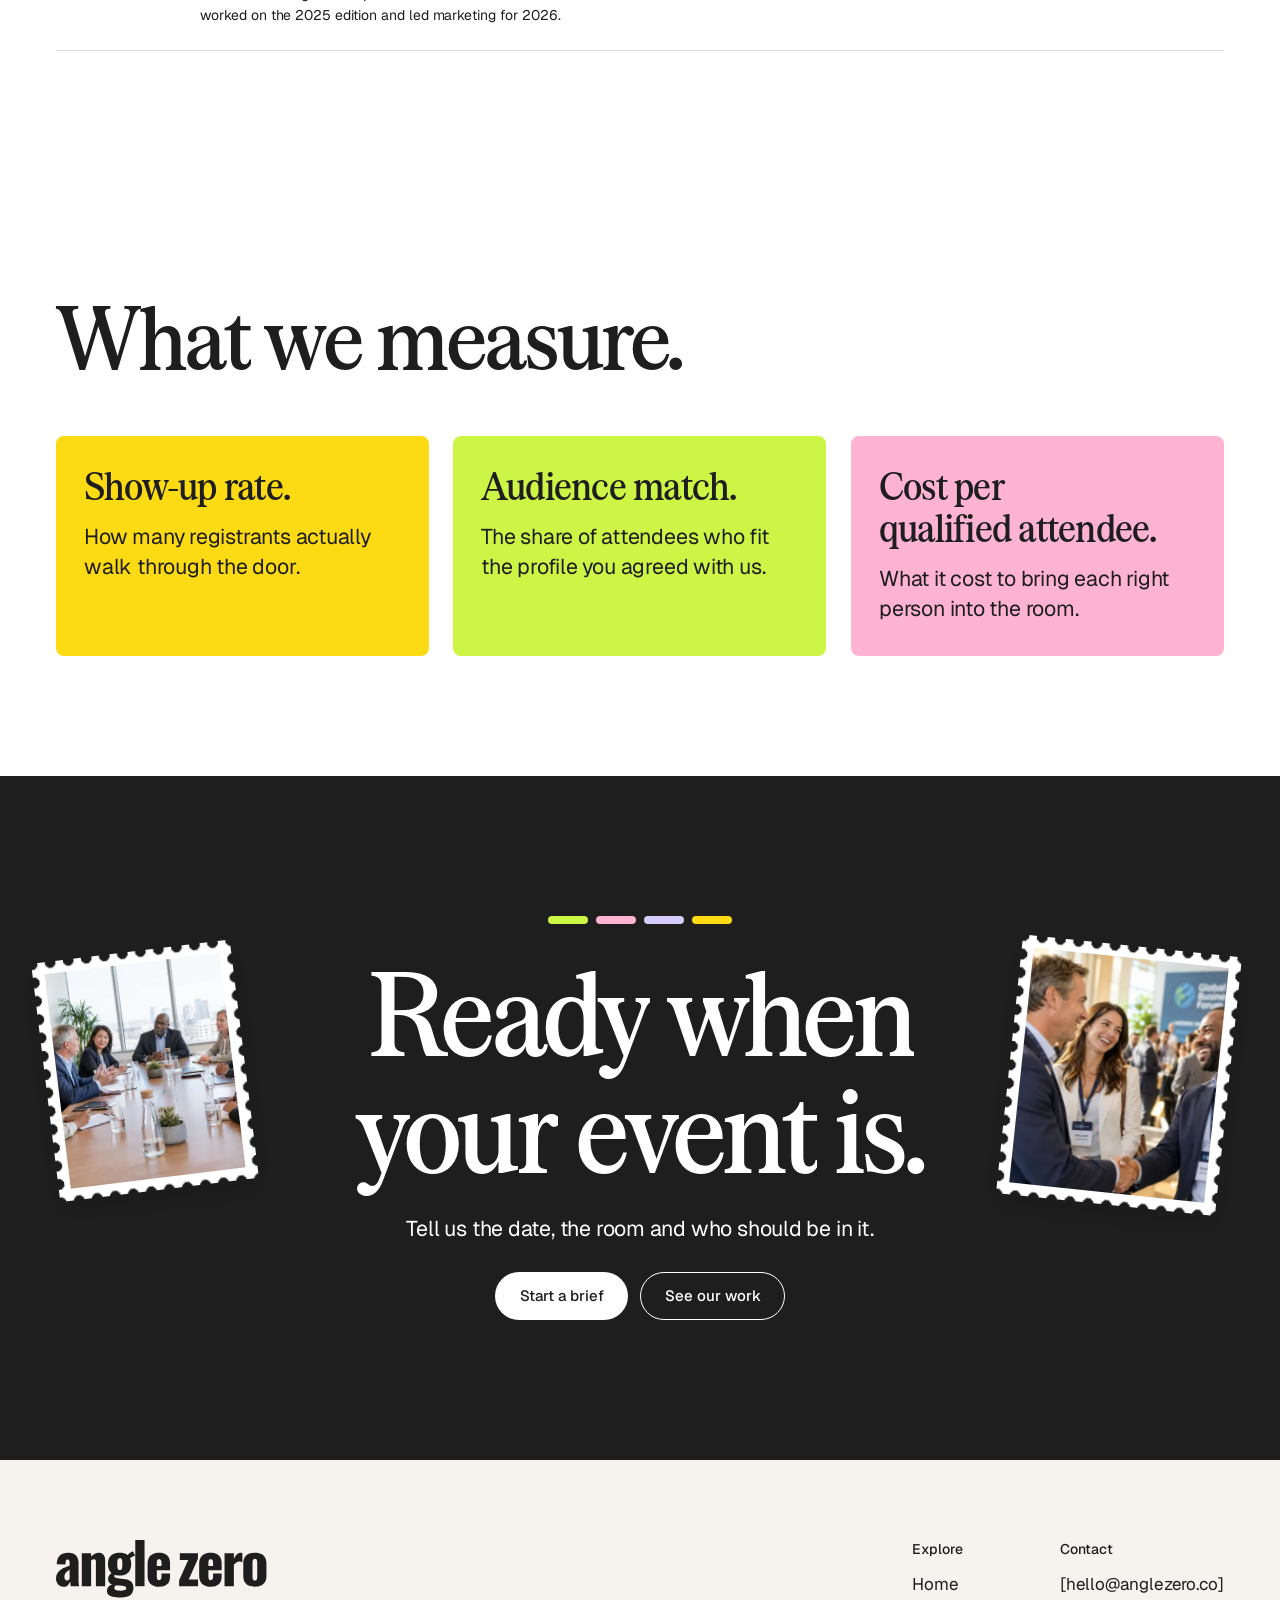
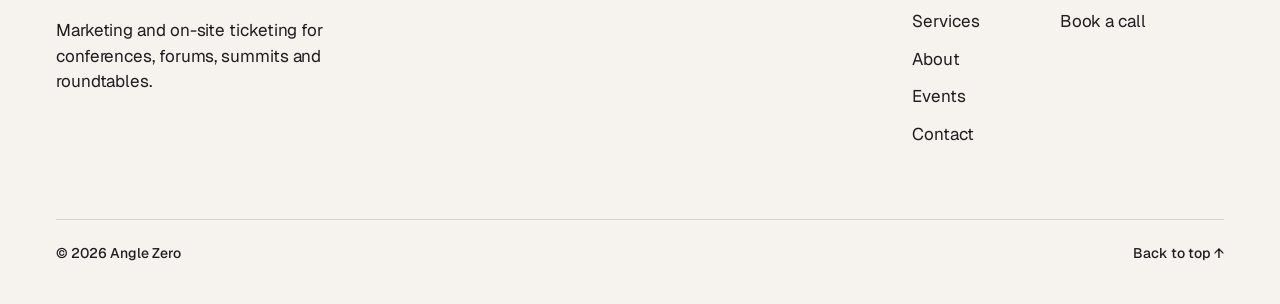
==== commit 2058cba5: "Credit past work to Joshua and remove revenue figures - Reframe Angle Zero as the event marketing pr" ====
--- a/site/index.html
+++ b/site/index.html
@@ -42,7 +42,7 @@
 
     <section class="home-hero wrap" aria-labelledby="hero-title">
       <h1 class="t-display-xl" id="hero-title">Marketing for<br class="br-d" /> business events</h1>
-      <p class="t-body-l">Angle Zero fills conferences, forums, summits and roundtables with the right people and runs the doors on the day.</p>
+      <p class="t-body-l">Angle Zero is the event marketing practice of Joshua Adesegun. We fill conferences, forums, summits and roundtables with the right people, and run the doors on the day.</p>
       <div class="btn-row btn-row--center">
         <a class="btn btn--secondary" href="events.html">See our work</a>
         <a class="btn btn--primary" href="contact.html">Plan your event</a>
@@ -59,30 +59,30 @@
             <line x1="132" y1="75" x2="332" y2="75" stroke="#1E1E1E" stroke-width="2"/><line x1="131" y1="87" x2="331" y2="87" stroke="#1E1E1E" stroke-width="2"/>
             <circle cx="75" cy="75" r="74" stroke="#1E1E1E" stroke-width="1.5" fill="#F6F2EE" fill-opacity="0"/>
             <circle cx="75" cy="75" r="57" stroke="#1E1E1E" stroke-width="1.5"/>
-            <text x="75" y="72" text-anchor="middle" fill="#1E1E1E">Lagos</text><text x="75" y="92" text-anchor="middle" fill="#1E1E1E">2026</text>
+            <text x="75" y="72" text-anchor="middle" fill="#1E1E1E">Accra</text><text x="75" y="92" text-anchor="middle" fill="#1E1E1E">2025</text>
           </svg></div>
-        <div class="hv-proof-a proof proof--cream" data-pop><p class="t-caption">Attendees</p><p class="proof__figure" data-count="1700" data-suffix="+">1,700+</p><p class="t-body">Loveworld Trade &amp; Investment Forum</p></div>
-        <div class="hv-pill pill-lime" data-pop>Forum · 92% sell-through</div>
-        <div class="hv-proof-b proof" data-pop><p class="t-caption">Check-ins, 2026</p><p class="proof__figure" data-count="7000" data-suffix="+">7,000+</p><p class="t-body">Moonshot by TechCabal</p></div>
+        <div class="hv-proof-a proof proof--cream" data-pop><p class="t-caption">Attendees, 2025</p><p class="proof__figure" data-count="1700" data-suffix="+">1,700+</p><p class="t-body">Loveworld Trade &amp; Investment Forum</p></div>
+        <div class="hv-pill pill-lime" data-pop>Forum · 92% experience rating</div>
+        <div class="hv-proof-b proof" data-pop><p class="t-caption">Check-ins, 2026</p><p class="proof__figure" data-count="7000" data-suffix="+">7,000+</p><p class="t-body">Moonshot by TechCabal (Joshua, in-house)</p></div>
       </div>
     </div>
 
     <section class="brands bg-white" aria-labelledby="brands-title">
-      <h2 class="t-heading" id="brands-title">Brands we’ve worked with</h2>
+      <h2 class="t-heading" id="brands-title">Organisations Joshua has worked with</h2>
       <ul>
-        <li>Loveworld</li><li>Element 8</li><li>TuneUp Productions</li><li>TechCabal</li><li>Zikoko</li><li>Pulse Ghana</li><li>Arise TV</li><li>Punch</li><li>BusinessDay</li>
+        <li style="color:var(--ink)">Clients</li><li>Loveworld</li><li>Element 8</li><li>TuneUp Productions</li><li style="color:var(--ink)">In-house</li><li>TechCabal</li><li>Zikoko</li><li style="color:var(--ink)">Media partners</li><li>Pulse Ghana</li><li>Arise TV</li><li>Punch</li><li>BusinessDay</li>
       </ul>
     </section>
 
-    <section class="section bg-ink on-dark" aria-label="Angle Zero in numbers">
+    <section class="section bg-ink on-dark" aria-label="Joshua’s campaigns in numbers">
       <div class="wrap numbers">
         <div class="numbers__grid">
-          <div class="numbers__item"><p class="t-display-l" data-count="23" data-suffix="k+">23k+</p><p>Confirmed <span class="nowrap">check-ins</span></p></div>
-          <div class="numbers__item"><p class="t-display-l" data-count="11" data-suffix="+">11+</p><p>Business events in three years</p></div>
-          <div class="numbers__item"><p class="t-display-l" data-count="300" data-prefix="$" data-suffix="K+">$300K+</p><p>Ticket revenue</p></div>
-          <div class="numbers__item"><p class="t-display-l" data-count="4">4</p><p>cities</p></div>
-        </div>
-        <p class="t-body-s numbers__note">Cumulative figures from campaigns led or delivered in a major capacity by Angle Zero’s principal between [2023] and 2026, including in-house roles.</p>
+          <div class="numbers__item"><p class="t-display-l" data-count="23000" data-suffix="+">23,000+</p><p>Confirmed <span class="nowrap">check-ins</span> across Joshua’s campaigns</p></div>
+          <div class="numbers__item"><p class="t-display-l" data-count="11" data-suffix="+">11+</p><p>Business events marketed since 2023</p></div>
+          <div class="numbers__item"><p class="t-display-l" data-count="4">4</p><p>Cities</p></div>
+          <div class="numbers__item"><p class="t-display-l" data-count="7000" data-suffix="+">7,000+</p><p>Check-ins across two days, Moonshot by TechCabal 2026 (in-house)</p></div>
+        </div>
+        <p class="t-body-s numbers__note">Figures are cumulative across campaigns Joshua led or delivered in a major capacity between 2023 and 2026, as an independent consultant and in in-house roles. They are not Angle Zero client results. Revenue figures are not published.</p>
       </div>
     </section>
 
@@ -117,7 +117,6 @@
           <div class="comp__stage">
             <div class="wv-block" data-pop></div>
             <div class="wv-photo photo" data-pop><picture><source type="image/webp" srcset="assets/img/r/ai-round-480.webp 480w, assets/img/r/ai-round-800.webp 800w, assets/img/r/ai-round-1200.webp 1200w, assets/img/r/ai-round-1280.webp 1280w" sizes="(max-width: 720px) 85vw, 480px" /><img src="assets/img/r/ai-round-1200.jpg" alt="Executives in a roundtable discussion" width="480" height="340" loading="lazy" decoding="async" /></picture></div>
-            <div class="wv-note note" data-pop><p class="t-caption">CFO Roundtable · Abuja</p><ul class="tags" aria-label="Our scope"><li class="tag tag--audience">Audience</li><li class="tag tag--content">Content</li><li class="tag tag--registration">Registration</li></ul><p class="t-title">24 seats · 100% attendance</p></div>
           </div>
         </div>
       </div>
@@ -126,7 +125,7 @@
     <section class="section bg-white" aria-labelledby="rooms-title">
       <div class="wrap">
         <div class="sec-head" style="margin-bottom:48px">
-          <h2 class="t-display-l" id="rooms-title">Recent rooms</h2>
+          <h2 class="t-display-l" id="rooms-title">Joshua’s recent work</h2>
           <ul class="legend" aria-label="Service colours">
             <li style="--dot:var(--lime)">Audience</li><li style="--dot:var(--pink)">Campaigns</li><li style="--dot:var(--lilac)">Content</li><li style="--dot:var(--sun)">Registration</li>
           </ul>
@@ -134,27 +133,27 @@
         <ul class="rooms">
           <li><a class="room" href="case-study-loveworld.html">
             <div class="room__photo"><picture><source type="image/webp" srcset="assets/img/r/loveworld-480.webp 480w, assets/img/r/loveworld-800.webp 800w, assets/img/r/loveworld-1200.webp 1200w, assets/img/r/loveworld-1800.webp 1800w" sizes="(max-width: 720px) 88px, 120px" /><img src="assets/img/r/loveworld-1200.jpg" alt="" width="120" height="80" loading="lazy" decoding="async" /></picture></div>
-            <div class="room__name"><h3 class="t-heading">Loveworld Trade &amp; Investment Forum</h3><p class="t-caption">Loveworld · Accra, Ghana · 2025 &amp; 2026</p></div>
-            <ul class="tags room__tags" aria-label="Our scope"><li class="tag tag--audience">Audience</li><li class="tag tag--campaigns">Campaigns</li><li class="tag tag--content">Content</li><li class="tag tag--registration">Registration</li></ul>
-            <p class="room__result">1,700+ attendees · 92% rating</p>
+            <div class="room__name"><h3 class="t-heading">Loveworld Trade &amp; Investment Forum</h3><p class="t-caption">Accra · 2025 and 2026 · Client</p><p class="t-body-s">Joshua led full marketing across two editions: strategy, registration, PR, email and the event website. 2025 edition, as published by the organiser: 1,700+ attendees, 92% experience rating.</p></div>
+            <ul class="tags room__tags" aria-label="Joshua’s role"><li class="tag tag--audience">Audience</li><li class="tag tag--campaigns">Campaigns</li><li class="tag tag--content">Content</li><li class="tag tag--registration">Registration</li></ul>
+            <p class="room__result">Client</p>
             <span class="room__arrow" aria-hidden="true">→</span>
           </a></li><li><a class="room" href="events.html#moonshot">
             <div class="room__photo"><picture><source type="image/webp" srcset="assets/img/r/moonshot-480.webp 480w, assets/img/r/moonshot-800.webp 800w, assets/img/r/moonshot-1200.webp 1200w, assets/img/r/moonshot-1800.webp 1800w" sizes="(max-width: 720px) 88px, 120px" /><img src="assets/img/r/moonshot-1200.jpg" alt="" width="120" height="80" loading="lazy" decoding="async" /></picture></div>
-            <div class="room__name"><h3 class="t-heading">Moonshot by TechCabal</h3><p class="t-caption">TechCabal · Lagos · 2024 – 2026</p></div>
-            <ul class="tags room__tags" aria-label="Our scope"><li class="tag tag--audience">Audience</li><li class="tag tag--content">Content</li><li class="tag tag--registration">Registration</li></ul>
-            <p class="room__result">~$200K ticket sales · 7,000+ check-ins</p>
+            <div class="room__name"><h3 class="t-heading">Moonshot by TechCabal</h3><p class="t-caption">Lagos · 2024 to 2026 · In-house</p><p class="t-body-s">As part of TechCabal’s growth team, Joshua worked on registration, email, campaign strategy, and media and community partnerships. 2026: 7,000+ check-ins across two days.</p></div>
+            <ul class="tags room__tags" aria-label="Joshua’s role"><li class="tag tag--audience">Audience</li><li class="tag tag--content">Content</li><li class="tag tag--registration">Registration</li></ul>
+            <p class="room__result">In-house, TechCabal</p>
             <span class="room__arrow" aria-hidden="true">→</span>
           </a></li><li><a class="room" href="events.html#naira-life">
             <div class="room__photo"><picture><source type="image/webp" srcset="assets/img/r/naira-life-480.webp 480w, assets/img/r/naira-life-800.webp 800w, assets/img/r/naira-life-1200.webp 1200w, assets/img/r/naira-life-1800.webp 1800w" sizes="(max-width: 720px) 88px, 120px" /><img src="assets/img/r/naira-life-1200.jpg" alt="" width="120" height="80" loading="lazy" decoding="async" /></picture></div>
-            <div class="room__name"><h3 class="t-heading">Naira Life</h3><p class="t-caption">Zikoko · Lagos · 2026</p></div>
-            <ul class="tags room__tags" aria-label="Our scope"><li class="tag tag--audience">Audience</li><li class="tag tag--content">Content</li><li class="tag tag--registration">Registration</li></ul>
-            <p class="room__result">Registration, email, partnerships</p>
+            <div class="room__name"><h3 class="t-heading">Naira Life by Zikoko</h3><p class="t-caption">Lagos · 2026 · In-house</p><p class="t-body-s">Joshua handled registration, email, and media and community partnerships.</p></div>
+            <ul class="tags room__tags" aria-label="Joshua’s role"><li class="tag tag--audience">Audience</li><li class="tag tag--content">Content</li><li class="tag tag--registration">Registration</li></ul>
+            <p class="room__result">In-house, Zikoko</p>
             <span class="room__arrow" aria-hidden="true">→</span>
           </a></li><li><a class="room" href="events.html#townhall">
             <div class="room__photo"><picture><source type="image/webp" srcset="assets/img/r/townhall-480.webp 480w, assets/img/r/townhall-800.webp 800w, assets/img/r/townhall-1200.webp 1200w, assets/img/r/townhall-1800.webp 1800w" sizes="(max-width: 720px) 88px, 120px" /><img src="assets/img/r/townhall-1200.jpg" alt="" width="120" height="80" loading="lazy" decoding="async" /></picture></div>
-            <div class="room__name"><h3 class="t-heading">Zikoko Citizen Townhall</h3><p class="t-caption">Zikoko · Civic · [Year]</p></div>
-            <ul class="tags room__tags" aria-label="Our scope"><li class="tag tag--audience">Audience</li><li class="tag tag--campaigns">Campaigns</li><li class="tag tag--content">Content</li><li class="tag tag--registration">Registration</li></ul>
-            <p class="room__result">Led the marketing team</p>
+            <div class="room__name"><h3 class="t-heading">Zikoko Citizen Townhall</h3><p class="t-caption">Lagos · 2025 and 2026 · In-house</p><p class="t-body-s">A civic forum on young people’s role in democracy and governance, with about 200 guests in person and a virtual audience. Joshua worked on the 2025 edition and led marketing for 2026.</p></div>
+            <ul class="tags room__tags" aria-label="Joshua’s role"><li class="tag tag--audience">Audience</li><li class="tag tag--campaigns">Campaigns</li><li class="tag tag--content">Content</li><li class="tag tag--registration">Registration</li></ul>
+            <p class="room__result">In-house, Zikoko</p>
             <span class="room__arrow" aria-hidden="true">→</span>
           </a></li>
         </ul>
--- a/site/styles.css
+++ b/site/styles.css
@@ -50,6 +50,7 @@
   --body: 1.0625rem;                                      /* 17 */
   --body-s: 0.875rem;                                     /* 14 */
   --caption: 0.875rem;                                    /* 14 */
+  --body-xs: 0.8125rem;                                   /* 13: tight spaces (pills, tags, card labels) */
   --ui: 0.9375rem;                                        /* 15 */
 
   /* Space: AZ / Web variables */
@@ -73,6 +74,8 @@
 }
 @media (max-width: 720px) {
   :root { --gutter: 20px; --section: 72px; --strip: 48px; --cta: 88px; }
+  /* Phone type scale: smaller display headlines, nothing under 13px */
+  :root { --display-xl: clamp(40px, 28px + 4.3vw, 56px); --body: 1rem; --body-xs: 0.8125rem; }
 }
 
 /* ---------- Base ---------- */
@@ -123,6 +126,7 @@
 .t-body-l     { font-size: var(--body-l); line-height: 1.4; letter-spacing: -0.01em; }
 .t-body       { font-size: var(--body); line-height: 1.5; letter-spacing: -0.005em; }
 .t-body-s     { font-size: var(--body-s); line-height: 1.5; letter-spacing: -0.003em; }
+.t-body-xs    { font-size: var(--body-xs); line-height: 1.45; letter-spacing: 0; }
 .t-caption    { font-size: var(--caption); line-height: 1.4; font-weight: 500; letter-spacing: 0; }
 .t-title      { font-size: var(--title); line-height: 1.3; font-weight: 500; letter-spacing: -0.01em; }
 .t-center { text-align: center; }
@@ -175,6 +179,8 @@
   display: inline-flex; align-items: center; gap: 8px; padding-bottom: 4px;
   border-bottom: 1px solid currentColor; font-size: var(--ui); font-weight: 500; line-height: 1.2;
 }
+.link { position: relative; }
+.link::after { content: ""; position: absolute; inset: -12px -6px -9px; } /* 44px tap area */
 .link span[aria-hidden] { transition: transform .2s var(--ease); }
 .link:hover span[aria-hidden] { transform: translateX(4px); }
 
@@ -243,7 +249,11 @@
 @keyframes az-shine { 0% { translate: -100% 0; } 45%, 100% { translate: 100% 0; } }
 @keyframes az-glint { 0%, 8% { translate: -120% 0; } 22%, 100% { translate: 120% 0; } }
 @media (prefers-reduced-motion: reduce) { .announce::after, .announce .tag::after { animation: none; display: none; } }
-@media (max-width: 720px) { .announce { font-size: var(--body-s); } }
+@media (max-width: 720px) {
+  .announce { justify-content: flex-start; text-align: left; gap: 10px; padding-block: 10px; font-size: var(--body-s); line-height: 1.4; }
+  .announce .tag { flex-shrink: 0; padding: 3px 8px; font-size: var(--body-xs); }
+  .announce a { min-width: 0; }
+}
 
 /* ---------- Nav: AZ/Nav ---------- */
 .nav {
@@ -321,6 +331,8 @@
 
 /* Scaled compositions: children use calc(N * var(--u)) where N is a Figma px value */
 .comp { position: relative; container-type: inline-size; width: 100%; }
+/* Pieces fly in from off-screen; clip at the full-width main so the page never scrolls sideways */
+main { overflow-x: clip; }
 .comp__stage { position: relative; width: 100%; --u: calc(100cqw / var(--w)); height: calc(var(--h) * var(--u)); }
 .comp__stage > * { position: absolute; }
 .comp .note, .comp .proof { font-size: max(11px, calc(17 * var(--u))); }
@@ -351,17 +363,19 @@
 .postmark text { font-family: var(--sans); font-size: 14px; font-weight: 500; }
 
 @media (max-width: 720px) {
-  /* Narrow screens: keep the photo, colour block and the two proof figures */
-  .home-visual { --w: 600; --h: 620; }
-  .hv-block { left: calc(0 * var(--u)); top: calc(220 * var(--u)); width: calc(600 * var(--u)); height: calc(340 * var(--u)); }
-  .hv-woman { left: calc(150 * var(--u)); top: calc(20 * var(--u)); width: calc(300 * var(--u)); height: calc(380 * var(--u)); }
+  /* Narrow screens: same layered layout as desktop (photo, block, stamp and
+     both cards on the image); the cards just get smaller text. */
+  .home-visual { --w: 600; --h: 540; margin-top: 32px; }
+  .hv-block { left: calc(0 * var(--u)); top: calc(200 * var(--u)); width: calc(600 * var(--u)); height: calc(320 * var(--u)); }
+  .hv-woman { left: calc(150 * var(--u)); top: calc(0 * var(--u)); width: calc(300 * var(--u)); height: calc(380 * var(--u)); }
   .hv-hall, .hv-postmark, .hv-pill { display: none; }
-  .hv-man { left: calc(430 * var(--u)); top: calc(330 * var(--u)); width: calc(150 * var(--u)); height: calc(188 * var(--u)); }
-  .hv-proof-a { left: calc(16 * var(--u)); top: calc(420 * var(--u)); width: calc(400 * var(--u)); }
-  .hv-proof-b { left: calc(20 * var(--u)); top: calc(70 * var(--u)); width: calc(250 * var(--u)); }
-  .comp .proof { padding: 12px 14px; gap: 2px; }
-  .proof__figure { font-size: 26px; }
-  .comp .proof .t-body { font-size: 13px; }
+  .hv-man { left: calc(430 * var(--u)); top: calc(330 * var(--u)); width: calc(140 * var(--u)); height: calc(176 * var(--u)); }
+  .hv-proof-a { left: calc(28 * var(--u)); top: calc(320 * var(--u)); width: calc(232 * var(--u)); }
+  .hv-proof-b { left: calc(392 * var(--u)); top: calc(56 * var(--u)); width: calc(180 * var(--u)); }
+  .comp .proof { padding: 8px 10px; gap: 1px; border-radius: 10px; }
+  .comp .proof .t-caption { font-size: 11px; line-height: 1.3; }
+  .comp .proof .proof__figure { font-size: 20px; }
+  .comp .proof .t-body { font-size: 12px; line-height: 1.3; }
 }
 
 /* ---------- Brands strip ---------- */
@@ -465,6 +479,7 @@
 .footer__cols { display: flex; flex-wrap: wrap; gap: 40px 80px; }
 .footer__col { display: grid; gap: 12px; align-content: start; }
 .footer__col a:hover { text-decoration: underline; text-underline-offset: 3px; }
+@media (max-width: 720px) { .footer__col { gap: 0; } .footer__col .t-caption { margin-bottom: 4px; } .footer__col a { padding-block: 9px; } }
 .footer__bottom { display: flex; flex-wrap: wrap; justify-content: space-between; align-items: center; gap: 12px; padding-top: 24px; border-top: 1px solid var(--line); }
 .footer__bottom a { padding-block: 12px; margin-block: -12px; }
 
@@ -484,6 +499,7 @@
 .core__text p { max-width: 600px; }
 .chips { display: flex; flex-wrap: wrap; gap: 8px; }
 .chips li { background: var(--white); border-radius: var(--pill); padding: 8px 14px; }
+@media (max-width: 720px) { .chips { gap: 6px; } .chips li { padding: 6px 12px; font-size: var(--body-s); line-height: 1.4; } }
 .core .photo { height: 400px; }
 @media (max-width: 1100px) { .core { grid-template-columns: 1fr; padding: 40px; } .core .photo { height: 340px; } }
 @media (max-width: 720px) { .core { padding: 28px 20px; } .core .photo { height: 240px; } }
@@ -528,6 +544,7 @@
   transition: background-color .2s, color .2s, border-color .2s;
 }
 .choice:hover { border-color: var(--ink); }
+@media (max-width: 720px) { .choice { min-height: 40px; padding: 8px 14px; font-size: 0.875rem; line-height: 1.3; } }
 .choice[aria-pressed="true"], .choice:has(input:checked) { background: var(--ink); color: var(--white); border-color: var(--ink); }
 .choice:has(input:focus-visible) { outline: 2px solid var(--ink); outline-offset: 3px; }
 .choice input { position: absolute; opacity: 0; pointer-events: none; }
@@ -643,10 +660,13 @@
 
 .nowrap { white-space: nowrap; }
 
+/* Below 360px two buttons no longer fit side by side at full size */
+@media (max-width: 359px) { .btn-row .btn { padding-inline: 18px; font-size: 0.875rem; } }
+
 /* Smallest phones (iPhone SE 1st gen and similar) */
 @media (max-width: 400px) {
   .crew { grid-template-columns: 1fr; }
-  .home-visual { --h: 650; }
+  .home-visual { --h: 560; }
   .why-visual { --h: 740; }
   .svc-visual { --h: 620; }
   .about-visual { --h: 600; }
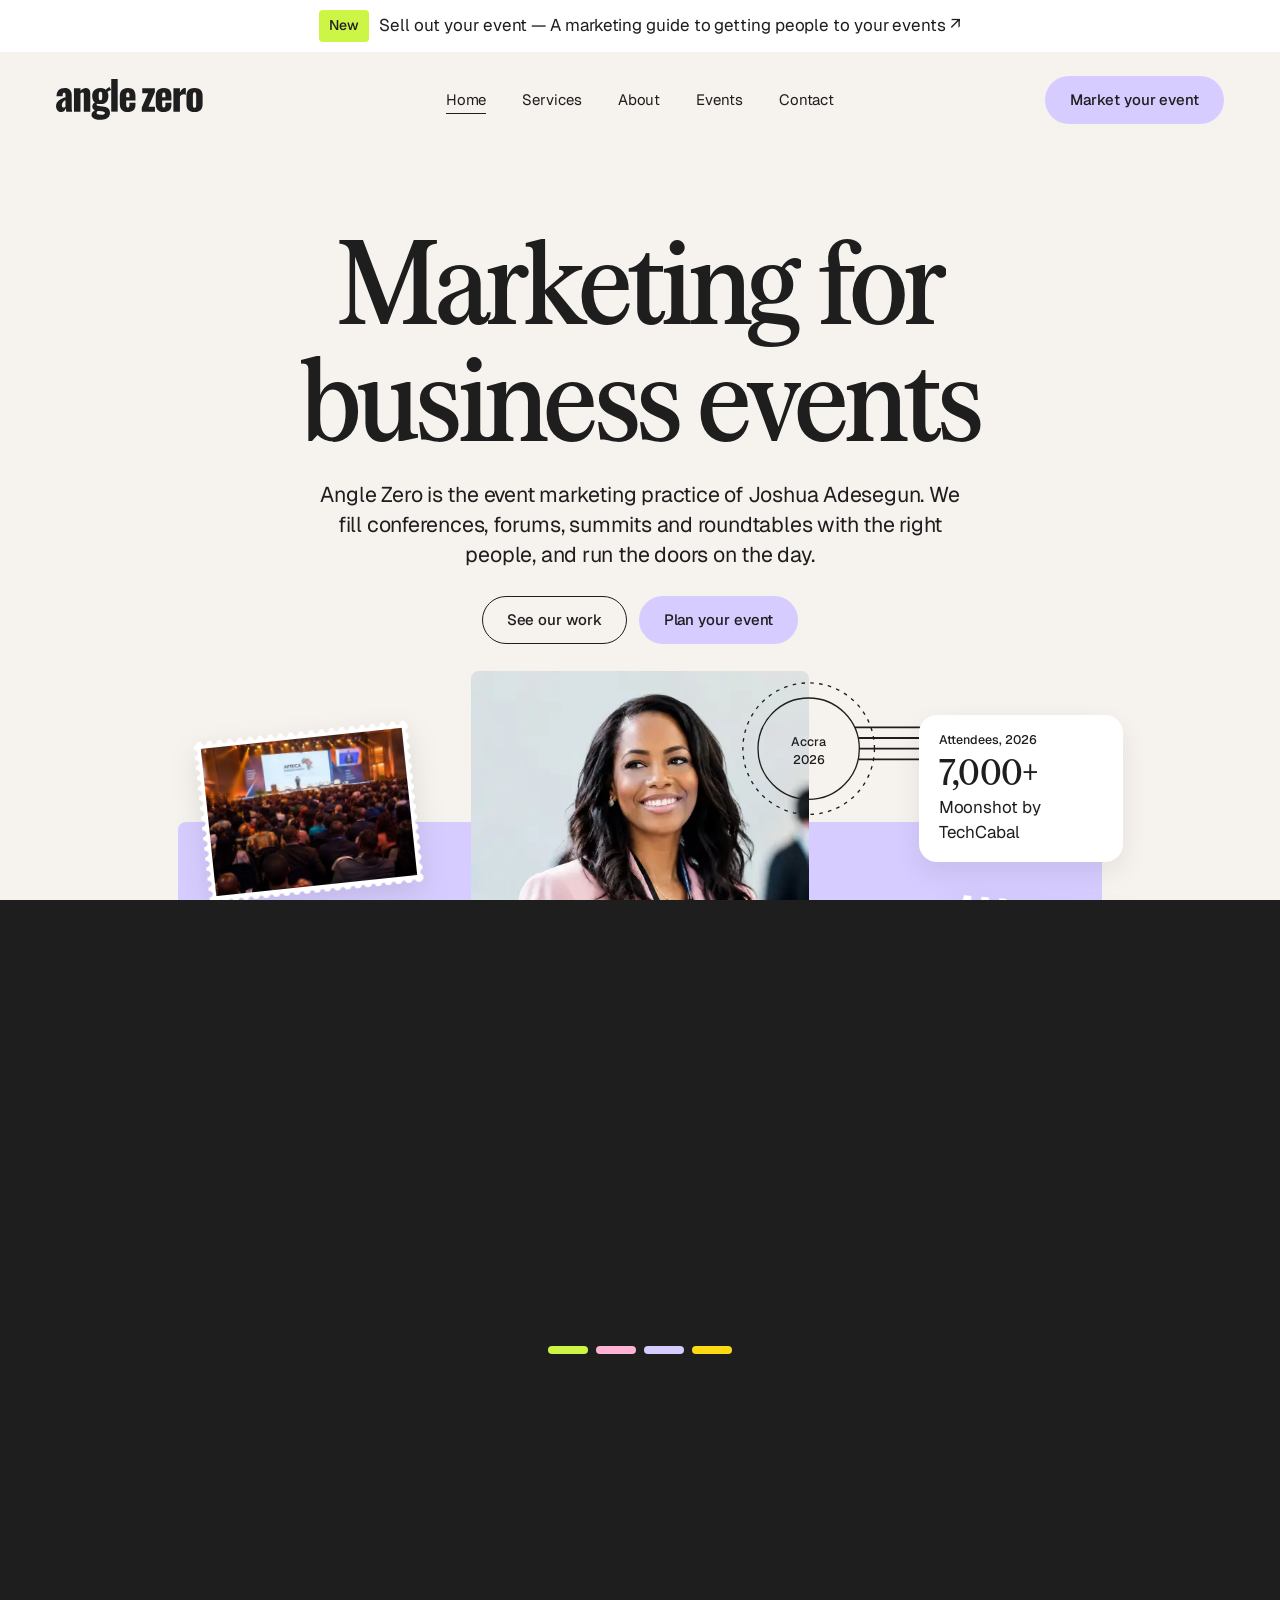
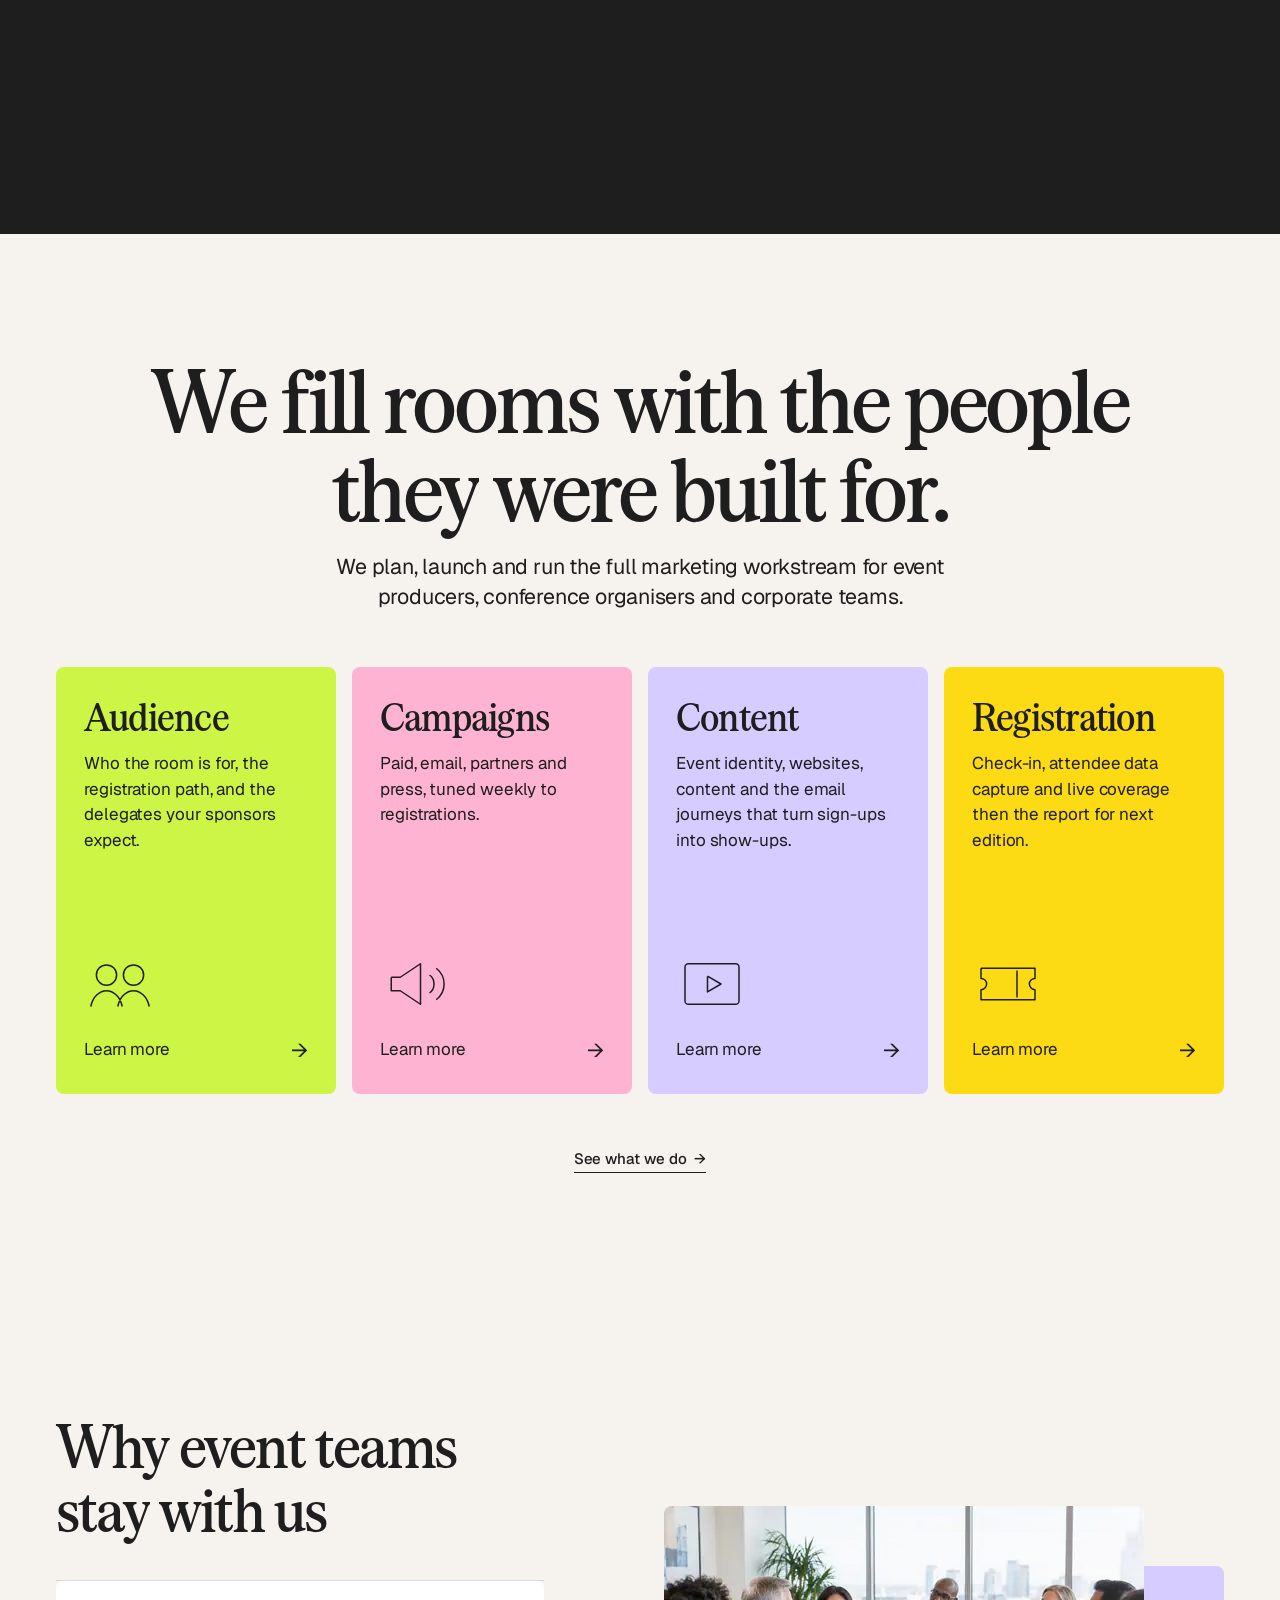
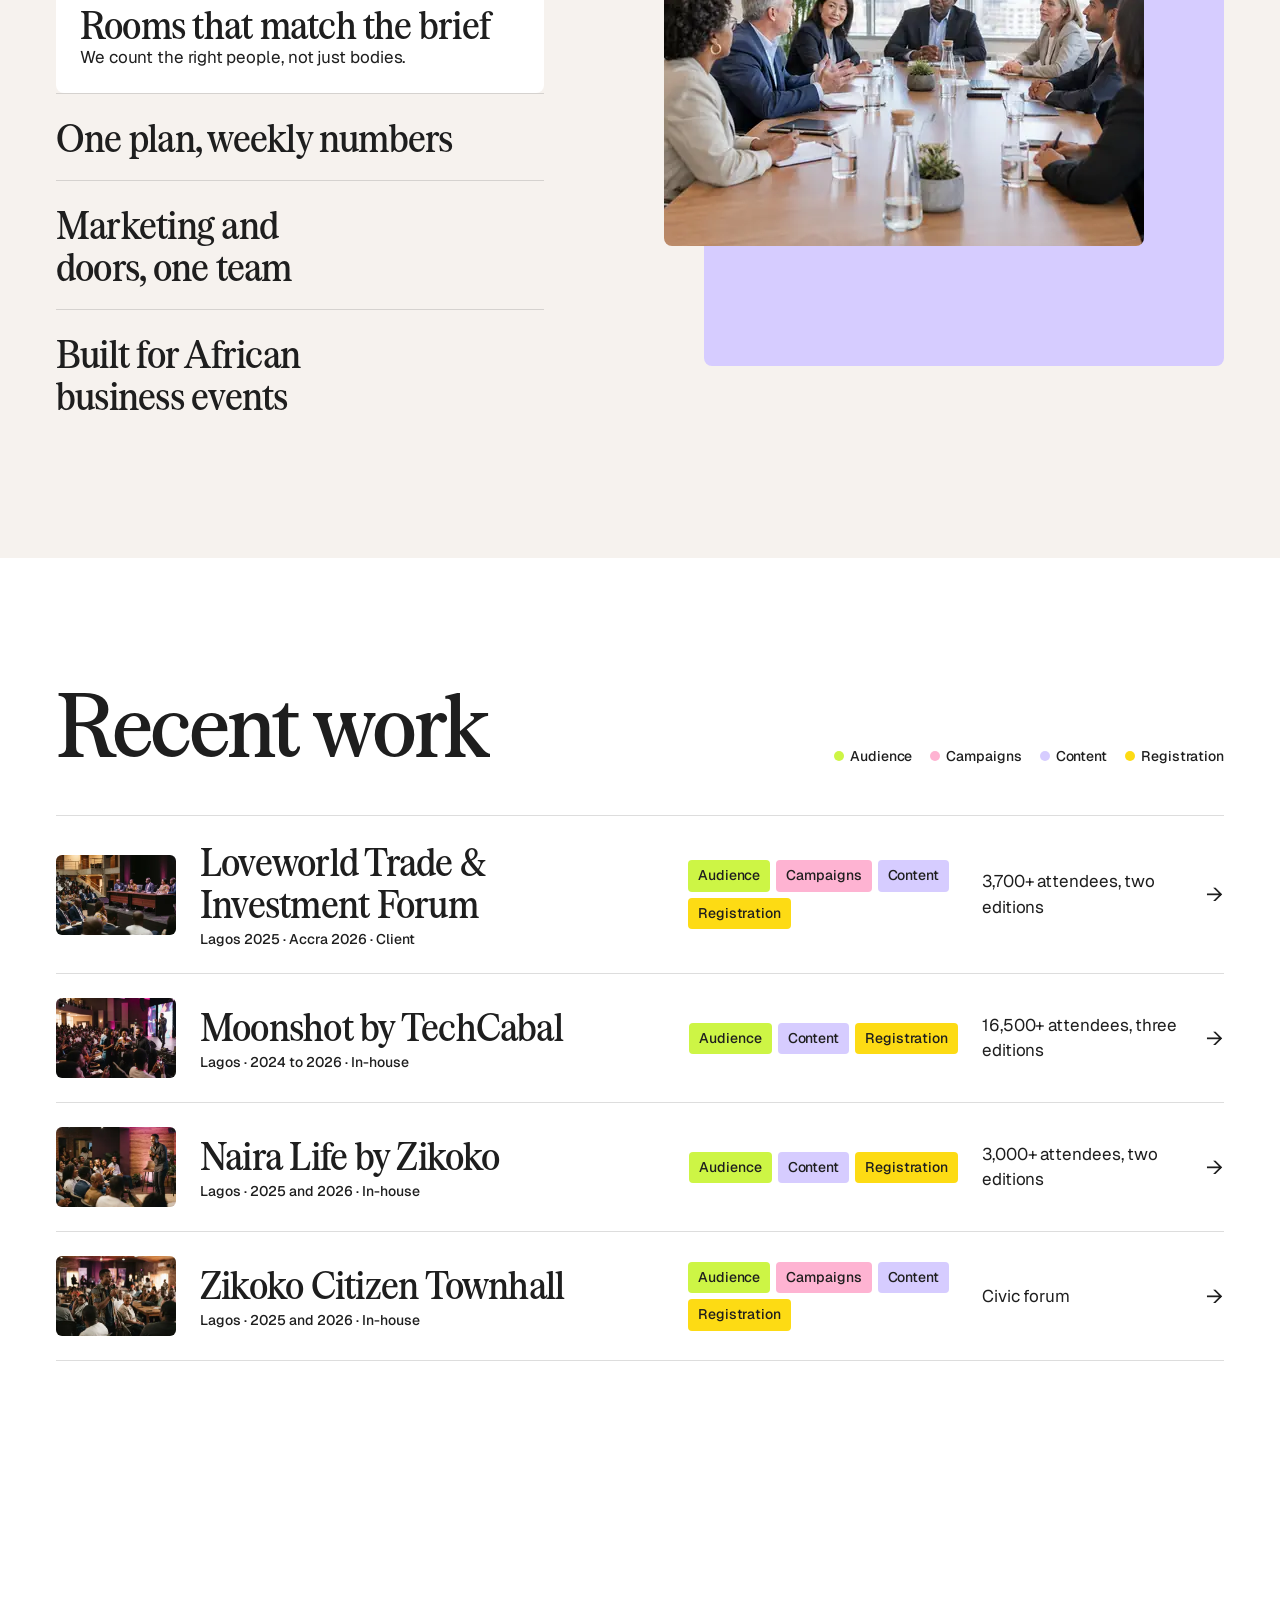
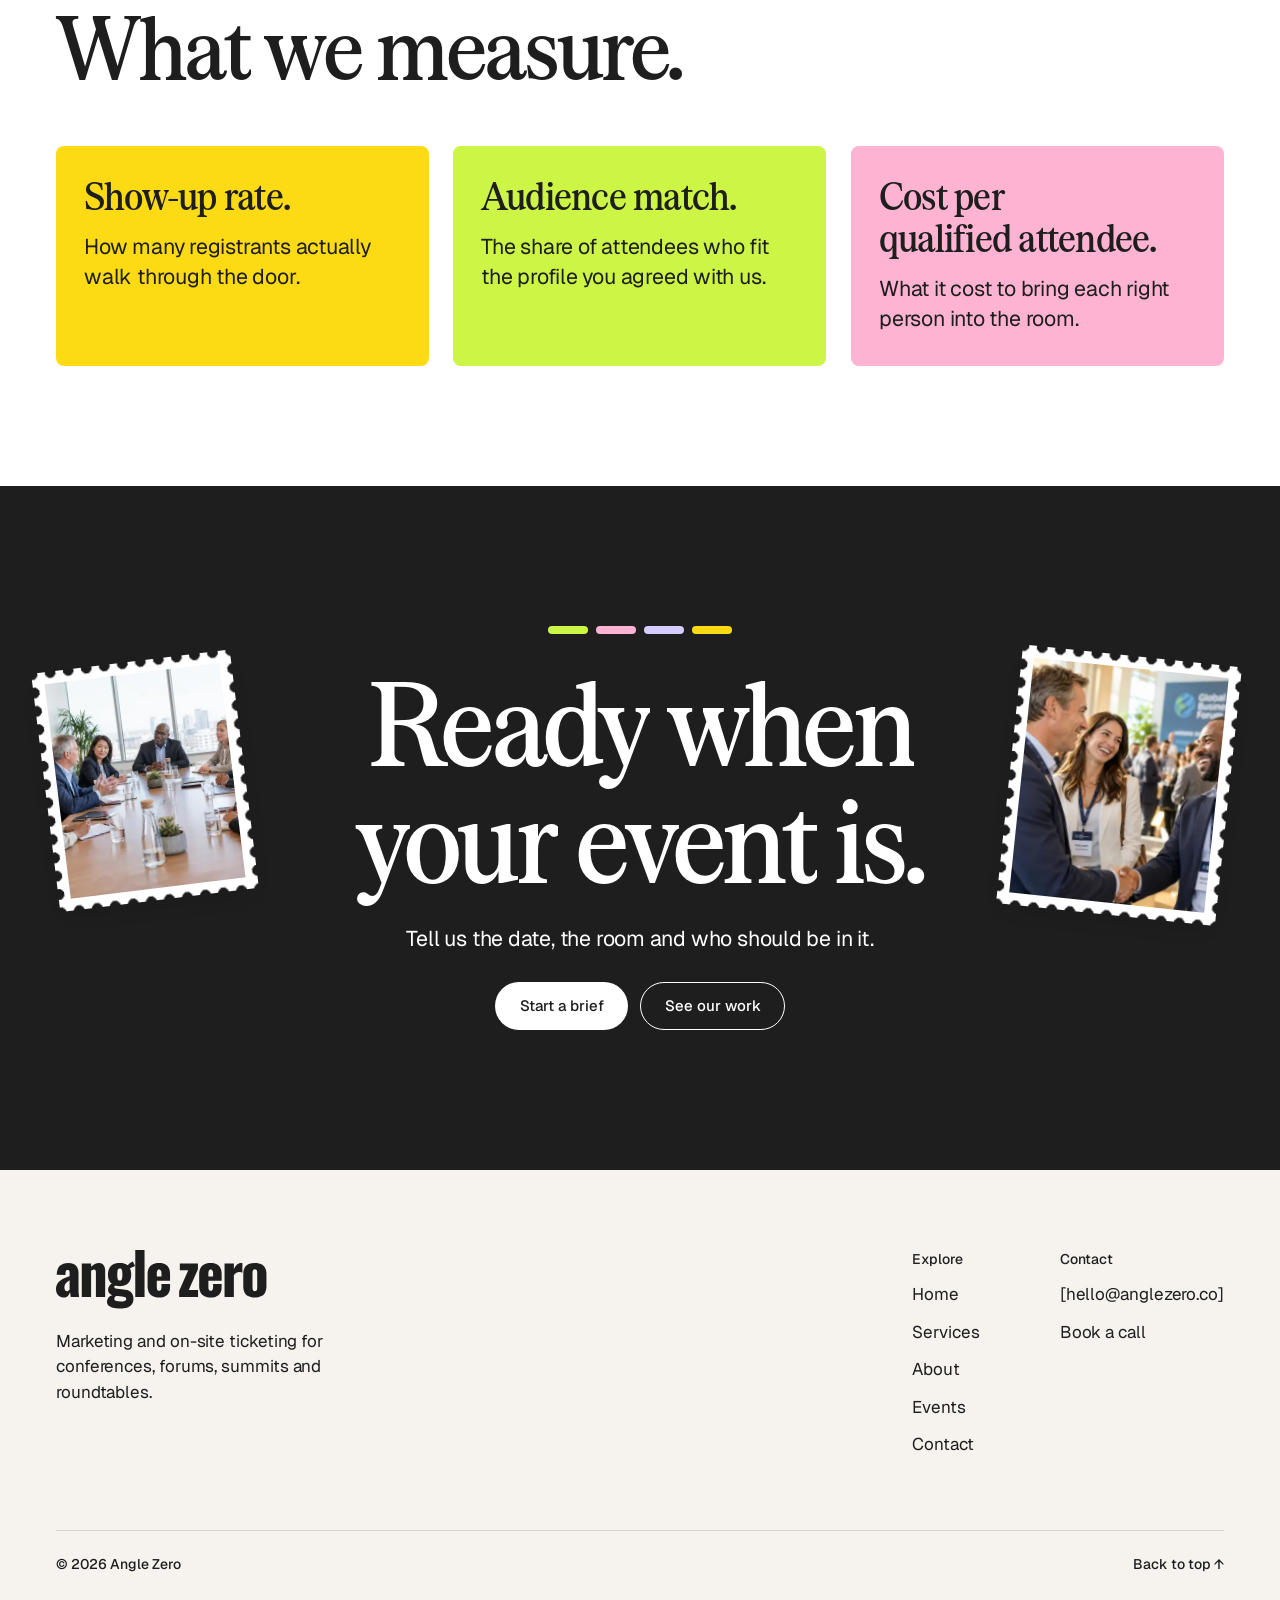
==== commit 5dca051f: "Trim attribution, add edition totals, say Africa not West Africa - Describe events plainly; drop per" ====
--- a/site/index.html
+++ b/site/index.html
@@ -4,10 +4,10 @@
   <meta charset="utf-8" />
   <meta name="viewport" content="width=device-width, initial-scale=1" />
   <title>Angle Zero · Marketing for business events</title>
-  <meta name="description" content="Angle Zero fills conferences, forums, summits and roundtables in West Africa with the right people and runs the doors on the day." />
+  <meta name="description" content="Angle Zero fills conferences, forums, summits and roundtables across Africa with the right people and runs the doors on the day." />
   <meta name="theme-color" content="#F6F2EE" />
   <meta property="og:title" content="Angle Zero · Marketing for business events" />
-  <meta property="og:description" content="Angle Zero fills conferences, forums, summits and roundtables in West Africa with the right people and runs the doors on the day." />
+  <meta property="og:description" content="Angle Zero fills conferences, forums, summits and roundtables across Africa with the right people and runs the doors on the day." />
   <meta property="og:image" content="assets/img/r/loveworld-1200.jpg" />
   <link rel="icon" href="assets/brand/mark.svg" type="image/svg+xml" />
   <link rel="preconnect" href="https://fonts.googleapis.com" />
@@ -59,16 +59,16 @@
             <line x1="132" y1="75" x2="332" y2="75" stroke="#1E1E1E" stroke-width="2"/><line x1="131" y1="87" x2="331" y2="87" stroke="#1E1E1E" stroke-width="2"/>
             <circle cx="75" cy="75" r="74" stroke="#1E1E1E" stroke-width="1.5" fill="#F6F2EE" fill-opacity="0"/>
             <circle cx="75" cy="75" r="57" stroke="#1E1E1E" stroke-width="1.5"/>
-            <text x="75" y="72" text-anchor="middle" fill="#1E1E1E">Accra</text><text x="75" y="92" text-anchor="middle" fill="#1E1E1E">2025</text>
+            <text x="75" y="72" text-anchor="middle" fill="#1E1E1E">Accra</text><text x="75" y="92" text-anchor="middle" fill="#1E1E1E">2026</text>
           </svg></div>
         <div class="hv-proof-a proof proof--cream" data-pop><p class="t-caption">Attendees, 2025</p><p class="proof__figure" data-count="1700" data-suffix="+">1,700+</p><p class="t-body">Loveworld Trade &amp; Investment Forum</p></div>
         <div class="hv-pill pill-lime" data-pop>Forum · 92% experience rating</div>
-        <div class="hv-proof-b proof" data-pop><p class="t-caption">Check-ins, 2026</p><p class="proof__figure" data-count="7000" data-suffix="+">7,000+</p><p class="t-body">Moonshot by TechCabal (Joshua, in-house)</p></div>
+        <div class="hv-proof-b proof" data-pop><p class="t-caption">Attendees, 2026</p><p class="proof__figure" data-count="7000" data-suffix="+">7,000+</p><p class="t-body">Moonshot by TechCabal</p></div>
       </div>
     </div>
 
     <section class="brands bg-white" aria-labelledby="brands-title">
-      <h2 class="t-heading" id="brands-title">Organisations Joshua has worked with</h2>
+      <h2 class="t-heading" id="brands-title">Brands and partners</h2>
       <ul>
         <li style="color:var(--ink)">Clients</li><li>Loveworld</li><li>Element 8</li><li>TuneUp Productions</li><li style="color:var(--ink)">In-house</li><li>TechCabal</li><li>Zikoko</li><li style="color:var(--ink)">Media partners</li><li>Pulse Ghana</li><li>Arise TV</li><li>Punch</li><li>BusinessDay</li>
       </ul>
@@ -77,12 +77,12 @@
     <section class="section bg-ink on-dark" aria-label="Joshua’s campaigns in numbers">
       <div class="wrap numbers">
         <div class="numbers__grid">
-          <div class="numbers__item"><p class="t-display-l" data-count="23000" data-suffix="+">23,000+</p><p>Confirmed <span class="nowrap">check-ins</span> across Joshua’s campaigns</p></div>
-          <div class="numbers__item"><p class="t-display-l" data-count="11" data-suffix="+">11+</p><p>Business events marketed since 2023</p></div>
-          <div class="numbers__item"><p class="t-display-l" data-count="4">4</p><p>Cities</p></div>
-          <div class="numbers__item"><p class="t-display-l" data-count="7000" data-suffix="+">7,000+</p><p>Check-ins across two days, Moonshot by TechCabal 2026 (in-house)</p></div>
-        </div>
-        <p class="t-body-s numbers__note">Figures are cumulative across campaigns Joshua led or delivered in a major capacity between 2023 and 2026, as an independent consultant and in in-house roles. They are not Angle Zero client results. Revenue figures are not published.</p>
+          <div class="numbers__item"><p class="t-display-l" data-count="23000" data-suffix="+">23,000+</p><p>Attendees</p></div>
+          <div class="numbers__item"><p class="t-display-l" data-count="13" data-suffix="+">13+</p><p>Business events since 2023</p></div>
+          <div class="numbers__item"><p class="t-display-l" data-count="4">4</p><p>African cities</p></div>
+          <div class="numbers__item"><p class="t-display-l" data-count="50" data-suffix="+">50+</p><p>Media partners</p></div>
+        </div>
+        <p class="t-body-s numbers__note">Cumulative across campaigns Joshua led or delivered between 2023 and 2026, as an independent consultant and in-house.</p>
       </div>
     </section>
 
@@ -125,7 +125,7 @@
     <section class="section bg-white" aria-labelledby="rooms-title">
       <div class="wrap">
         <div class="sec-head" style="margin-bottom:48px">
-          <h2 class="t-display-l" id="rooms-title">Joshua’s recent work</h2>
+          <h2 class="t-display-l" id="rooms-title">Recent work</h2>
           <ul class="legend" aria-label="Service colours">
             <li style="--dot:var(--lime)">Audience</li><li style="--dot:var(--pink)">Campaigns</li><li style="--dot:var(--lilac)">Content</li><li style="--dot:var(--sun)">Registration</li>
           </ul>
@@ -133,27 +133,27 @@
         <ul class="rooms">
           <li><a class="room" href="case-study-loveworld.html">
             <div class="room__photo"><picture><source type="image/webp" srcset="assets/img/r/loveworld-480.webp 480w, assets/img/r/loveworld-800.webp 800w, assets/img/r/loveworld-1200.webp 1200w, assets/img/r/loveworld-1800.webp 1800w" sizes="(max-width: 720px) 88px, 120px" /><img src="assets/img/r/loveworld-1200.jpg" alt="" width="120" height="80" loading="lazy" decoding="async" /></picture></div>
-            <div class="room__name"><h3 class="t-heading">Loveworld Trade &amp; Investment Forum</h3><p class="t-caption">Accra · 2025 and 2026 · Client</p><p class="t-body-s">Joshua led full marketing across two editions: strategy, registration, PR, email and the event website. 2025 edition, as published by the organiser: 1,700+ attendees, 92% experience rating.</p></div>
-            <ul class="tags room__tags" aria-label="Joshua’s role"><li class="tag tag--audience">Audience</li><li class="tag tag--campaigns">Campaigns</li><li class="tag tag--content">Content</li><li class="tag tag--registration">Registration</li></ul>
-            <p class="room__result">Client</p>
+            <div class="room__name"><h3 class="t-heading">Loveworld Trade &amp; Investment Forum</h3><p class="t-caption">Lagos 2025 · Accra 2026 · Client</p></div>
+            <ul class="tags room__tags" aria-label="Scope"><li class="tag tag--audience">Audience</li><li class="tag tag--campaigns">Campaigns</li><li class="tag tag--content">Content</li><li class="tag tag--registration">Registration</li></ul>
+            <p class="room__result">3,700+ attendees, two editions</p>
             <span class="room__arrow" aria-hidden="true">→</span>
           </a></li><li><a class="room" href="events.html#moonshot">
             <div class="room__photo"><picture><source type="image/webp" srcset="assets/img/r/moonshot-480.webp 480w, assets/img/r/moonshot-800.webp 800w, assets/img/r/moonshot-1200.webp 1200w, assets/img/r/moonshot-1800.webp 1800w" sizes="(max-width: 720px) 88px, 120px" /><img src="assets/img/r/moonshot-1200.jpg" alt="" width="120" height="80" loading="lazy" decoding="async" /></picture></div>
-            <div class="room__name"><h3 class="t-heading">Moonshot by TechCabal</h3><p class="t-caption">Lagos · 2024 to 2026 · In-house</p><p class="t-body-s">As part of TechCabal’s growth team, Joshua worked on registration, email, campaign strategy, and media and community partnerships. 2026: 7,000+ check-ins across two days.</p></div>
-            <ul class="tags room__tags" aria-label="Joshua’s role"><li class="tag tag--audience">Audience</li><li class="tag tag--content">Content</li><li class="tag tag--registration">Registration</li></ul>
-            <p class="room__result">In-house, TechCabal</p>
+            <div class="room__name"><h3 class="t-heading">Moonshot by TechCabal</h3><p class="t-caption">Lagos · 2024 to 2026 · In-house</p></div>
+            <ul class="tags room__tags" aria-label="Scope"><li class="tag tag--audience">Audience</li><li class="tag tag--content">Content</li><li class="tag tag--registration">Registration</li></ul>
+            <p class="room__result">16,500+ attendees, three editions</p>
             <span class="room__arrow" aria-hidden="true">→</span>
           </a></li><li><a class="room" href="events.html#naira-life">
             <div class="room__photo"><picture><source type="image/webp" srcset="assets/img/r/naira-life-480.webp 480w, assets/img/r/naira-life-800.webp 800w, assets/img/r/naira-life-1200.webp 1200w, assets/img/r/naira-life-1800.webp 1800w" sizes="(max-width: 720px) 88px, 120px" /><img src="assets/img/r/naira-life-1200.jpg" alt="" width="120" height="80" loading="lazy" decoding="async" /></picture></div>
-            <div class="room__name"><h3 class="t-heading">Naira Life by Zikoko</h3><p class="t-caption">Lagos · 2026 · In-house</p><p class="t-body-s">Joshua handled registration, email, and media and community partnerships.</p></div>
-            <ul class="tags room__tags" aria-label="Joshua’s role"><li class="tag tag--audience">Audience</li><li class="tag tag--content">Content</li><li class="tag tag--registration">Registration</li></ul>
-            <p class="room__result">In-house, Zikoko</p>
+            <div class="room__name"><h3 class="t-heading">Naira Life by Zikoko</h3><p class="t-caption">Lagos · 2025 and 2026 · In-house</p></div>
+            <ul class="tags room__tags" aria-label="Scope"><li class="tag tag--audience">Audience</li><li class="tag tag--content">Content</li><li class="tag tag--registration">Registration</li></ul>
+            <p class="room__result">3,000+ attendees, two editions</p>
             <span class="room__arrow" aria-hidden="true">→</span>
           </a></li><li><a class="room" href="events.html#townhall">
             <div class="room__photo"><picture><source type="image/webp" srcset="assets/img/r/townhall-480.webp 480w, assets/img/r/townhall-800.webp 800w, assets/img/r/townhall-1200.webp 1200w, assets/img/r/townhall-1800.webp 1800w" sizes="(max-width: 720px) 88px, 120px" /><img src="assets/img/r/townhall-1200.jpg" alt="" width="120" height="80" loading="lazy" decoding="async" /></picture></div>
-            <div class="room__name"><h3 class="t-heading">Zikoko Citizen Townhall</h3><p class="t-caption">Lagos · 2025 and 2026 · In-house</p><p class="t-body-s">A civic forum on young people’s role in democracy and governance, with about 200 guests in person and a virtual audience. Joshua worked on the 2025 edition and led marketing for 2026.</p></div>
-            <ul class="tags room__tags" aria-label="Joshua’s role"><li class="tag tag--audience">Audience</li><li class="tag tag--campaigns">Campaigns</li><li class="tag tag--content">Content</li><li class="tag tag--registration">Registration</li></ul>
-            <p class="room__result">In-house, Zikoko</p>
+            <div class="room__name"><h3 class="t-heading">Zikoko Citizen Townhall</h3><p class="t-caption">Lagos · 2025 and 2026 · In-house</p></div>
+            <ul class="tags room__tags" aria-label="Scope"><li class="tag tag--audience">Audience</li><li class="tag tag--campaigns">Campaigns</li><li class="tag tag--content">Content</li><li class="tag tag--registration">Registration</li></ul>
+            <p class="room__result">Civic forum</p>
             <span class="room__arrow" aria-hidden="true">→</span>
           </a></li>
         </ul>
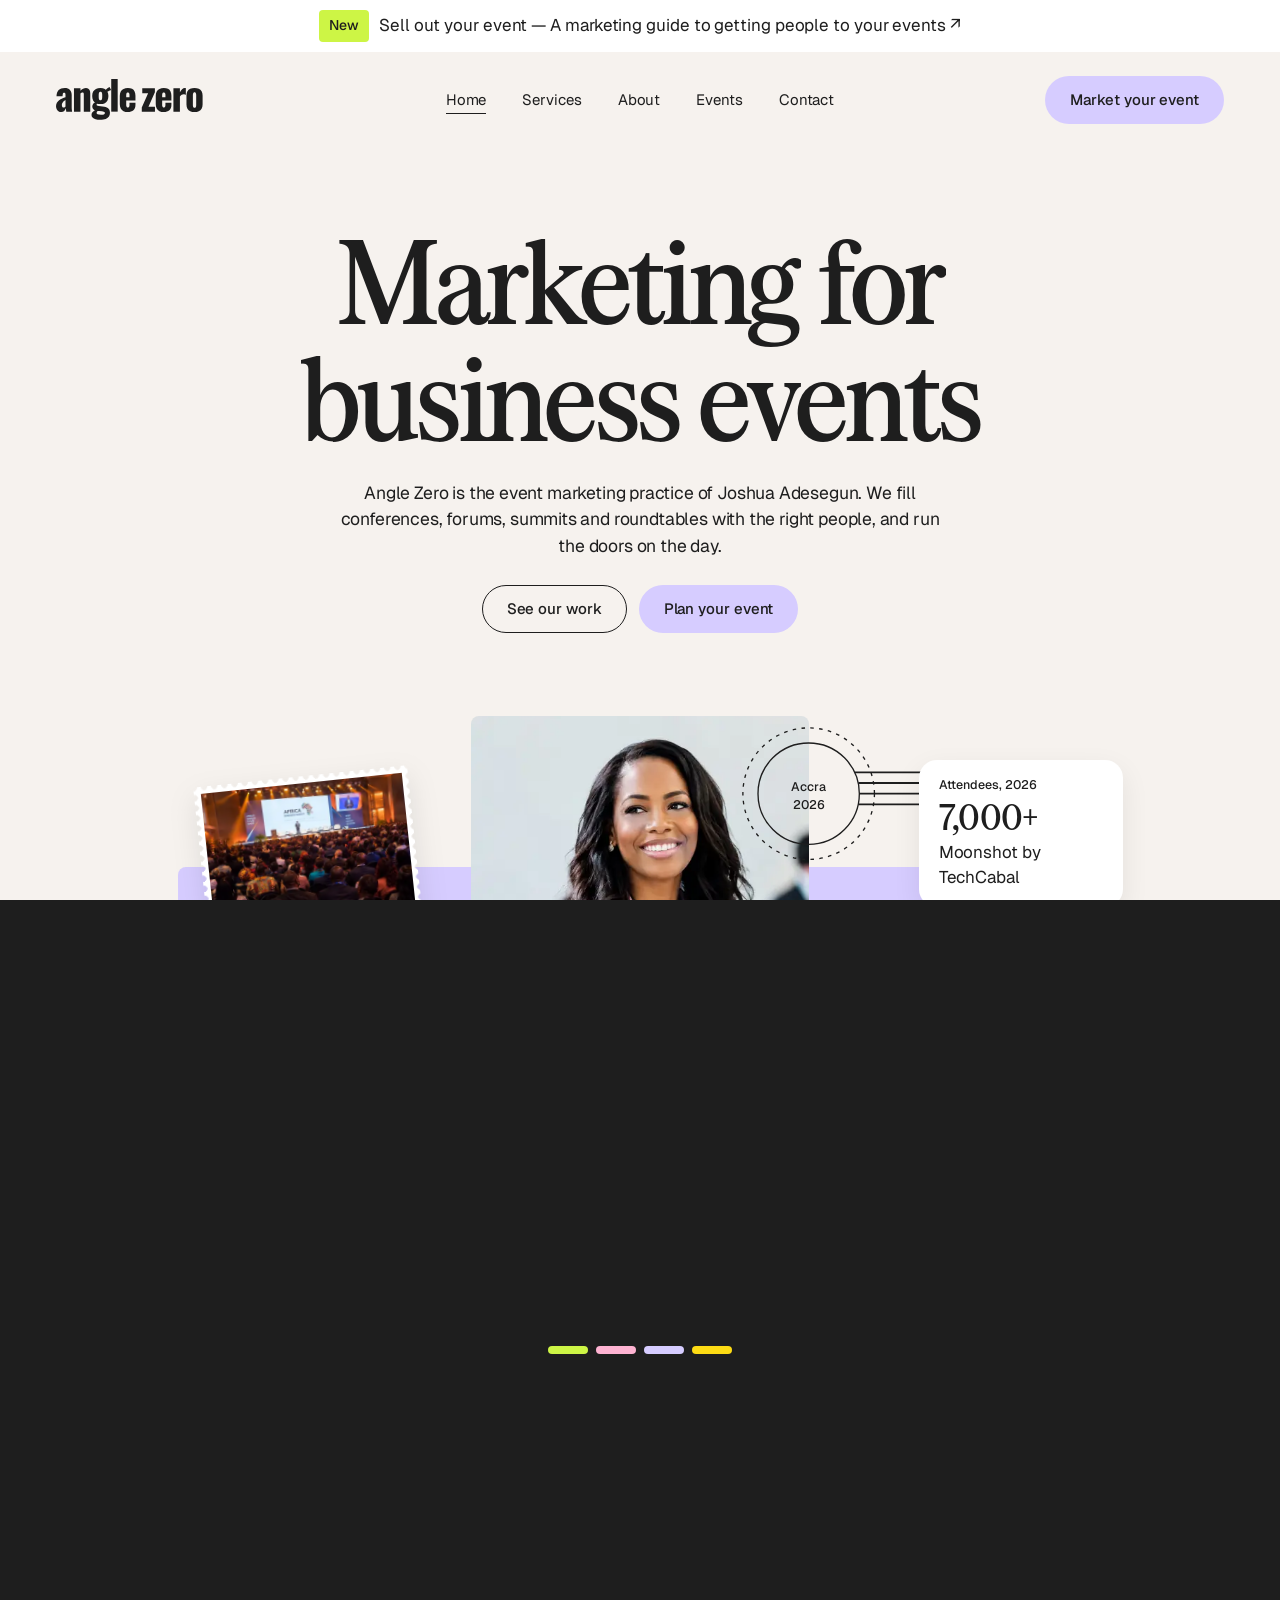
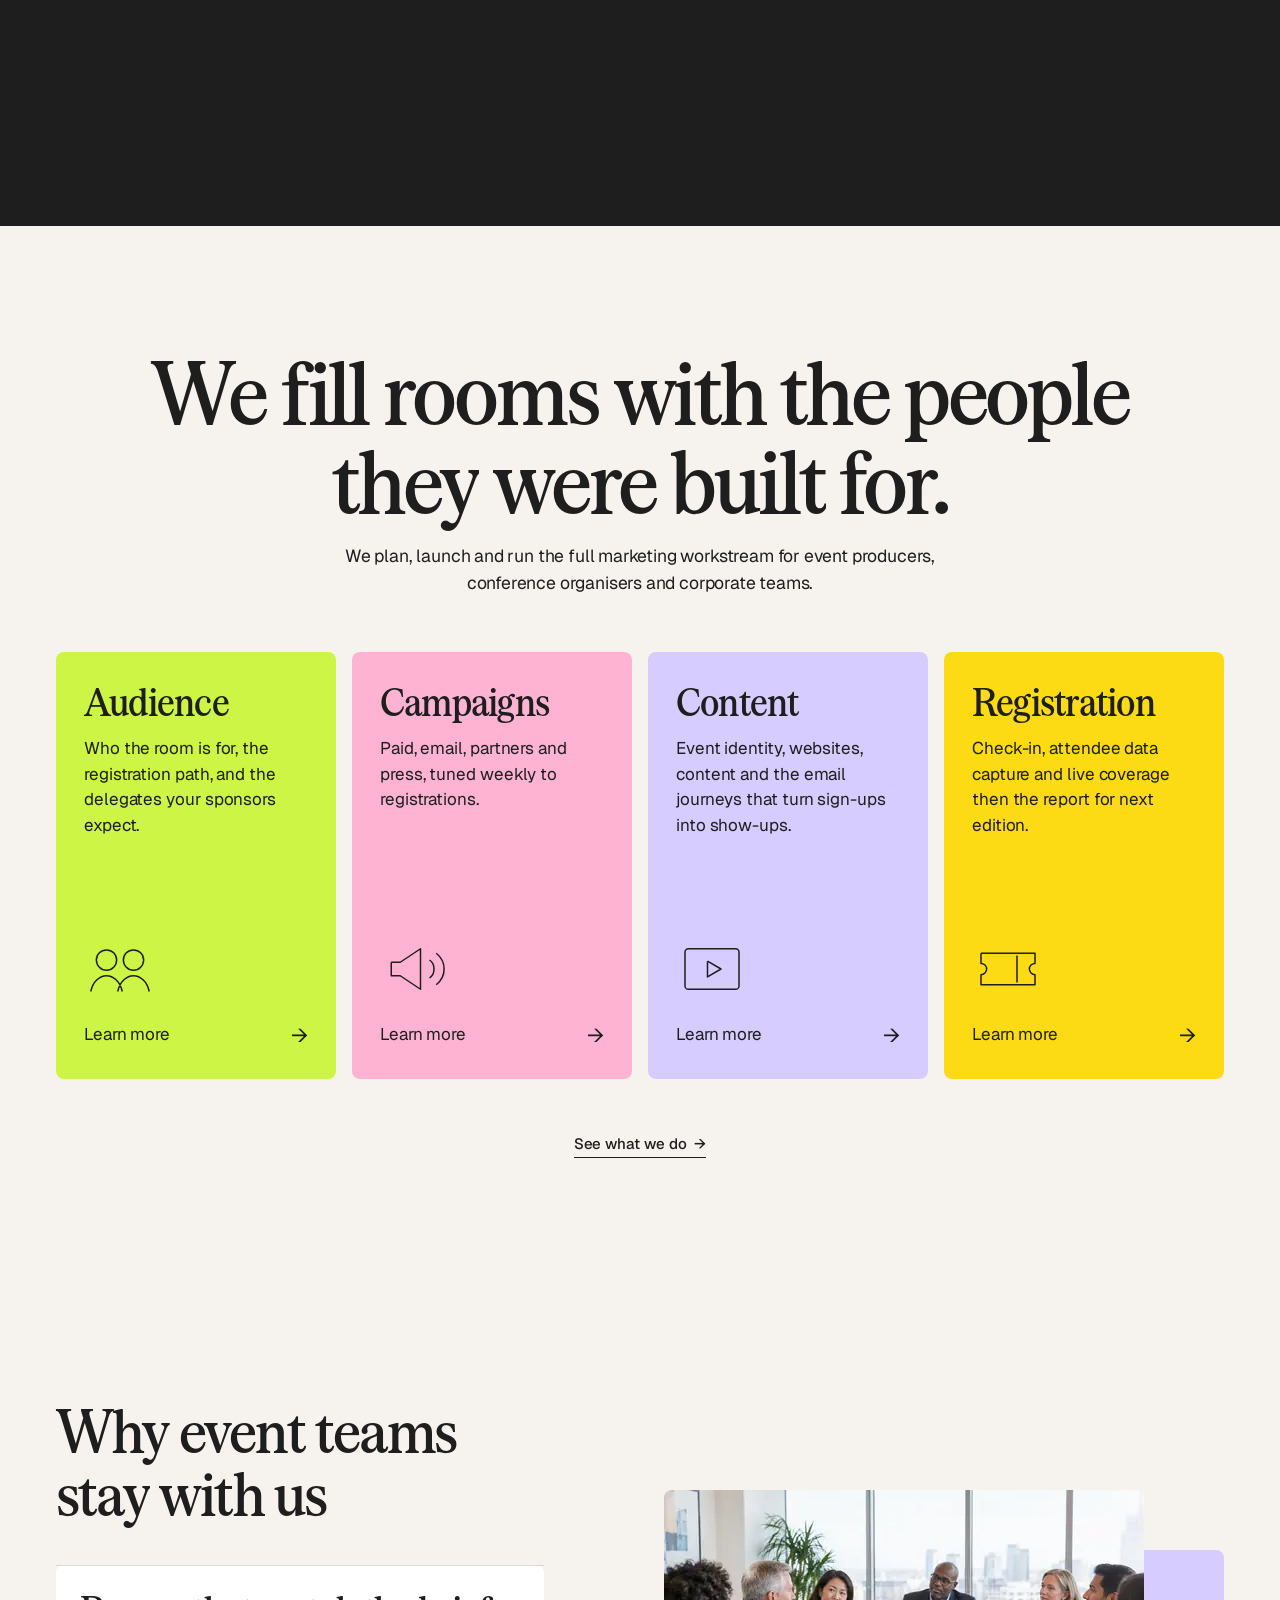
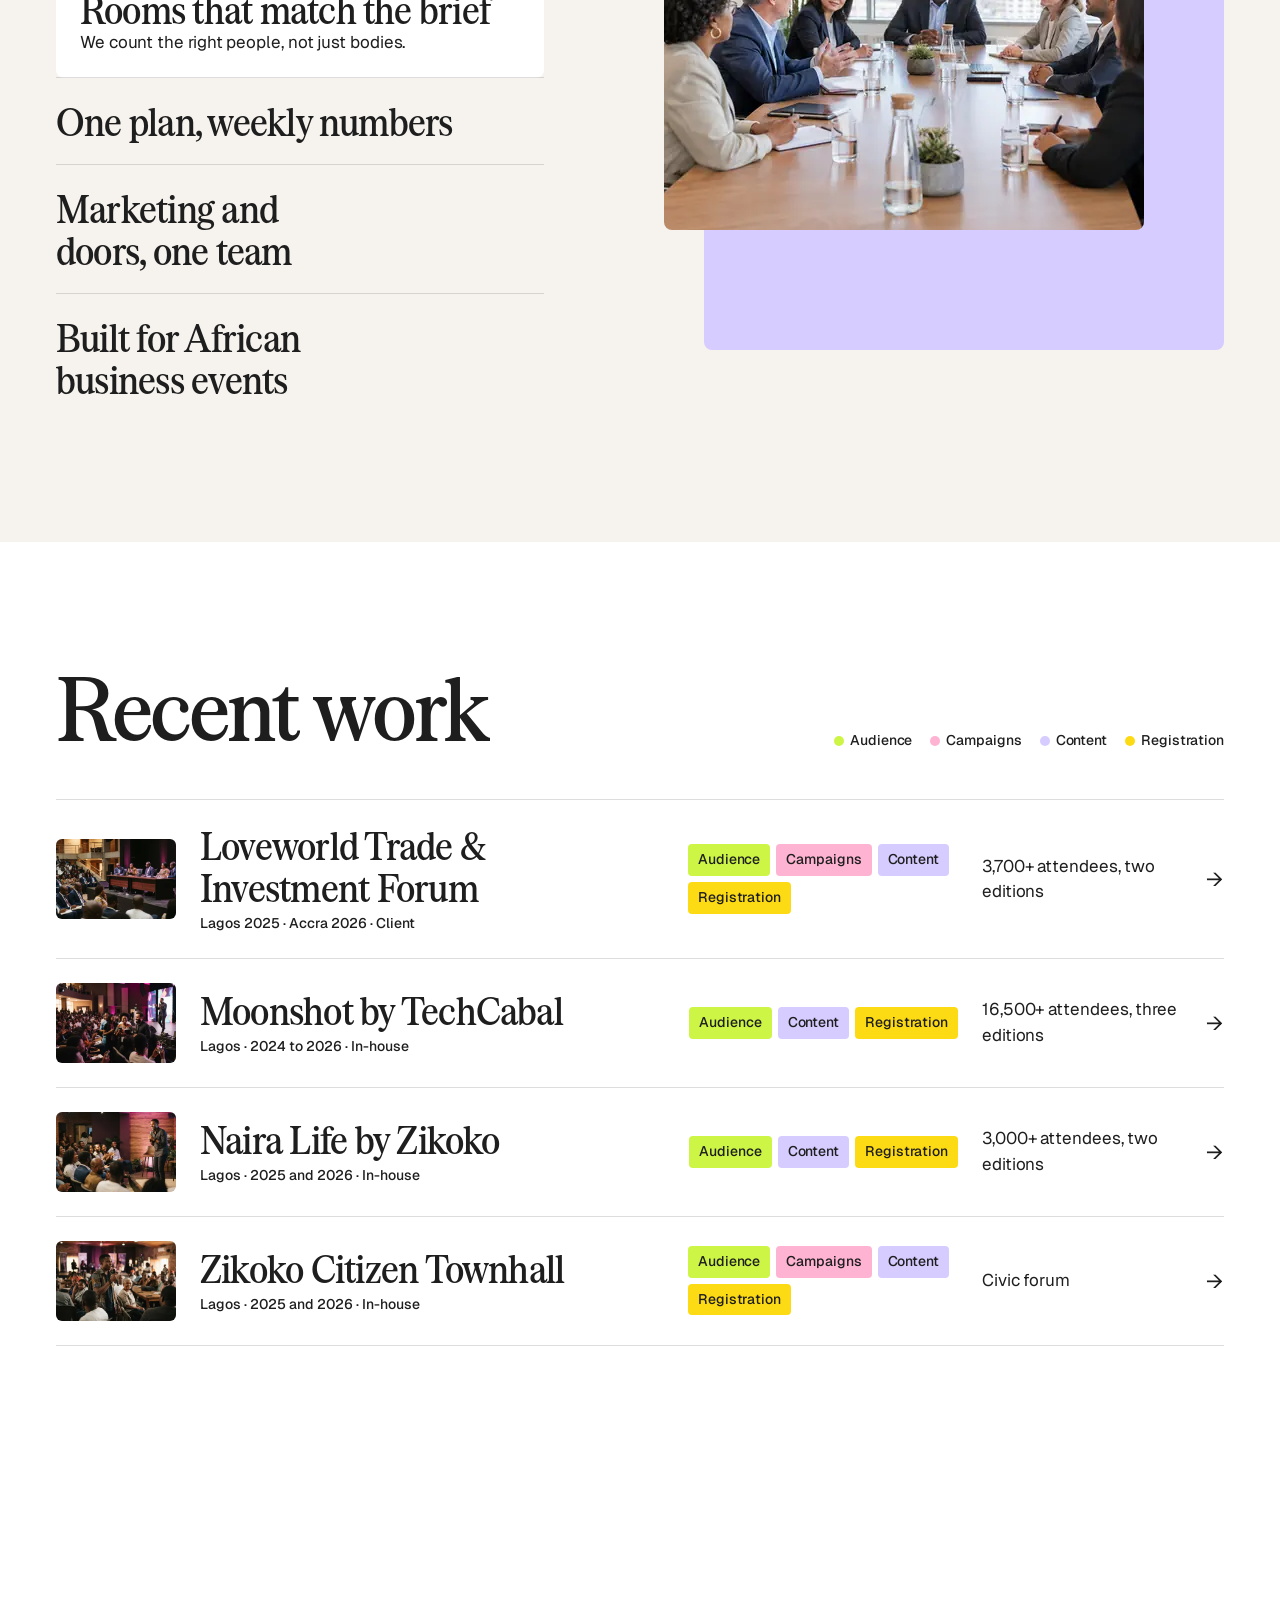
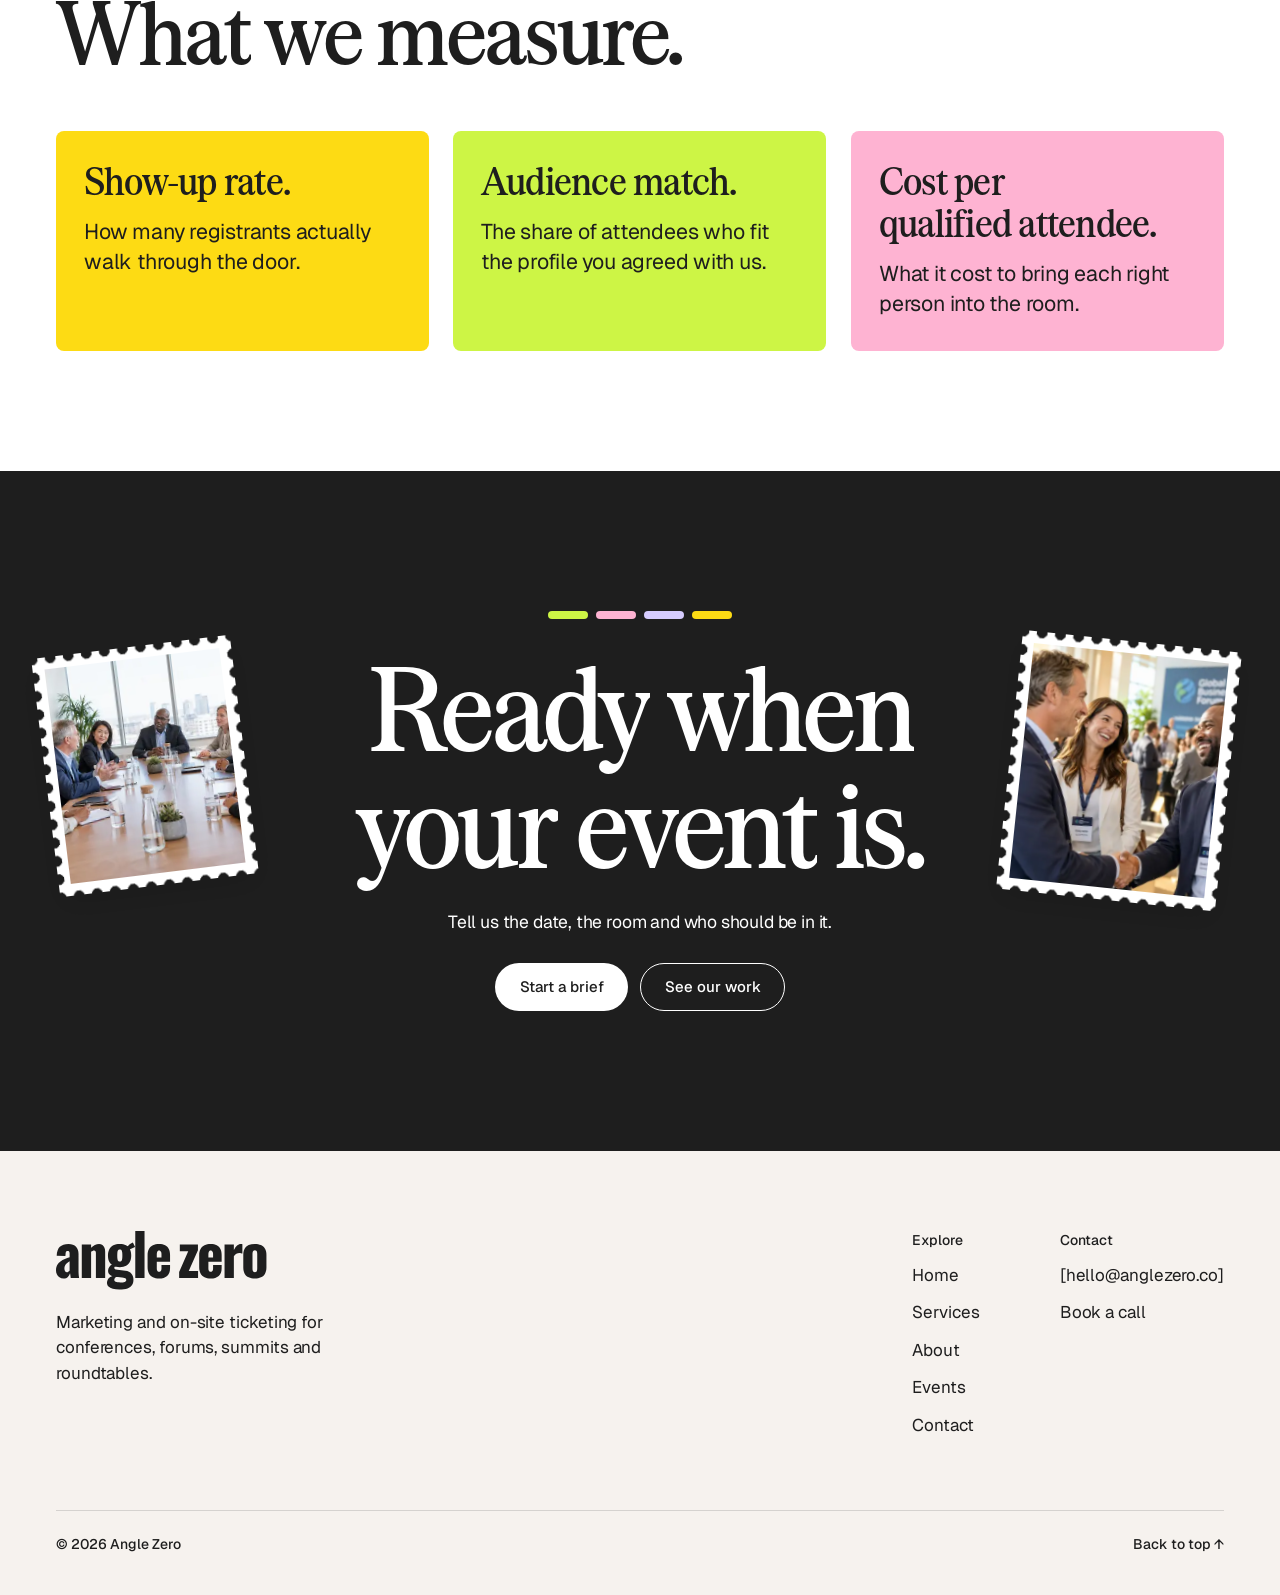
==== commit 0f9ee439: "Use one smaller lead size for intros under big headlines Add a .t-lead style (18px desktop, 16px pho" ====
--- a/site/index.html
+++ b/site/index.html
@@ -42,7 +42,7 @@
 
     <section class="home-hero wrap" aria-labelledby="hero-title">
       <h1 class="t-display-xl" id="hero-title">Marketing for<br class="br-d" /> business events</h1>
-      <p class="t-body-l">Angle Zero is the event marketing practice of Joshua Adesegun. We fill conferences, forums, summits and roundtables with the right people, and run the doors on the day.</p>
+      <p class="t-body-l t-lead">Angle Zero is the event marketing practice of Joshua Adesegun. We fill conferences, forums, summits and roundtables with the right people, and run the doors on the day.</p>
       <div class="btn-row btn-row--center">
         <a class="btn btn--secondary" href="events.html">See our work</a>
         <a class="btn btn--primary" href="contact.html">Plan your event</a>
@@ -90,7 +90,7 @@
       <div class="wrap">
         <div class="sec-head sec-head--center">
           <h2 class="t-display-l" id="what-title" style="max-width:1100px">We fill rooms with the people<br class="br-d" /> they were built for.</h2>
-          <p class="t-body-l measure">We plan, launch and run the full marketing workstream for event producers, conference organisers and corporate teams.</p>
+          <p class="t-body-l t-lead measure">We plan, launch and run the full marketing workstream for event producers, conference organisers and corporate teams.</p>
         </div>
         <ul class="tiles">
           <li><a class="tile bg-lime" href="services.html#core"><h3 class="t-heading">Audience</h3><p>Who the room is for, the registration path, and the delegates your sponsors expect.</p><svg viewBox="0 0 72 72" fill="none" stroke="#1E1E1E" stroke-width="1.5" aria-hidden="true"><path d="M22.5 37.125C28.0919 37.125 32.625 32.5919 32.625 27C32.625 21.4081 28.0919 16.875 22.5 16.875C16.9081 16.875 12.375 21.4081 12.375 27C12.375 32.5919 16.9081 37.125 22.5 37.125Z"/><path d="M49.5 37.125C55.0919 37.125 59.625 32.5919 59.625 27C59.625 21.4081 55.0919 16.875 49.5 16.875C43.9081 16.875 39.375 21.4081 39.375 27C39.375 32.5919 43.9081 37.125 49.5 37.125Z"/><path d="M6.75 58.5C9 48.375 15.75 42.75 22.5 42.75C29.25 42.75 36 48.375 38.25 58.5M33.75 58.5C36 48.375 42.75 42.75 49.5 42.75C56.25 42.75 63 48.375 65.25 58.5"/></svg><span class="tile__more">Learn more <span aria-hidden="true">→</span></span></a></li>
@@ -131,7 +131,7 @@
           </ul>
         </div>
         <ul class="rooms">
-          <li><a class="room" href="case-study-loveworld.html">
+          <li><a class="room" href="events.html#loveworld">
             <div class="room__photo"><picture><source type="image/webp" srcset="assets/img/r/loveworld-480.webp 480w, assets/img/r/loveworld-800.webp 800w, assets/img/r/loveworld-1200.webp 1200w, assets/img/r/loveworld-1800.webp 1800w" sizes="(max-width: 720px) 88px, 120px" /><img src="assets/img/r/loveworld-1200.jpg" alt="" width="120" height="80" loading="lazy" decoding="async" /></picture></div>
             <div class="room__name"><h3 class="t-heading">Loveworld Trade &amp; Investment Forum</h3><p class="t-caption">Lagos 2025 · Accra 2026 · Client</p></div>
             <ul class="tags room__tags" aria-label="Scope"><li class="tag tag--audience">Audience</li><li class="tag tag--campaigns">Campaigns</li><li class="tag tag--content">Content</li><li class="tag tag--registration">Registration</li></ul>
@@ -177,7 +177,7 @@
       <div class="wrap cta__inner">
         <div class="cta__bars" aria-hidden="true"><span class="bg-lime"></span><span class="bg-pink"></span><span class="bg-lilac"></span><span class="bg-sun"></span></div>
         <h2 class="t-display-xl" id="cta-title">Ready when<br class="br-d" /> your event is.</h2>
-        <p class="t-body-l">Tell us the date, the room and who should be in it.</p>
+        <p class="t-body-l t-lead">Tell us the date, the room and who should be in it.</p>
         <div class="btn-row btn-row--center">
           <a class="btn btn--light" href="contact.html">Start a brief</a>
           <a class="btn btn--secondary" href="events.html">See our work</a>
--- a/site/styles.css
+++ b/site/styles.css
@@ -124,6 +124,8 @@
 .t-display-m  { font-size: var(--display-m);  line-height: 1.05; letter-spacing: -0.03em; }
 .t-heading    { font-size: var(--heading);    line-height: 1.1; letter-spacing: -0.02em; }
 .t-body-l     { font-size: var(--body-l); line-height: 1.4; letter-spacing: -0.01em; }
+/* Intro line under a big headline: smaller than body-l so the headline leads */
+.t-lead       { font-size: clamp(16px, 15px + 0.2vw, 18px); line-height: 1.5; }
 .t-body       { font-size: var(--body); line-height: 1.5; letter-spacing: -0.005em; }
 .t-body-s     { font-size: var(--body-s); line-height: 1.5; letter-spacing: -0.003em; }
 .t-body-xs    { font-size: var(--body-xs); line-height: 1.45; letter-spacing: 0; }
@@ -326,7 +328,7 @@
 /* Home hero */
 .home-hero { padding-top: 72px; display: grid; justify-items: center; text-align: center; gap: 26px; }
 .home-hero h1 { max-width: 1100px; }
-.home-hero p { max-width: 642px; }
+.home-hero p { max-width: 600px; }
 @media (max-width: 720px) { .home-hero { padding-top: 48px; gap: 20px; } }
 
 /* Scaled compositions: children use calc(N * var(--u)) where N is a Figma px value */
@@ -337,7 +339,7 @@
 .comp__stage > * { position: absolute; }
 .comp .note, .comp .proof { font-size: max(11px, calc(17 * var(--u))); }
 
-.home-visual { --w: 1440; --h: 560; max-width: var(--max); margin-inline: auto; }
+.home-visual { --w: 1440; --h: 500; max-width: var(--max); margin-inline: auto; margin-top: 56px; }
 .hv-block { left: calc(200 * var(--u)); top: calc(200 * var(--u)); width: calc(1040 * var(--u)); height: calc(300 * var(--u)); background: var(--lilac); border-radius: var(--radius); }
 .hv-woman { left: calc(530 * var(--u)); top: calc(30 * var(--u)); width: calc(380 * var(--u)); height: calc(470 * var(--u)); }
 .hv-man { left: calc(1066 * var(--u)); top: calc(290 * var(--u)); width: calc(200 * var(--u)); height: calc(250 * var(--u)); rotate: 5deg; }
@@ -365,7 +367,7 @@
 @media (max-width: 720px) {
   /* Narrow screens: same layered layout as desktop (photo, block, stamp and
      both cards on the image); the cards just get smaller text. */
-  .home-visual { --w: 600; --h: 540; margin-top: 32px; }
+  .home-visual { --w: 600; --h: 520; margin-top: 32px; }
   .hv-block { left: calc(0 * var(--u)); top: calc(200 * var(--u)); width: calc(600 * var(--u)); height: calc(320 * var(--u)); }
   .hv-woman { left: calc(150 * var(--u)); top: calc(0 * var(--u)); width: calc(300 * var(--u)); height: calc(380 * var(--u)); }
   .hv-hall, .hv-postmark, .hv-pill { display: none; }
@@ -666,7 +668,6 @@
 /* Smallest phones (iPhone SE 1st gen and similar) */
 @media (max-width: 400px) {
   .crew { grid-template-columns: 1fr; }
-  .home-visual { --h: 560; }
   .why-visual { --h: 740; }
   .svc-visual { --h: 620; }
   .about-visual { --h: 600; }
